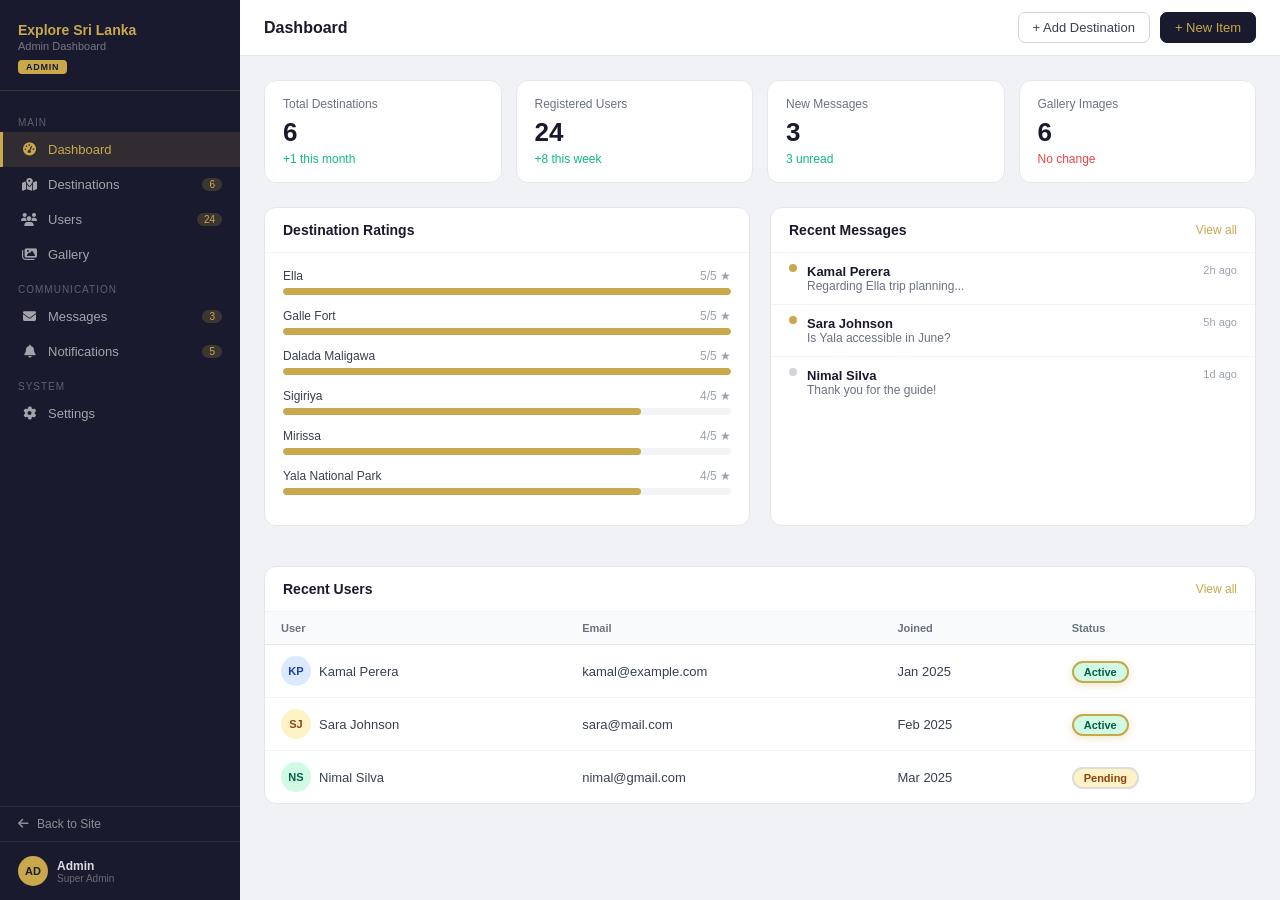
==== pages/admin.html @ 0a92c25a "Initial clean commit" ====
<!DOCTYPE html>
<html lang="en">

<head>
    <title>Admin Dashboard - Explore Sri Lanka</title>
    <link rel="stylesheet" href="../style.css">
    <link rel="stylesheet" href="https://cdnjs.cloudflare.com/ajax/libs/font-awesome/6.5.0/css/all.min.css">
    <link href="https://fonts.googleapis.com/css2?family=Great+Vibes&display=swap" rel="stylesheet">
    <meta name="viewport" content="width=device-width, initial-scale=1">
    <style>
        * {
            box-sizing: border-box;
        }

        body {
            margin: 0;
            font-family: 'Segoe UI', sans-serif;
            background: #f0f2f5;
        }

        /* ── Admin Layout ── */
        .admin-wrapper {
            display: flex;
            min-height: 100vh;
        }

        /* ── Sidebar ── */
        .admin-sidebar {
            width: 240px;
            background: #1a1a2e;
            display: flex;
            flex-direction: column;
            position: fixed;
            top: 0;
            left: 0;
            height: 100vh;
            z-index: 1000;
        }

        .sidebar-logo {
            padding: 22px 18px 16px;
            border-bottom: 1px solid rgba(201, 168, 76, 0.2);
        }

        .sidebar-logo .title {
            font-size: 14px;
            font-weight: 600;
            color: #c9a84c;
        }

        .sidebar-logo .sub {
            font-size: 11px;
            color: rgba(255, 255, 255, 0.4);
            margin-top: 2px;
        }

        .sidebar-badge {
            display: inline-block;
            margin-top: 8px;
            background: #c9a84c;
            color: #1a1a2e;
            font-size: 9px;
            font-weight: 700;
            letter-spacing: 0.08em;
            padding: 2px 8px;
            border-radius: 4px;
        }

        .sidebar-nav {
            flex: 1;
            padding: 14px 0;
            overflow-y: auto;
        }

        .nav-section-label {
            font-size: 10px;
            color: rgba(255, 255, 255, 0.3);
            letter-spacing: 0.1em;
            text-transform: uppercase;
            padding: 12px 18px 4px;
        }

        .admin-nav-item {
            display: flex;
            align-items: center;
            gap: 11px;
            padding: 10px 18px;
            cursor: pointer;
            font-size: 13px;
            color: rgba(255, 255, 255, 0.6);
            border-left: 3px solid transparent;
            transition: all 0.15s;
            text-decoration: none;
        }

        .admin-nav-item:hover {
            background: rgba(201, 168, 76, 0.08);
            color: rgba(255, 255, 255, 0.9);
        }

        .admin-nav-item.active {
            background: rgba(201, 168, 76, 0.12);
            color: #c9a84c;
            border-left-color: #c9a84c;
        }

        .admin-nav-item i {
            width: 16px;
            text-align: center;
        }

        .nav-badge {
            margin-left: auto;
            background: rgba(201, 168, 76, 0.2);
            color: #c9a84c;
            font-size: 10px;
            padding: 1px 7px;
            border-radius: 10px;
        }

        .sidebar-footer {
            padding: 14px 18px;
            border-top: 1px solid rgba(255, 255, 255, 0.07);
        }

        .admin-user {
            display: flex;
            align-items: center;
            gap: 9px;
        }

        .admin-avatar {
            width: 30px;
            height: 30px;
            border-radius: 50%;
            background: #c9a84c;
            color: #1a1a2e;
            display: flex;
            align-items: center;
            justify-content: center;
            font-size: 11px;
            font-weight: 700;
        }

        .admin-user-info .aname {
            font-size: 12px;
            color: rgba(255, 255, 255, 0.85);
            font-weight: 600;
        }

        .admin-user-info .arole {
            font-size: 10px;
            color: rgba(255, 255, 255, 0.35);
        }

        .btn-back-site {
            display: flex;
            align-items: center;
            gap: 8px;
            color: rgba(255, 255, 255, 0.5);
            font-size: 12px;
            cursor: pointer;
            padding: 10px 18px;
            transition: color 0.15s;
            text-decoration: none;
            border-top: 1px solid rgba(255, 255, 255, 0.07);
        }

        .btn-back-site:hover {
            color: #c9a84c;
        }

        /* ── Main Area ── */
        .admin-main {
            margin-left: 240px;
            flex: 1;
            display: flex;
            flex-direction: column;
            min-height: 100vh;
        }

        .admin-topbar {
            background: #fff;
            border-bottom: 1px solid #e5e7eb;
            padding: 0 24px;
            height: 56px;
            display: flex;
            align-items: center;
            justify-content: space-between;
            position: sticky;
            top: 0;
            z-index: 100;
        }

        .topbar-title {
            font-size: 16px;
            font-weight: 600;
            color: #1a1a2e;
        }

        .topbar-actions {
            display: flex;
            gap: 10px;
        }

        .btn-admin {
            padding: 7px 14px;
            font-size: 13px;
            border-radius: 7px;
            cursor: pointer;
            border: 1px solid #d1d5db;
            background: #fff;
            color: #374151;
            transition: background 0.15s;
        }

        .btn-admin:hover {
            background: #f9fafb;
        }

        .btn-admin.primary {
            background: #1a1a2e;
            color: #c9a84c;
            border-color: #1a1a2e;
        }

        .btn-admin.primary:hover {
            background: #2a2a4e;
        }

        /* ── Content ── */
        .admin-content {
            padding: 24px;
            flex: 1;
        }

        .admin-page {
            display: none;
        }

        .admin-page.active {
            display: block;
        }

        /* ── Stats ── */
        .stats-row {
            display: grid;
            grid-template-columns: repeat(4, 1fr);
            gap: 14px;
            margin-bottom: 24px;
        }

        .stat-card {
            background: #fff;
            border: 1px solid #e5e7eb;
            border-radius: 12px;
            padding: 16px 18px;
        }

        .stat-card .s-label {
            font-size: 12px;
            color: #6b7280;
            margin-bottom: 6px;
        }

        .stat-card .s-value {
            font-size: 26px;
            font-weight: 700;
            color: #1a1a2e;
        }

        .stat-card .s-delta {
            font-size: 12px;
            color: #10b981;
            margin-top: 4px;
        }

        .stat-card .s-delta.neg {
            color: #ef4444;
        }

        /* ── Panels ── */
        .panel {
            background: #fff;
            border: 1px solid #e5e7eb;
            border-radius: 12px;
            overflow: hidden;
            margin-bottom: 20px;
        }

        .panel-header {
            padding: 14px 18px;
            border-bottom: 1px solid #f3f4f6;
            display: flex;
            align-items: center;
            justify-content: space-between;
        }

        .panel-header h3 {
            font-size: 14px;
            font-weight: 600;
            color: #1a1a2e;
            margin: 0;
        }

        .panel-header a {
            font-size: 12px;
            color: #c9a84c;
            cursor: pointer;
            text-decoration: none;
        }

        /* ── Tables ── */
        .data-table {
            width: 100%;
            border-collapse: collapse;
            font-size: 13px;
        }

        .data-table th {
            padding: 10px 16px;
            text-align: left;
            font-size: 11px;
            font-weight: 600;
            color: #6b7280;
            background: #f9fafb;
            border-bottom: 1px solid #e5e7eb;
        }

        .data-table td {
            padding: 11px 16px;
            color: #374151;
            border-bottom: 1px solid #f3f4f6;
        }

        .data-table tr:last-child td {
            border-bottom: none;
        }

        .data-table tr:hover td {
            background: #fafafa;
        }

        /* ── Status pills ── */
        .pill {
            font-size: 11px;
            font-weight: 600;
            padding: 3px 10px;
            border-radius: 20px;
        }

        .pill.active {
            background: #d1fae5;
            color: #065f46;
        }

        .pill.pending {
            background: #fef3c7;
            color: #92400e;
        }

        .pill.inactive {
            background: #f3f4f6;
            color: #6b7280;
        }

        /* ── Icon Buttons ── */
        .icon-btn {
            width: 28px;
            height: 28px;
            border-radius: 6px;
            border: 1px solid #e5e7eb;
            background: #fff;
            cursor: pointer;
            display: inline-flex;
            align-items: center;
            justify-content: center;
            font-size: 13px;
            color: #6b7280;
            transition: all 0.15s;
        }

        .icon-btn:hover {
            background: #f3f4f6;
            color: #1a1a2e;
        }

        .icon-btn.del:hover {
            background: #fef2f2;
            border-color: #fca5a5;
            color: #ef4444;
        }

        /* ── Charts / Bars ── */
        .bar-wrap {
            padding: 16px 18px;
        }

        .bar-item {
            margin-bottom: 14px;
        }

        .bar-labels {
            display: flex;
            justify-content: space-between;
            margin-bottom: 5px;
        }

        .bar-labels span {
            font-size: 12px;
            color: #374151;
        }

        .bar-labels span:last-child {
            color: #9ca3af;
        }

        .bar-track {
            height: 7px;
            background: #f3f4f6;
            border-radius: 4px;
            overflow: hidden;
        }

        .bar-fill {
            height: 100%;
            background: #c9a84c;
            border-radius: 4px;
            transition: width 0.6s ease;
        }

        /* ── Gallery Grid ── */
        .gal-grid {
            display: grid;
            grid-template-columns: repeat(3, 1fr);
            gap: 14px;
            padding: 18px;
        }

        .gal-card {
            border: 1px solid #e5e7eb;
            border-radius: 10px;
            overflow: hidden;
            background: #fff;
        }

        .gal-thumb {
            height: 100px;
            background: linear-gradient(135deg, #1a1a2e, #0f3460);
            display: flex;
            align-items: center;
            justify-content: center;
            font-size: 32px;
        }

        .gal-info {
            padding: 10px 12px;
        }

        .gal-info .gname {
            font-size: 13px;
            font-weight: 600;
            color: #1a1a2e;
        }

        .gal-info .gmeta {
            font-size: 11px;
            color: #9ca3af;
            margin-top: 2px;
        }

        .gal-actions {
            margin-top: 8px;
            display: flex;
            gap: 6px;
        }

        /* ── Messages ── */
        .msg-item {
            padding: 14px 18px;
            border-bottom: 1px solid #f3f4f6;
        }

        .msg-item:last-child {
            border-bottom: none;
        }

        .msg-top {
            display: flex;
            align-items: center;
            gap: 10px;
            margin-bottom: 6px;
        }

        .msg-dot {
            width: 8px;
            height: 8px;
            border-radius: 50%;
            background: #c9a84c;
            flex-shrink: 0;
        }

        .msg-dot.read {
            background: #d1d5db;
        }

        .msg-from {
            font-size: 13px;
            font-weight: 600;
            color: #1a1a2e;
        }

        .msg-email {
            font-size: 11px;
            color: #9ca3af;
        }

        .msg-time {
            font-size: 11px;
            color: #9ca3af;
            margin-left: auto;
        }

        .msg-body {
            font-size: 13px;
            color: #6b7280;
            padding-left: 18px;
        }

        .msg-reply {
            padding-left: 18px;
            margin-top: 8px;
        }

        /* ── Notifications ── */
        .notif-item {
            padding: 13px 18px;
            border-bottom: 1px solid #f3f4f6;
            cursor: pointer;
            transition: background 0.1s;
        }

        .notif-item:last-child {
            border-bottom: none;
        }

        .notif-item:hover {
            background: #fafafa;
        }

        .notif-item.unread .notif-title::before {
            content: '';
            display: inline-block;
            width: 7px;
            height: 7px;
            border-radius: 50%;
            background: #c9a84c;
            margin-right: 7px;
            vertical-align: middle;
        }

        .notif-title {
            font-size: 13px;
            font-weight: 600;
            color: #1a1a2e;
        }

        .notif-desc {
            font-size: 12px;
            color: #6b7280;
            margin-top: 2px;
        }

        .notif-time {
            font-size: 11px;
            color: #9ca3af;
            margin-top: 4px;
        }

        /* ── Settings ── */
        .settings-panel {
            padding: 20px 24px;
        }

        .settings-group {
            margin-bottom: 24px;
        }

        .settings-group h4 {
            font-size: 13px;
            font-weight: 700;
            color: #1a1a2e;
            margin-bottom: 14px;
            padding-bottom: 8px;
            border-bottom: 1px solid #f3f4f6;
        }

        .setting-row {
            display: flex;
            align-items: center;
            justify-content: space-between;
            padding: 11px 0;
            border-bottom: 1px solid #f9fafb;
        }

        .setting-row:last-child {
            border-bottom: none;
        }

        .setting-label {
            font-size: 13px;
            color: #374151;
        }

        .setting-desc {
            font-size: 11px;
            color: #9ca3af;
            margin-top: 2px;
        }

        .toggle {
            width: 38px;
            height: 22px;
            border-radius: 11px;
            background: #d1d5db;
            position: relative;
            cursor: pointer;
            transition: background 0.2s;
            flex-shrink: 0;
        }

        .toggle.on {
            background: #c9a84c;
        }

        .toggle::after {
            content: '';
            position: absolute;
            top: 3px;
            left: 3px;
            width: 16px;
            height: 16px;
            border-radius: 50%;
            background: #fff;
            transition: transform 0.2s;
            box-shadow: 0 1px 3px rgba(0, 0, 0, 0.2);
        }

        .toggle.on::after {
            transform: translateX(16px);
        }

        .settings-input {
            padding: 7px 10px;
            font-size: 13px;
            border: 1px solid #d1d5db;
            border-radius: 7px;
            color: #374151;
            min-width: 200px;
        }

        .settings-input:focus {
            outline: 2px solid #c9a84c;
            border-color: transparent;
        }

        /* ── Section toolbar ── */
        .section-toolbar {
            display: flex;
            align-items: center;
            gap: 10px;
            margin-bottom: 16px;
        }

        .search-box {
            flex: 1;
            max-width: 240px;
            padding: 7px 12px;
            font-size: 13px;
            border: 1px solid #d1d5db;
            border-radius: 7px;
            color: #374151;
        }

        .search-box:focus {
            outline: 2px solid #c9a84c;
            border-color: transparent;
        }

        /* ── 2-col grid ── */
        .two-col {
            display: grid;
            grid-template-columns: 1fr 1fr;
            gap: 20px;
            margin-bottom: 20px;
        }

        /* ── Modal ── */
        .modal-backdrop {
            display: none;
            position: fixed;
            inset: 0;
            background: rgba(0, 0, 0, 0.45);
            z-index: 2000;
            align-items: center;
            justify-content: center;
        }

        .modal-backdrop.open {
            display: flex;
        }

        .modal-box {
            background: #fff;
            border-radius: 14px;
            width: 380px;
            overflow: hidden;
            box-shadow: 0 20px 60px rgba(0, 0, 0, 0.2);
        }

        .modal-head {
            padding: 16px 20px;
            border-bottom: 1px solid #f3f4f6;
            display: flex;
            justify-content: space-between;
            align-items: center;
        }

        .modal-head h4 {
            margin: 0;
            font-size: 15px;
            font-weight: 700;
            color: #1a1a2e;
        }

        .modal-close {
            background: none;
            border: none;
            font-size: 20px;
            cursor: pointer;
            color: #9ca3af;
        }

        .modal-close:hover {
            color: #374151;
        }

        .modal-body {
            padding: 20px;
        }

        .form-field {
            margin-bottom: 14px;
        }

        .form-field label {
            display: block;
            font-size: 12px;
            font-weight: 600;
            color: #6b7280;
            margin-bottom: 5px;
        }

        .form-field input,
        .form-field select,
        .form-field textarea {
            width: 100%;
            padding: 8px 12px;
            font-size: 13px;
            border: 1px solid #d1d5db;
            border-radius: 7px;
            color: #374151;
        }

        .form-field input:focus,
        .form-field select:focus,
        .form-field textarea:focus {
            outline: 2px solid #c9a84c;
            border-color: transparent;
        }

        .modal-foot {
            padding: 14px 20px;
            border-top: 1px solid #f3f4f6;
            display: flex;
            justify-content: flex-end;
            gap: 10px;
        }

        /* ── User Avatar ── */
        .user-avatar {
            width: 30px;
            height: 30px;
            border-radius: 50%;
            display: flex;
            align-items: center;
            justify-content: center;
            font-size: 11px;
            font-weight: 700;
            flex-shrink: 0;
        }

        .stars {
            color: #c9a84c;
            font-size: 11px;
        }

        /* ── Two-col summary panels ── */
        .msg-preview-row {
            display: flex;
            align-items: flex-start;
            gap: 10px;
            padding: 11px 18px;
            border-bottom: 1px solid #f3f4f6;
        }

        .msg-preview-row:last-child {
            border-bottom: none;
        }
    </style>
</head>

<body>

    <div class="admin-wrapper">

        <!-- ══════════ SIDEBAR ══════════ -->
        <aside class="admin-sidebar">
            <div class="sidebar-logo">
                <div class="title">Explore Sri Lanka</div>
                <div class="sub">Admin Dashboard</div>
                <span class="sidebar-badge">ADMIN</span>
            </div>

            <nav class="sidebar-nav">
                <div class="nav-section-label">Main</div>
                <a class="admin-nav-item active" onclick="switchAdminPage('dashboard', this)">
                    <i class="fa-solid fa-gauge-high"></i> Dashboard
                </a>
                <a class="admin-nav-item" onclick="switchAdminPage('destinations', this)">
                    <i class="fa-solid fa-map-location-dot"></i> Destinations
                    <span class="nav-badge">6</span>
                </a>
                <a class="admin-nav-item" onclick="switchAdminPage('users', this)">
                    <i class="fa-solid fa-users"></i> Users
                    <span class="nav-badge">24</span>
                </a>
                <a class="admin-nav-item" onclick="switchAdminPage('gallery', this)">
                    <i class="fa-solid fa-images"></i> Gallery
                </a>

                <div class="nav-section-label">Communication</div>
                <a class="admin-nav-item" onclick="switchAdminPage('messages', this)">
                    <i class="fa-solid fa-envelope"></i> Messages
                    <span class="nav-badge">3</span>
                </a>
                <a class="admin-nav-item" onclick="switchAdminPage('notifications', this)">
                    <i class="fa-solid fa-bell"></i> Notifications
                    <span class="nav-badge">5</span>
                </a>

                <div class="nav-section-label">System</div>
                <a class="admin-nav-item" onclick="switchAdminPage('settings', this)">
                    <i class="fa-solid fa-gear"></i> Settings
                </a>
            </nav>

            <a class="btn-back-site" href="../index.html">
                <i class="fa-solid fa-arrow-left"></i> Back to Site
            </a>

            <div class="sidebar-footer">
                <div class="admin-user">
                    <div class="admin-avatar">AD</div>
                    <div class="admin-user-info">
                        <div class="aname">Admin</div>
                        <div class="arole">Super Admin</div>
                    </div>
                </div>
            </div>
        </aside>

        <!-- ══════════ MAIN ══════════ -->
        <div class="admin-main">

            <!-- Top Bar -->
            <div class="admin-topbar">
                <span class="topbar-title" id="admin-page-title">Dashboard</span>
                <div class="topbar-actions">
                    <button class="btn-admin"
                        onclick="switchAdminPage('destinations', document.querySelectorAll('.admin-nav-item')[1])">+ Add
                        Destination</button>
                    <button class="btn-admin primary" onclick="openAdminModal()">+ New Item</button>
                </div>
            </div>

            <div class="admin-content">

                <!-- ── DASHBOARD ── -->
                <div id="ap-dashboard" class="admin-page active">
                    <div class="stats-row">
                        <div class="stat-card">
                            <div class="s-label">Total Destinations</div>
                            <div class="s-value">6</div>
                            <div class="s-delta">+1 this month</div>
                        </div>
                        <div class="stat-card">
                            <div class="s-label">Registered Users</div>
                            <div class="s-value">24</div>
                            <div class="s-delta">+8 this week</div>
                        </div>
                        <div class="stat-card">
                            <div class="s-label">New Messages</div>
                            <div class="s-value">3</div>
                            <div class="s-delta">3 unread</div>
                        </div>
                        <div class="stat-card">
                            <div class="s-label">Gallery Images</div>
                            <div class="s-value">6</div>
                            <div class="s-delta neg">No change</div>
                        </div>
                    </div>

                    <div class="two-col">
                        <div class="panel">
                            <div class="panel-header">
                                <h3>Destination Ratings</h3>
                            </div>
                            <div class="bar-wrap">
                                <div class="bar-item">
                                    <div class="bar-labels"><span>Ella</span><span>5/5 ★</span></div>
                                    <div class="bar-track">
                                        <div class="bar-fill" style="width:100%"></div>
                                    </div>
                                </div>
                                <div class="bar-item">
                                    <div class="bar-labels"><span>Galle Fort</span><span>5/5 ★</span></div>
                                    <div class="bar-track">
                                        <div class="bar-fill" style="width:100%"></div>
                                    </div>
                                </div>
                                <div class="bar-item">
                                    <div class="bar-labels"><span>Dalada Maligawa</span><span>5/5 ★</span></div>
                                    <div class="bar-track">
                                        <div class="bar-fill" style="width:100%"></div>
                                    </div>
                                </div>
                                <div class="bar-item">
                                    <div class="bar-labels"><span>Sigiriya</span><span>4/5 ★</span></div>
                                    <div class="bar-track">
                                        <div class="bar-fill" style="width:80%"></div>
                                    </div>
                                </div>
                                <div class="bar-item">
                                    <div class="bar-labels"><span>Mirissa</span><span>4/5 ★</span></div>
                                    <div class="bar-track">
                                        <div class="bar-fill" style="width:80%"></div>
                                    </div>
                                </div>
                                <div class="bar-item">
                                    <div class="bar-labels"><span>Yala National Park</span><span>4/5 ★</span></div>
                                    <div class="bar-track">
                                        <div class="bar-fill" style="width:80%"></div>
                                    </div>
                                </div>
                            </div>
                        </div>
                        <div class="panel">
                            <div class="panel-header">
                                <h3>Recent Messages</h3>
                                <a
                                    onclick="switchAdminPage('messages', document.querySelectorAll('.admin-nav-item')[4])">View
                                    all</a>
                            </div>
                            <div class="msg-preview-row">
                                <div class="msg-dot"></div>
                                <div>
                                    <div class="msg-from" style="font-size:13px;font-weight:600;color:#1a1a2e">Kamal
                                        Perera</div>
                                    <div style="font-size:12px;color:#6b7280">Regarding Ella trip planning...</div>
                                </div>
                                <div class="msg-time">2h ago</div>
                            </div>
                            <div class="msg-preview-row">
                                <div class="msg-dot"></div>
                                <div>
                                    <div class="msg-from" style="font-size:13px;font-weight:600;color:#1a1a2e">Sara
                                        Johnson</div>
                                    <div style="font-size:12px;color:#6b7280">Is Yala accessible in June?</div>
                                </div>
                                <div class="msg-time">5h ago</div>
                            </div>
                            <div class="msg-preview-row">
                                <div class="msg-dot read"></div>
                                <div>
                                    <div class="msg-from" style="font-size:13px;font-weight:600;color:#1a1a2e">Nimal
                                        Silva</div>
                                    <div style="font-size:12px;color:#6b7280">Thank you for the guide!</div>
                                </div>
                                <div class="msg-time">1d ago</div>
                            </div>
                        </div>
                    </div>

                    <div class="panel">
                        <div class="panel-header">
                            <h3>Recent Users</h3>
                            <a onclick="switchAdminPage('users', document.querySelectorAll('.admin-nav-item')[2])">View
                                all</a>
                        </div>
                        <table class="data-table">
                            <thead>
                                <tr>
                                    <th>User</th>
                                    <th>Email</th>
                                    <th>Joined</th>
                                    <th>Status</th>
                                </tr>
                            </thead>
                            <tbody>
                                <tr>
                                    <td>
                                        <div style="display:flex;align-items:center;gap:8px">
                                            <div class="user-avatar" style="background:#dbeafe;color:#1e40af">KP</div>
                                            Kamal Perera
                                        </div>
                                    </td>
                                    <td>kamal@example.com</td>
                                    <td>Jan 2025</td>
                                    <td><span class="pill active">Active</span></td>
                                </tr>
                                <tr>
                                    <td>
                                        <div style="display:flex;align-items:center;gap:8px">
                                            <div class="user-avatar" style="background:#fef3c7;color:#92400e">SJ</div>
                                            Sara Johnson
                                        </div>
                                    </td>
                                    <td>sara@mail.com</td>
                                    <td>Feb 2025</td>
                                    <td><span class="pill active">Active</span></td>
                                </tr>
                                <tr>
                                    <td>
                                        <div style="display:flex;align-items:center;gap:8px">
                                            <div class="user-avatar" style="background:#d1fae5;color:#065f46">NS</div>
                                            Nimal Silva
                                        </div>
                                    </td>
                                    <td>nimal@gmail.com</td>
                                    <td>Mar 2025</td>
                                    <td><span class="pill pending">Pending</span></td>
                                </tr>
                            </tbody>
                        </table>
                    </div>
                </div>

                <!-- ── DESTINATIONS ── -->
                <div id="ap-destinations" class="admin-page">
                    <div class="section-toolbar">
                        <input class="search-box" placeholder="Search destinations..."
                            oninput="filterTable(this, 'dest-table')">
                        <button class="btn-admin primary" onclick="openAdminModal()">+ Add Destination</button>
                    </div>
                    <div class="panel">
                        <table class="data-table" id="dest-table">
                            <thead>
                                <tr>
                                    <th>Destination</th>
                                    <th>Rating</th>
                                    <th>Status</th>
                                    <th>Reviews</th>
                                    <th>Actions</th>
                                </tr>
                            </thead>
                            <tbody>
                                <tr>
                                    <td><strong>Sigiriya</strong></td>
                                    <td><span class="stars">★★★★☆</span> 4/5</td>
                                    <td><span class="pill active">Active</span></td>
                                    <td>12</td>
                                    <td>
                                        <div style="display:flex;gap:6px"><button class="icon-btn" title="Edit"><i
                                                    class="fa-solid fa-pen"></i></button><button class="icon-btn del"
                                                title="Delete" onclick="confirmDelete(this)"><i
                                                    class="fa-solid fa-trash"></i></button></div>
                                    </td>
                                </tr>
                                <tr>
                                    <td><strong>Ella</strong></td>
                                    <td><span class="stars">★★★★★</span> 5/5</td>
                                    <td><span class="pill active">Active</span></td>
                                    <td>28</td>
                                    <td>
                                        <div style="display:flex;gap:6px"><button class="icon-btn"><i
                                                    class="fa-solid fa-pen"></i></button><button class="icon-btn del"
                                                onclick="confirmDelete(this)"><i class="fa-solid fa-trash"></i></button>
                                        </div>
                                    </td>
                                </tr>
                                <tr>
                                    <td><strong>Mirissa</strong></td>
                                    <td><span class="stars">★★★★☆</span> 4/5</td>
                                    <td><span class="pill active">Active</span></td>
                                    <td>19</td>
                                    <td>
                                        <div style="display:flex;gap:6px"><button class="icon-btn"><i
                                                    class="fa-solid fa-pen"></i></button><button class="icon-btn del"
                                                onclick="confirmDelete(this)"><i class="fa-solid fa-trash"></i></button>
                                        </div>
                                    </td>
                                </tr>
                                <tr>
                                    <td><strong>Sri Dalada Maligawa</strong></td>
                                    <td><span class="stars">★★★★★</span> 5/5</td>
                                    <td><span class="pill active">Active</span></td>
                                    <td>34</td>
                                    <td>
                                        <div style="display:flex;gap:6px"><button class="icon-btn"><i
                                                    class="fa-solid fa-pen"></i></button><button class="icon-btn del"
                                                onclick="confirmDelete(this)"><i class="fa-solid fa-trash"></i></button>
                                        </div>
                                    </td>
                                </tr>
                                <tr>
                                    <td><strong>Yala National Park</strong></td>
                                    <td><span class="stars">★★★★☆</span> 4/5</td>
                                    <td><span class="pill pending">Pending</span></td>
                                    <td>8</td>
                                    <td>
                                        <div style="display:flex;gap:6px"><button class="icon-btn"><i
                                                    class="fa-solid fa-pen"></i></button><button class="icon-btn del"
                                                onclick="confirmDelete(this)"><i class="fa-solid fa-trash"></i></button>
                                        </div>
                                    </td>
                                </tr>
                                <tr>
                                    <td><strong>Galle Fort</strong></td>
                                    <td><span class="stars">★★★★★</span> 5/5</td>
                                    <td><span class="pill active">Active</span></td>
                                    <td>22</td>
                                    <td>
                                        <div style="display:flex;gap:6px"><button class="icon-btn"><i
                                                    class="fa-solid fa-pen"></i></button><button class="icon-btn del"
                                                onclick="confirmDelete(this)"><i class="fa-solid fa-trash"></i></button>
                                        </div>
                                    </td>
                                </tr>
                            </tbody>
                        </table>
                    </div>
                </div>

                <!-- ── USERS ── -->
                <div id="ap-users" class="admin-page">
                    <div class="section-toolbar">
                        <input class="search-box" placeholder="Search users..."
                            oninput="filterTable(this, 'user-table')">
                        <button class="btn-admin primary" onclick="openAdminModal()">+ Add User</button>
                    </div>
                    <div class="panel">
                        <table class="data-table" id="user-table">
                            <thead>
                                <tr>
                                    <th>User</th>
                                    <th>Email</th>
                                    <th>Joined</th>
                                    <th>Status</th>
                                    <th>Actions</th>
                                </tr>
                            </thead>
                            <tbody>
                                <tr>
                                    <td>
                                        <div style="display:flex;align-items:center;gap:8px">
                                            <div class="user-avatar" style="background:#dbeafe;color:#1e40af">KP</div>
                                            Kamal Perera
                                        </div>
                                    </td>
                                    <td>kamal@example.com</td>
                                    <td>Jan 2025</td>
                                    <td><span class="pill active">Active</span></td>
                                    <td>
                                        <div style="display:flex;gap:6px"><button class="icon-btn"><i
                                                    class="fa-solid fa-pen"></i></button><button class="icon-btn del"
                                                onclick="confirmDelete(this)"><i class="fa-solid fa-trash"></i></button>
                                        </div>
                                    </td>
                                </tr>
                                <tr>
                                    <td>
                                        <div style="display:flex;align-items:center;gap:8px">
                                            <div class="user-avatar" style="background:#fef3c7;color:#92400e">SJ</div>
                                            Sara Johnson
                                        </div>
                                    </td>
                                    <td>sara@mail.com</td>
                                    <td>Feb 2025</td>
                                    <td><span class="pill active">Active</span></td>
                                    <td>
                                        <div style="display:flex;gap:6px"><button class="icon-btn"><i
                                                    class="fa-solid fa-pen"></i></button><button class="icon-btn del"
                                                onclick="confirmDelete(this)"><i class="fa-solid fa-trash"></i></button>
                                        </div>
                                    </td>
                                </tr>
                                <tr>
                                    <td>
                                        <div style="display:flex;align-items:center;gap:8px">
                                            <div class="user-avatar" style="background:#d1fae5;color:#065f46">NS</div>
                                            Nimal Silva
                                        </div>
                                    </td>
                                    <td>nimal@gmail.com</td>
                                    <td>Mar 2025</td>
                                    <td><span class="pill pending">Pending</span></td>
                                    <td>
                                        <div style="display:flex;gap:6px"><button class="icon-btn"><i
                                                    class="fa-solid fa-pen"></i></button><button class="icon-btn del"
                                                onclick="confirmDelete(this)"><i class="fa-solid fa-trash"></i></button>
                                        </div>
                                    </td>
                                </tr>
                                <tr>
                                    <td>
                                        <div style="display:flex;align-items:center;gap:8px">
                                            <div class="user-avatar" style="background:#fce7f3;color:#9d174d">AP</div>
                                            Amara Peris
                                        </div>
                                    </td>
                                    <td>amara@yahoo.com</td>
                                    <td>Mar 2025</td>
                                    <td><span class="pill inactive">Inactive</span></td>
                                    <td>
                                        <div style="display:flex;gap:6px"><button class="icon-btn"><i
                                                    class="fa-solid fa-pen"></i></button><button class="icon-btn del"
                                                onclick="confirmDelete(this)"><i class="fa-solid fa-trash"></i></button>
                                        </div>
                                    </td>
                                </tr>
                            </tbody>
                        </table>
                    </div>
                </div>

                <!-- ── GALLERY ── -->
                <div id="ap-gallery" class="admin-page">
                    <div class="section-toolbar">
                        <button class="btn-admin primary" onclick="openAdminModal()">+ Upload Image</button>
                    </div>
                    <div class="panel">
                        <div class="gal-grid">
                            <div class="gal-card">
                                <div class="gal-thumb">🏔</div>
                                <div class="gal-info">
                                    <div class="gname">Sigiriya Rock Fortress</div>
                                    <div class="gmeta">hero-sri-lanka.jpg</div>
                                    <div class="gal-actions"><button class="icon-btn"><i
                                                class="fa-solid fa-pen"></i></button><button class="icon-btn del"
                                            onclick="confirmDelete(this)"><i class="fa-solid fa-trash"></i></button>
                                    </div>
                                </div>
                            </div>
                            <div class="gal-card">
                                <div class="gal-thumb">🌉</div>
                                <div class="gal-info">
                                    <div class="gname">Nine Arch Bridge, Ella</div>
                                    <div class="gmeta">ella.jpg</div>
                                    <div class="gal-actions"><button class="icon-btn"><i
                                                class="fa-solid fa-pen"></i></button><button class="icon-btn del"
                                            onclick="confirmDelete(this)"><i class="fa-solid fa-trash"></i></button>
                                    </div>
                                </div>
                            </div>
                            <div class="gal-card">
                                <div class="gal-thumb">🏖</div>
                                <div class="gal-info">
                                    <div class="gname">Mirissa Beach</div>
                                    <div class="gmeta">mirs.jpg</div>
                                    <div class="gal-actions"><button class="icon-btn"><i
                                                class="fa-solid fa-pen"></i></button><button class="icon-btn del"
                                            onclick="confirmDelete(this)"><i class="fa-solid fa-trash"></i></button>
                                    </div>
                                </div>
                            </div>
                            <div class="gal-card">
                                <div class="gal-thumb">🏛</div>
                                <div class="gal-info">
                                    <div class="gname">Temple of the Tooth</div>
                                    <div class="gmeta">maligawa.jpg</div>
                                    <div class="gal-actions"><button class="icon-btn"><i
                                                class="fa-solid fa-pen"></i></button><button class="icon-btn del"
                                            onclick="confirmDelete(this)"><i class="fa-solid fa-trash"></i></button>
                                    </div>
                                </div>
                            </div>
                            <div class="gal-card">
                                <div class="gal-thumb">🐆</div>
                                <div class="gal-info">
                                    <div class="gname">Yala Wildlife</div>
                                    <div class="gmeta">hero-sri-lanka.jpg</div>
                                    <div class="gal-actions"><button class="icon-btn"><i
                                                class="fa-solid fa-pen"></i></button><button class="icon-btn del"
                                            onclick="confirmDelete(this)"><i class="fa-solid fa-trash"></i></button>
                                    </div>
                                </div>
                            </div>
                            <div class="gal-card">
                                <div class="gal-thumb">🍃</div>
                                <div class="gal-info">
                                    <div class="gname">Tea Plantations</div>
                                    <div class="gmeta">ella.jpg</div>
                                    <div class="gal-actions"><button class="icon-btn"><i
                                                class="fa-solid fa-pen"></i></button><button class="icon-btn del"
                                            onclick="confirmDelete(this)"><i class="fa-solid fa-trash"></i></button>
                                    </div>
                                </div>
                            </div>
                        </div>
                    </div>
                </div>

                <!-- ── MESSAGES ── -->
                <div id="ap-messages" class="admin-page">
                    <div class="panel">
                        <div class="panel-header">
                            <h3>Contact Form Messages</h3>
                        </div>
                        <div class="msg-item">
                            <div class="msg-top">
                                <div class="msg-dot"></div><span class="msg-from">Kamal Perera</span><span
                                    class="msg-email">kamal@example.com</span><span class="msg-time">2h ago</span><span
                                    class="pill pending" style="margin-left:auto">Unread</span>
                            </div>
                            <div class="msg-body">Regarding Ella trip planning — we are a group of 5 looking for
                                accommodation recommendations near the Nine Arch Bridge.</div>
                            <div class="msg-reply"><button class="btn-admin"
                                    style="font-size:12px;padding:5px 12px">Reply</button></div>
                        </div>
                        <div class="msg-item">
                            <div class="msg-top">
                                <div class="msg-dot"></div><span class="msg-from">Sara Johnson</span><span
                                    class="msg-email">sara@mail.com</span><span class="msg-time">5h ago</span><span
                                    class="pill pending" style="margin-left:auto">Unread</span>
                            </div>
                            <div class="msg-body">Is Yala National Park accessible in June? Are there any entry
                                restrictions during that period?</div>
                            <div class="msg-reply"><button class="btn-admin"
                                    style="font-size:12px;padding:5px 12px">Reply</button></div>
                        </div>
                        <div class="msg-item">
                            <div class="msg-top">
                                <div class="msg-dot read"></div><span class="msg-from">Nimal Silva</span><span
                                    class="msg-email">nimal@gmail.com</span><span class="msg-time">1d ago</span><span
                                    class="pill active" style="margin-left:auto">Read</span>
                            </div>
                            <div class="msg-body">Thank you for the comprehensive travel guide! It was very helpful for
                                our family trip planning.</div>
                            <div class="msg-reply"><button class="btn-admin"
                                    style="font-size:12px;padding:5px 12px">View Reply</button></div>
                        </div>
                    </div>
                </div>

                <!-- ── NOTIFICATIONS ── -->
                <div id="ap-notifications" class="admin-page">
                    <div class="panel">
                        <div class="panel-header">
                            <h3>Notifications</h3><a onclick="markAllRead()">Mark all read</a>
                        </div>
                        <div id="notif-container">
                            <div class="notif-item unread">
                                <div class="notif-title">New user registration</div>
                                <div class="notif-desc">Amara Peris registered a new account.</div>
                                <div class="notif-time">30 mins ago</div>
                            </div>
                            <div class="notif-item unread">
                                <div class="notif-title">New review on Ella</div>
                                <div class="notif-desc">A visitor left a 5-star review on Ella destination.</div>
                                <div class="notif-time">1h ago</div>
                            </div>
                            <div class="notif-item unread">
                                <div class="notif-title">Contact form submission</div>
                                <div class="notif-desc">New message from Sara Johnson.</div>
                                <div class="notif-time">5h ago</div>
                            </div>
                            <div class="notif-item">
                                <div class="notif-title">Destination updated</div>
                                <div class="notif-desc">Galle Fort listing was updated successfully.</div>
                                <div class="notif-time">1d ago</div>
                            </div>
                            <div class="notif-item">
                                <div class="notif-title">System backup complete</div>
                                <div class="notif-desc">Scheduled backup completed without errors.</div>
                                <div class="notif-time">2d ago</div>
                            </div>
                        </div>
                    </div>
                </div>

                <!-- ── SETTINGS ── -->
                <div id="ap-settings" class="admin-page">
                    <div class="panel">
                        <div class="settings-panel">
                            <div class="settings-group">
                                <h4>Site Configuration</h4>
                                <div class="setting-row">
                                    <div>
                                        <div class="setting-label">Site Name</div>
                                        <div class="setting-desc">Displayed in header and footer</div>
                                    </div><input class="settings-input" value="Explore Sri Lanka">
                                </div>
                                <div class="setting-row">
                                    <div>
                                        <div class="setting-label">Maintenance Mode</div>
                                        <div class="setting-desc">Hide site from public visitors</div>
                                    </div>
                                    <div class="toggle" onclick="this.classList.toggle('on')"></div>
                                </div>
                                <div class="setting-row">
                                    <div>
                                        <div class="setting-label">User Registration</div>
                                        <div class="setting-desc">Allow new user sign-ups</div>
                                    </div>
                                    <div class="toggle on" onclick="this.classList.toggle('on')"></div>
                                </div>
                            </div>
                            <div class="settings-group">
                                <h4>Features</h4>
                                <div class="setting-row">
                                    <div>
                                        <div class="setting-label">Reviews & Ratings</div>
                                        <div class="setting-desc">Allow visitors to post reviews on destinations</div>
                                    </div>
                                    <div class="toggle on" onclick="this.classList.toggle('on')"></div>
                                </div>
                                <div class="setting-row">
                                    <div>
                                        <div class="setting-label">Destination Search</div>
                                        <div class="setting-desc">Enable search feature on home page</div>
                                    </div>
                                    <div class="toggle on" onclick="this.classList.toggle('on')"></div>
                                </div>
                                <div class="setting-row">
                                    <div>
                                        <div class="setting-label">Contact Form</div>
                                        <div class="setting-desc">Show contact form on Contact page</div>
                                    </div>
                                    <div class="toggle on" onclick="this.classList.toggle('on')"></div>
                                </div>
                            </div>
                            <div class="settings-group">
                                <h4>Admin Account</h4>
                                <div class="setting-row">
                                    <div>
                                        <div class="setting-label">Admin Email</div>
                                    </div><input class="settings-input" value="admin@explorelk.com">
                                </div>
                                <div class="setting-row">
                                    <div>
                                        <div class="setting-label">Change Password</div>
                                    </div><button class="btn-admin">Update Password</button>
                                </div>
                            </div>
                            <button class="btn-admin primary" onclick="showToast('Settings saved successfully!')">Save
                                Settings</button>
                        </div>
                    </div>
                </div>

            </div><!-- /admin-content -->
        </div><!-- /admin-main -->
    </div><!-- /admin-wrapper -->

    <!-- ── MODAL ── -->
    <div class="modal-backdrop" id="admin-modal">
        <div class="modal-box">
            <div class="modal-head">
                <h4>Add New Item</h4>
                <button class="modal-close" onclick="closeAdminModal()">×</button>
            </div>
            <div class="modal-body">
                <div class="form-field"><label>Name</label><input placeholder="e.g. Trincomalee"></div>
                <div class="form-field"><label>Description</label><textarea rows="3"
                        placeholder="Short description of the destination..."></textarea></div>
                <div class="form-field"><label>Rating</label><select>
                        <option>5 - Excellent</option>
                        <option>4 - Good</option>
                        <option>3 - Average</option>
                    </select></div>
                <div class="form-field"><label>Status</label><select>
                        <option>Active</option>
                        <option>Pending</option>
                        <option>Inactive</option>
                    </select></div>
            </div>
            <div class="modal-foot">
                <button class="btn-admin" onclick="closeAdminModal()">Cancel</button>
                <button class="btn-admin primary" onclick="saveItem()">Save</button>
            </div>
        </div>
    </div>

    <!-- ── TOAST ── -->
    <div id="toast"
        style="display:none;position:fixed;bottom:24px;right:24px;background:#1a1a2e;color:#c9a84c;padding:12px 20px;border-radius:10px;font-size:13px;font-weight:600;z-index:9999;box-shadow:0 4px 20px rgba(0,0,0,0.2)">
    </div>

    <script>
        // ── Page switching (matches loadPage pattern from main site) ──
        const pageIds = ['dashboard', 'destinations', 'users', 'gallery', 'messages', 'notifications', 'settings'];
        const pageTitles = {
            dashboard: 'Dashboard', destinations: 'Destinations', users: 'User Management',
            gallery: 'Gallery', messages: 'Messages', notifications: 'Notifications', settings: 'Settings'
        };

        function switchAdminPage(name, el) {
            pageIds.forEach(id => {
                const el = document.getElementById('ap-' + id);
                if (el) el.classList.remove('active');
            });
            const target = document.getElementById('ap-' + name);
            if (target) target.classList.add('active');
            document.getElementById('admin-page-title').textContent = pageTitles[name] || name;
            document.querySelectorAll('.admin-nav-item').forEach(n => n.classList.remove('active'));
            if (el) el.classList.add('active');
        }

        // ── Modal ──
        function openAdminModal() { document.getElementById('admin-modal').classList.add('open'); }
        function closeAdminModal() { document.getElementById('admin-modal').classList.remove('open'); }
        function saveItem() {
            closeAdminModal();
            showToast('Item saved successfully!');
        }

        // ── Delete confirmation ──
        function confirmDelete(btn) {
            if (confirm('Are you sure you want to delete this item?')) {
                const row = btn.closest('tr') || btn.closest('.gal-card');
                if (row) { row.style.opacity = '0.4'; row.style.pointerEvents = 'none'; }
                showToast('Item deleted.');
            }
        }

        // ── Table search/filter ──
        function filterTable(input, tableId) {
            const q = input.value.toLowerCase();
            const rows = document.querySelectorAll('#' + tableId + ' tbody tr');
            rows.forEach(row => {
                row.style.display = row.textContent.toLowerCase().includes(q) ? '' : 'none';
            });
        }

        // ── Notifications ──
        function markAllRead() {
            document.querySelectorAll('.notif-item.unread').forEach(n => n.classList.remove('unread'));
            showToast('All notifications marked as read.');
        }

        // ── Toast ──
        function showToast(msg) {
            const t = document.getElementById('toast');
            t.textContent = msg;
            t.style.display = 'block';
            setTimeout(() => { t.style.display = 'none'; }, 3000);
        }

        // ── Guard: only admins can access this page ──
        // Uncomment below if you have a login system using localStorage:
        /*
        window.addEventListener('DOMContentLoaded', () => {
            const user = JSON.parse(localStorage.getItem('loggedInUser') || '{}');
            if (!user || user.role !== 'admin') {
                alert('Access denied. Admins only.');
                window.location.href = '../index.html';
            } else {
                document.querySelector('.aname').textContent = user.name || 'Admin';
            }
        });
        */
    </script>

</body>

</html>
---- style.css ----
/* ============================================================
   EXPLORE SRI LANKA — style.css
   SPA Layout: Fixed Navbar + Scrollable Content + Footer
   ============================================================ */

/* ── BASE ── */
* {
    box-sizing: border-box;
}

body {
    margin: 0;
    font-family: Arial, sans-serif;
    background: #f3f3f3;
}

a {
    text-decoration: none;
}

/* ============================================================
   NAVBAR  (fixed — never moves)
   ============================================================ */
.navbar {
    display: flex;
    align-items: center;
    padding: 15px 20px;
    position: fixed;
    top: 0;
    left: 0;
    width: 100%;
    z-index: 1000;
    background: rgba(0, 0, 0, 0.4);
    backdrop-filter: blur(12px);
    box-shadow: 0 5px 20px rgba(0, 0, 0, 0.3);
    transition: background 0.3s;
}

.navbar.scrolled {
    background: rgba(0, 0, 0, 0.85);
}

/* ── Logo ── */
.logo-container {
    flex-shrink: 0;
    display: flex;
    align-items: center;
    gap: 10px;
    font-size: 22px;
    font-weight: bold;
    color: white;
    cursor: pointer;
}

.logo-img {
    height: 45px;
}

.logo-container h2 {
    font-family: 'Great Vibes', cursive;
    font-size: 30px;
    color: white;
    font-weight: normal;
}

/* ── Menu ── */
.menu {
    flex: 1;
    display: flex;
    justify-content: center;
    flex-wrap: nowrap;
    gap: 40px;
    list-style: none;
    margin: 0;
    padding: 0;
    white-space: nowrap;
}

.menu a {
    color: white;
    text-decoration: none;
    font-weight: 500;
    font-size: 17px;
    position: relative;
    transition: color 0.3s;
}

.menu a::after {
    content: "";
    position: absolute;
    width: 0%;
    height: 2px;
    background: #f4a62a;
    left: 0;
    bottom: -5px;
    transition: width 0.3s;
}

.menu a:hover::after,
.menu a.active::after {
    width: 100%;
}

.menu a:hover,
.menu a.active {
    color: #f4a62a;
}

/* ============================================================
   MAIN CONTENT AREA
   ============================================================ */
#main-content {
    margin-top: 75px;
    /* ← navbar height offset */
    min-height: calc(100vh - 75px);
}

/* ── Page visibility ── */
.page {
    display: none;
    animation: fadeIn 0.4s ease;
}

.page.active {
    display: block;
}

@keyframes fadeIn {
    from {
        opacity: 0;
        transform: translateY(12px);
    }

    to {
        opacity: 1;
        transform: translateY(0);
    }
}

/* ============================================================
   PAGE HEADER BANNERS  (each page's top banner)
   ============================================================ */
.page-header-banner {
    padding: 80px 20px 50px;
    text-align: center;
    color: white;
    background-size: cover;
    background-position: center;
    position: relative;
}

.page-header-banner::before {
    content: "";
    position: absolute;
    inset: 0;
    background: rgba(0, 0, 0, 0.55);
}

.page-header-banner h1,
.page-header-banner p {
    position: relative;
    z-index: 1;
    margin: 0 0 10px;
}

.page-header-banner h1 {
    font-size: 52px;
    font-family: 'Great Vibes', cursive;
    font-weight: normal;
}

.page-header-banner p {
    font-size: 17px;
    opacity: 0.9;
    letter-spacing: 1px;
}

.destinations-banner {
    background-image: url("images/hero-sri-lanka.jpg");
}

.tips-banner {
    background-image: url("images/ella.jpg");
}

.gallery-banner {
    background-image: url("images/mirs.jpg");
}

.map-banner {
    background-image: url("images/maligawa.jpg");
}

.story-banner {
    background-image: url("images/hero-sri-lanka.jpg");
}

.contact-banner {
    background-image: url("images/ella.jpg");
}

/* ============================================================
   HERO SECTION  (home page)
   ============================================================ */
.hero {
    height: 100vh;
    position: relative;
    background-image:
        linear-gradient(rgba(0, 0, 0, 0.55), rgba(0, 0, 0, 0.55)),
        url("images/sigiriya.jpg");
    background-size: cover;
    background-position: center;
    display: flex;
    flex-direction: column;
    justify-content: center;
    align-items: center;
    text-align: center;
    color: white;
    padding: 0 20px;
    animation: slider 20s infinite;
}

.hero::before {
    content: "";
    position: absolute;
    width: 100%;
    height: 100%;
    background: black;
    opacity: 0;
    animation: fadeEffect 20s infinite;
    z-index: 1;
}

.hero * {
    position: relative;
    z-index: 2;
}

@keyframes slider {
    0% {
        background-image: linear-gradient(rgba(0, 0, 0, .55), rgba(0, 0, 0, .55)), url("images/hero-sri-lanka.jpg");
    }

    25% {
        background-image: linear-gradient(rgba(0, 0, 0, .55), rgba(0, 0, 0, .55)), url("images/aa.jpeg");
    }

    50% {
        background-image: linear-gradient(rgba(0, 0, 0, .55), rgba(0, 0, 0, .55)), url("images/bb.jpeg");
    }

    75% {
        background-image: linear-gradient(rgba(0, 0, 0, .55), rgba(0, 0, 0, .55)), url("images/el.jpeg");
    }

    100% {
        background-image: linear-gradient(rgba(0, 0, 0, .55), rgba(0, 0, 0, .55)), url("images/hero-sri-lanka.jpg");
    }
}

@keyframes fadeEffect {

    0%,
    100% {
        opacity: 0;
    }

    20% {
        opacity: 0.5;
    }

    25% {
        opacity: 0;
    }

    45% {
        opacity: 0.5;
    }

    50% {
        opacity: 0;
    }

    70% {
        opacity: 0.5;
    }

    75% {
        opacity: 0;
    }
}

.hero h3 {
    letter-spacing: 3px;
    font-size: 14px;
    color: #f4a62a;
    margin-bottom: 10px;
}

.hero-title {
    font-family: 'Great Vibes', cursive;
    font-size: 90px;
    letter-spacing: 3px;
    margin: 0;
}

.white {
    color: white;
}

.gold {
    background: linear-gradient(45deg, #ecaff4, #940249, #050263, #01951a, #cdf993);
    background-clip: text;
    -webkit-background-clip: text;
    -webkit-text-fill-color: transparent;
}

.hero p {
    font-size: 20px;
    max-width: 700px;
    line-height: 1.6;
    opacity: 0.9;
}

.buttons {
    display: flex;
    justify-content: center;
    gap: 20px;
    margin-top: 20px;
}

.buttons button {
    width: 200px;
    padding: 14px 0;
    border: 2px solid white;
    background: rgba(255, 255, 255, 0.05);
    color: white;
    border-radius: 30px;
    font-size: 16px;
    cursor: pointer;
    backdrop-filter: blur(10px);
    transition: 0.3s;
}

.buttons button:hover {
    background: rgba(255, 255, 255, 0.2);
    transform: scale(1.05);
    box-shadow: 0 10px 20px rgba(0, 0, 0, 0.3);
}

/* ============================================================
   SEARCH SECTION  (home page)
   ============================================================ */
.search-section {
    display: flex;
    justify-content: center;
    align-items: center;
    margin: 40px 0;
}

.search-section input {
    padding: 12px 15px;
    width: 280px;
    border-radius: 25px;
    border: 1px solid #ccc;
    outline: none;
    text-align: center;
}

.search-section button {
    padding: 12px 25px;
    border: none;
    background: #050263;
    color: white;
    border-radius: 25px;
    cursor: pointer;
    margin-left: 10px;
    transition: 0.3s;
}

.search-section button:hover {
    background: #f4a62a;
    color: black;
}

#php-results {
    max-width: 700px;
    margin: 0 auto 20px;
    padding: 15px 25px;
    border-radius: 12px;
    background: #f0f8ff;
    border-left: 5px solid #050263;
    display: none;
    font-size: 15px;
    color: #333;
}

#php-results h4 {
    margin: 0 0 8px;
    color: #050263;
}

/* ============================================================
   MAP & SRI LANKA INFO  (home page)
   ============================================================ */
.sri-lanka-info {
    display: flex;
    flex-direction: column;
    align-items: center;
    text-align: center;
    padding: 50px 20px;
    background: linear-gradient(to right, #f5f5f5, #e0f7f7);
    gap: 30px;
}

.sri-lanka-info h2 {
    font-size: 36px;
    color: #004d4d;
    font-weight: bold;
}

.sri-lanka-info p {
    font-size: 18px;
    max-width: 800px;
    line-height: 1.6;
    color: #333;
}

.map-container {
    width: 100%;
    max-width: 1000px;
    border-radius: 15px;
    overflow: hidden;
    box-shadow: 0 10px 25px rgba(0, 0, 0, 0.2);
}

/* ============================================================
   DESTINATION PREVIEW CARDS  (home page)
   ============================================================ */
.destinations {
    padding: 60px;
    text-align: center;
}

.destination-grid {
    display: grid;
    grid-template-columns: repeat(auto-fit, minmax(250px, 1fr));
    gap: 25px;
}

.card {
    background: #f5f5f5;
    border-radius: 10px;
    overflow: hidden;
    transition: 0.4s;
    cursor: pointer;
}

.card:hover {
    transform: translateY(-10px);
    box-shadow: 0 15px 30px rgba(0, 0, 0, 0.3);
}

.card img {
    width: 100%;
    height: 210px;
    object-fit: cover;
}

.card h3 {
    margin: 10px;
    color: #050263;
}

.card p {
    margin: 10px;
    font-size: 15px;
}

/* ============================================================
   WHY VISIT  (home page)
   ============================================================ */
.features {
    background: linear-gradient(to right, #f5f5f5, #e0f7f7);
    color: #050263;
    padding: 40px;
    margin: 7px 0;
    text-align: center;
}

.features h2 {
    color: #050263;
}

.feature-container {
    display: flex;
    justify-content: center;
    gap: 60px;
    margin-top: 30px;
}

.feature i {
    font-size: 40px;
    margin-bottom: 10px;
}

.feature h3 {
    color: #050263;
}

/* ============================================================
   DESTINATIONS PAGE  (full grid)
   ============================================================ */
.destination-container {
    display: grid;
    grid-template-columns: repeat(3, 1fr);
    gap: 25px;
    padding: 40px;
}

.place {
    background: white;
    border-radius: 10px;
    overflow: hidden;
    box-shadow: 0 4px 10px rgba(0, 0, 0, 0.2);
    padding-bottom: 15px;
    transition: 0.4s;
}

.place:hover {
    transform: translateY(-5px);
    box-shadow: 0 12px 25px rgba(0, 0, 0, 0.25);
}

.place img {
    width: 100%;
    height: 240px;
    object-fit: cover;
    transition: 0.5s;
}

.place:hover img {
    transform: scale(1.05);
}

.place h3 {
    text-align: center;
    color: #050263;
}

.place p {
    padding: 0 15px;
    font-size: 14px;
    text-align: center;
}

.map-btn {
    display: block;
    margin: 10px auto;
    padding: 8px 15px;
    background: #008f8f;
    color: white;
    border: none;
    border-radius: 5px;
    cursor: pointer;
    font-size: 14px;
}

.map-btn:hover {
    background: #e65c00;
}

.stars {
    text-align: center;
    margin: 10px 0;
}

.stars i {
    font-size: 20px;
    color: #ccc;
    cursor: pointer;
}

.stars i.active {
    color: gold;
}

.review-box {
    text-align: center;
    padding: 10px;
}

.review-box input {
    width: 70%;
    padding: 6px;
    border: 1px solid #ccc;
    border-radius: 4px;
}

.review-box button {
    padding: 6px 10px;
    background: #004d4d;
    color: white;
    border: none;
    cursor: pointer;
    border-radius: 4px;
    margin-left: 5px;
}

.comments {
    font-size: 13px;
    padding: 10px;
}

.rating-text {
    text-align: center;
    font-size: 13px;
    color: #555;
}

/* ============================================================
   TRAVEL TIPS PAGE
   ============================================================ */
.info-page-content {
    display: grid;
    grid-template-columns: repeat(auto-fit, minmax(280px, 1fr));
    gap: 25px;
    padding: 40px;
    max-width: 1200px;
    margin: 0 auto;
}

.tip-card {
    background: white;
    border-radius: 12px;
    padding: 30px 25px;
    box-shadow: 0 4px 15px rgba(0, 0, 0, 0.1);
    text-align: center;
    transition: 0.3s;
}

.tip-card:hover {
    transform: translateY(-5px);
    box-shadow: 0 10px 25px rgba(0, 0, 0, 0.15);
}

.tip-card i {
    font-size: 36px;
    color: #050263;
    margin-bottom: 15px;
}

.tip-card h3 {
    color: #050263;
    margin: 10px 0;
}

.tip-card p {
    font-size: 14px;
    line-height: 1.6;
    color: #555;
}

/* ============================================================
   GALLERY PAGE
   ============================================================ */
.gallery-grid {
    display: grid;
    grid-template-columns: repeat(auto-fit, minmax(300px, 1fr));
    gap: 0;
    padding: 40px;
}

.gallery-item {
    position: relative;
    overflow: hidden;
    border-radius: 8px;
    margin: 8px;
    cursor: pointer;
}

.gallery-item img {
    width: 100%;
    height: 260px;
    object-fit: cover;
    transition: transform 0.5s;
    display: block;
}

.gallery-item:hover img {
    transform: scale(1.08);
}

.gallery-item span {
    position: absolute;
    bottom: 0;
    left: 0;
    right: 0;
    background: linear-gradient(transparent, rgba(0, 0, 0, 0.7));
    color: white;
    padding: 20px 15px 12px;
    font-size: 14px;
    font-weight: bold;
    transform: translateY(100%);
    transition: transform 0.3s;
}

.gallery-item:hover span {
    transform: translateY(0);
}

/* ============================================================
   OUR STORY PAGE
   ============================================================ */

/* ── HERO BANNER ── */
.story-banner {
    background-image: linear-gradient(rgba(0, 0, 0, 0.6), rgba(0, 0, 0, 0.6)), url("images/sun.jpeg");
    background-size: cover;
    background-position: center;
    background-repeat: no-repeat;
    padding: 80px 24px 68px;
    text-align: center;
    position: relative;
    overflow: hidden;
}

.story-banner h1 {
    font-size: 42px;
    font-weight: 600;
    color: #ffffff;
    letter-spacing: -0.5px;
    position: relative;
    z-index: 1;
}

.story-banner p {
    font-size: 17px;
    color: rgba(255, 255, 255, 0.85);
    margin-top: 12px;
    position: relative;
    z-index: 1;
}

/* ── STORY SECTION ── */
.story-content {
    display: block !important;
}

.story-text {
    max-width: 800px;
    margin: 0 auto;
    padding: 50px 20px 10px;
    line-height: 1.85;
    font-size: 16px;
    color: #444;
}

.story-text p {
    margin-bottom: 16px;
}

.story-text h2 {
    color: #050263;
    font-size: 22px;
    font-weight: 600;
    margin-top: 36px;
    margin-bottom: 14px;
}

.story-text h2:first-child {
    margin-top: 0;
}

/* ── VISION & MISSION ── */
.story-vm-section {
    max-width: 800px;
    margin: 0 auto;
    padding: 36px 20px 20px;
    display: grid;
    grid-template-columns: 1fr 1fr;
    gap: 24px;
}

.story-vm-box {
    background: #ffffff;
    border: 1px solid #e0e0e0;
    border-top: 4px solid #050263;
    border-radius: 12px;
    padding: 30px 26px;
}

.story-vm-box h3 {
    color: #050263;
    font-size: 18px;
    font-weight: 600;
    margin-bottom: 12px;
}

.story-vm-box p {
    font-size: 15px;
    line-height: 1.8;
    color: #555;
}

/* ── SERVICES ── */
.services {
    max-width: 1100px;
    margin: 0 auto;
    padding: 40px 20px 60px;
}

.services h2 {
    color: #050263;
    font-size: 26px;
    font-weight: 600;
    text-align: center;
    margin-bottom: 30px;
}

.service-grid {
    display: grid;
    grid-template-columns: repeat(4, 1fr);
    gap: 34px;
    align-items: stretch;
}

.service {
    background: #ffffff;
    border: 1px solid #e0e0e0;
    border-left: 4px solid #050263;
    border-radius: 10px;
    padding: 20px;
    aspect-ratio: 1 / 1;
    min-height: 220px;
    /* ← මේක add කරන්න */
    display: flex;
    flex-direction: column;
    justify-content: center;
    align-items: center;
    text-align: center;
    overflow: hidden;
    transition: transform 0.2s ease, box-shadow 0.2s ease;
}

.service:hover {
    transform: translateY(-4px);
    box-shadow: 0 8px 24px rgba(0, 0, 0, 0.08);
}

.service h4 {
    color: #050263;
    font-size: 16px;
    font-weight: 600;
    margin-bottom: 10px;
}

.service p {
    font-size: 12.5px;
    line-height: 1.75;
    color: #555;
}

/* ── RESPONSIVE ── */
@media (max-width: 600px) {
    .story-banner h1 {
        font-size: 30px;
    }

    .story-vm-section {
        grid-template-columns: 1fr;
    }

    .service-grid {
        grid-template-columns: 1fr;
    }
}

/* ── STORY SECTION ── */
.story-content {
    display: block !important;
}

.story-text {
    max-width: 800px;
    margin: 0 auto;
    padding: 50px 20px 10px;
    line-height: 1.85;
    font-size: 16px;
    color: #181616;
}

.story-text p {
    margin-bottom: 16px;
}

.story-text h2 {
    color: #050263;
    font-size: 22px;
    font-weight: 600;
    margin-top: 36px;
    margin-bottom: 14px;
}

.story-text h2:first-child {
    margin-top: 0;
}

/* ── VISION & MISSION ── */
.story-vm-section {
    max-width: 800px;
    margin: 0 auto;
    padding: 36px 20px 60px;
    display: grid;
    grid-template-columns: 1fr 1fr;
    gap: 24px;
}

.story-vm-box {
    background: #ffffff;
    border: 1px solid #e0e0e0;
    border-top: 4px solid #050263;
    border-radius: 12px;
    padding: 30px 26px;
}

.story-vm-box h3 {
    color: #050263;
    font-size: 18px;
    font-weight: 600;
    margin-bottom: 12px;
}

.story-vm-box p {
    font-size: 15px;
    line-height: 1.8;
    color: #181616;
}

/* ── RESPONSIVE ── */
@media (max-width: 600px) {
    .story-banner h1 {
        font-size: 30px;
    }

    .story-vm-section {
        grid-template-columns: 1fr;
    }
}

/* ============================================================
   CONTACT PAGE
   ============================================================ */
.contact-wrapper {
    display: grid;
    grid-template-columns: 1fr 2fr;
    gap: 40px;
    padding: 50px 60px;
    max-width: 1100px;
    margin: 0 auto;
}

.contact-info h3 {
    color: #050263;
    margin-top: 25px;
    display: flex;
    align-items: center;
    gap: 10px;
}

.contact-info p {
    color: #555;
    margin: 5px 0;
}

.contact-form {
    display: flex;
    flex-direction: column;
    gap: 15px;
}

.contact-form input,
.contact-form textarea {
    padding: 12px 15px;
    border: 1px solid #ccc;
    border-radius: 8px;
    font-size: 15px;
    outline: none;
    transition: border-color 0.3s;
    font-family: Arial, sans-serif;
}

.contact-form input:focus,
.contact-form textarea:focus {
    border-color: #050263;
}

.contact-form button {
    padding: 14px;
    background: #050263;
    color: white;
    border: none;
    border-radius: 8px;
    font-size: 16px;
    cursor: pointer;
    transition: 0.3s;
}

.contact-form button:hover {
    background: #f4a62a;
    color: black;
}

/* ============================================================
   FOOTER
   ============================================================ */
.footer {
    background: #000;
    color: white;
    padding: 40px 20px 10px;
}

.footer-container {
    display: flex;
    justify-content: center;
    flex-wrap: wrap;
}

.footer-section {
    width: 30%;
    margin-bottom: 20px;
}

.footer-section h2 {
    font-family: 'Great Vibes', cursive;
}

.footer-section h3 {
    margin: 8px 0;
    color: white;
}

.footer-section p {
    font-size: 12px;
    line-height: 1.6;
}

.footer-section ul {
    list-style: none;
    padding: 0;
}

.footer-section ul li {
    margin: 8px 0;
}

.footer-section ul li a {
    color: white;
}

.footer-section ul li a:hover {
    text-decoration: underline;
}

.footer-section i {
    font-size: 20px;
    margin-right: 10px;
    cursor: pointer;
    color: white;
}

.footer-bottom {
    text-align: center;
    border-top: 1px solid #444;
    padding-top: 10px;
    margin-top: 20px;
    font-size: 14px;
    color: #aaa;
}

.social-icons {
    display: flex;
    align-items: center;
    gap: 25px;
    margin-top: 10px;
}

.social-link i {
    font-size: 22px;
    color: white;
    transition: color 0.3s;
}

.social-link:hover i {
    color: #f4a62a;
}

/* ============================================================
   RESPONSIVE
   ============================================================ */
@media (max-width: 1000px) {
    .destination-container {
        grid-template-columns: repeat(2, 1fr);
    }

    .contact-wrapper {
        grid-template-columns: 1fr;
        padding: 30px;
    }
}

@media (max-width: 768px) {
    .footer-section {
        width: 100%;
    }

    .feature-container {
        flex-wrap: wrap;
        gap: 30px;
    }

    .menu {
        gap: 20px;
    }

    .menu a {
        font-size: 14px;
    }
}

@media (max-width: 600px) {
    .destination-container {
        grid-template-columns: 1fr;
    }

    .info-page-content {
        grid-template-columns: 1fr;
        padding: 20px;
    }

    .gallery-grid {
        padding: 20px;
    }

    .navbar {
        flex-direction: column;
        gap: 10px;
        padding: 10px;
    }

    #main-content {
        margin-top: 110px;
    }

    .hero-title {
        font-size: 55px;
    }

    .footer-section {
        width: 100%;
    }

    .destination-container {
        padding: 20px;
    }
}

/* ── Navbar Auth Buttons ── */
.nav-auth-btns {
    flex-shrink: 0;
    display: flex;
    align-items: center;
    gap: 10px;

}

.btn-login {
    padding: 8px 20px;
    border: 1.5px solid rgba(255, 255, 255, 0.45);
    background: transparent;
    color: white;
    border-radius: 20px;
    font-size: 14px;
    font-weight: 500;
    cursor: pointer;
    transition: all 0.25s;
    white-space: nowrap;
}

.btn-login:hover {
    border-color: white;
    background: rgba(255, 255, 255, 0.1);
}

.btn-signup {
    padding: 8px 20px;
    border: none;
    background: #f4a62a;
    color: #000;
    border-radius: 20px;
    font-size: 14px;
    font-weight: 700;
    cursor: pointer;
    transition: all 0.25s;
    white-space: nowrap;
}

.btn-signup:hover {
    background: #ffc142;
    transform: scale(1.04);
}

.btn-logout {
    padding: 7px 16px;
    border: 1px solid rgba(255, 255, 255, 0.3);
    background: transparent;
    color: white;
    border-radius: 20px;
    font-size: 13px;
    cursor: pointer;
    transition: 0.25s;
}

.btn-logout:hover {
    background: rgba(255, 255, 255, 0.1);
}

.nav-user-name {
    color: #f4a62a;
    font-size: 14px;
    font-weight: 600;
    white-space: nowrap;
}

.nav-user-name::before {
    content: "✈️ ";
}

/* EVENTS PAGE */
.events-banner {
    background: linear-gradient(rgba(0, 0, 0, 0.5), rgba(0, 0, 0, 0.5)),
        url('images/hero-sri-lanka.jpg') center/cover;
    color: white;
    text-align: center;
    padding: 60px 20px;
}

.events-container {
    display: grid;
    grid-template-columns: repeat(auto-fit, minmax(250px, 1fr));
    gap: 25px;
    padding: 40px;
}

.event-card {
    background: #fff;
    border-radius: 12px;
    overflow: hidden;
    box-shadow: 0 4px 15px rgba(0, 0, 0, 0.1);
    text-align: center;
    transition: 0.3s;
}

.event-card img {
    width: 100%;
    height: 180px;
    object-fit: cover;
}

.event-card:hover {
    transform: translateY(-8px);
}

/*//////////////////////////*/
/* ═══════════════════════════════════════════════════════
   hotels.css  –  Hotel Section Styles
   Link AFTER style.css in <head>:
   <link rel="stylesheet" href="hotels.css">
   ═══════════════════════════════════════════════════════ */

/* ─── SECTION WRAPPER ─── */
.hotels-section {
    padding: 60px 40px;
    background: #f9f6f0;
    position: relative;
}

/* ─── SECTION HEADER ─── */
.hotels-header {
    text-align: center;
    margin-bottom: 36px;
}

.hotels-header h2 {
    font-size: 2.2rem;
    color: #1a1a2e;
    margin-bottom: 8px;
    position: relative;
    display: inline-block;
}

.hotels-header h2::after {
    content: '';
    display: block;
    width: 60px;
    height: 3px;
    background: #c9a84c;
    margin: 10px auto 0;
    border-radius: 2px;
}

.hotels-header p {
    color: #666;
    font-size: 1rem;
    margin-top: 14px;
}

/* ─── SEARCH BAR ─── */
.hotel-search-bar {
    max-width: 760px;
    margin: 0 auto 28px;
    display: flex;
    flex-direction: column;
    gap: 16px;
}

.hotel-search-input-wrap {
    display: flex;
    align-items: center;
    background: #fff;
    border: 2px solid #ddd;
    border-radius: 50px;
    padding: 10px 20px;
    gap: 10px;
    transition: border-color 0.3s;
    box-shadow: 0 2px 10px rgba(0, 0, 0, 0.06);
}

.hotel-search-input-wrap:focus-within {
    border-color: #c9a84c;
    box-shadow: 0 2px 16px rgba(201, 168, 76, 0.18);
}

.hotel-search-input-wrap i.fa-magnifying-glass {
    color: #c9a84c;
    font-size: 1rem;
    flex-shrink: 0;
}

.hotel-search-input-wrap input {
    flex: 1;
    border: none;
    outline: none;
    font-size: 0.97rem;
    color: #333;
    background: transparent;
}

.hotel-search-input-wrap input::placeholder {
    color: #aaa;
}

.hotel-search-clear {
    background: none;
    border: none;
    cursor: pointer;
    color: #aaa;
    font-size: 0.9rem;
    padding: 2px 4px;
    border-radius: 50%;
    transition: color 0.2s, background 0.2s;
    display: none;
}

.hotel-search-clear.visible {
    display: flex;
    align-items: center;
}

.hotel-search-clear:hover {
    color: #c9a84c;
    background: #f5f0e6;
}

/* ─── LOCATION PILLS ─── */
.hotel-location-pills {
    display: flex;
    flex-wrap: wrap;
    gap: 10px;
    justify-content: center;
}

.pill {
    padding: 7px 20px;
    border-radius: 50px;
    border: 2px solid #ddd;
    background: #fff;
    color: #555;
    font-size: 0.88rem;
    cursor: pointer;
    transition: all 0.25s ease;
    font-weight: 500;
}

.pill:hover {
    border-color: #c9a84c;
    color: #c9a84c;
    background: #fffbf0;
}

.pill.active {
    background: #c9a84c;
    border-color: #c9a84c;
    color: #fff;
    box-shadow: 0 2px 8px rgba(201, 168, 76, 0.3);
}

/* ─── RESULTS META ─── */
.hotel-results-meta {
    text-align: center;
    margin-bottom: 28px;
}

.hotel-results-meta span {
    font-size: 0.9rem;
    color: #888;
    font-style: italic;
}

/* ─── HOTEL GRID ─── */
.hotel-grid {
    display: grid;
    grid-template-columns: repeat(auto-fill, minmax(280px, 1fr));
    gap: 28px;
    max-width: 1200px;
    margin: 0 auto;
}

/* ─── HOTEL CARD ─── */
.hotel-card {
    background: #fff;
    border-radius: 14px;
    overflow: hidden;
    box-shadow: 0 4px 16px rgba(0, 0, 0, 0.08);
    transition: transform 0.3s ease, box-shadow 0.3s ease;
    display: flex;
    flex-direction: column;
    animation: hotelFadeIn 0.4s ease both;
}

@keyframes hotelFadeIn {
    from {
        opacity: 0;
        transform: translateY(18px);
    }

    to {
        opacity: 1;
        transform: translateY(0);
    }
}

.hotel-card:hover {
    transform: translateY(-6px);
    box-shadow: 0 12px 32px rgba(0, 0, 0, 0.14);
}

.hotel-card.hidden {
    display: none;
}

/* ─── CARD IMAGE ─── */
.hotel-img-wrap {
    position: relative;
    overflow: hidden;
    height: 190px;
}

.hotel-img-wrap img {
    width: 100%;
    height: 100%;
    object-fit: cover;
    transition: transform 0.4s ease;
}

.hotel-card:hover .hotel-img-wrap img {
    transform: scale(1.06);
}

.hotel-badge {
    position: absolute;
    top: 12px;
    left: 12px;
    background: #c9a84c;
    color: #fff;
    font-size: 0.75rem;
    font-weight: 600;
    padding: 4px 12px;
    border-radius: 50px;
    box-shadow: 0 2px 6px rgba(0, 0, 0, 0.15);
}

.hotel-location-tag {
    position: absolute;
    bottom: 12px;
    right: 12px;
    background: rgba(0, 0, 0, 0.6);
    color: #fff;
    font-size: 0.78rem;
    padding: 4px 12px;
    border-radius: 50px;
    backdrop-filter: blur(4px);
}

.hotel-location-tag i {
    color: #c9a84c;
    margin-right: 4px;
}

/* ─── CARD INFO ─── */
.hotel-info {
    padding: 18px 18px 16px;
    display: flex;
    flex-direction: column;
    flex: 1;
}

.hotel-info h3 {
    font-size: 1.05rem;
    color: #1a1a2e;
    margin-bottom: 6px;
    font-weight: 700;
}

.hotel-stars {
    margin-bottom: 8px;
}

.hotel-stars i {
    color: #f5a623;
    font-size: 0.82rem;
}

.hotel-desc {
    font-size: 0.85rem;
    color: #666;
    line-height: 1.5;
    margin-bottom: 12px;
    flex: 1;
}

/* ─── AMENITIES ─── */
.hotel-amenities {
    display: flex;
    flex-wrap: wrap;
    gap: 8px;
    margin-bottom: 14px;
}

.hotel-amenities span {
    background: #f5f0e6;
    color: #7a6030;
    font-size: 0.76rem;
    padding: 4px 10px;
    border-radius: 20px;
    font-weight: 500;
}

.hotel-amenities span i {
    margin-right: 4px;
    color: #c9a84c;
}

/* ─── CARD FOOTER ─── */
.hotel-footer {
    display: flex;
    align-items: center;
    justify-content: space-between;
    padding-top: 12px;
    border-top: 1px solid #f0ebe0;
}

.hotel-price {
    display: flex;
    align-items: baseline;
    gap: 3px;
}

.price-from {
    font-size: 0.72rem;
    color: #999;
}

.price-amt {
    font-size: 1.3rem;
    font-weight: 800;
    color: #1a1a2e;
}

.price-night {
    font-size: 0.72rem;
    color: #999;
}

.hotel-book-btn {
    background: #c9a84c;
    color: #fff;
    border: none;
    padding: 9px 18px;
    border-radius: 50px;
    font-size: 0.83rem;
    font-weight: 600;
    cursor: pointer;
    transition: background 0.25s, transform 0.2s;
}

.hotel-book-btn:hover {
    background: #b8943a;
    transform: scale(1.04);
}

/* ─── NO RESULTS ─── */
.hotel-no-results {
    text-align: center;
    padding: 60px 20px;
    color: #999;
}

.hotel-no-results i {
    font-size: 2.8rem;
    color: #ddd;
    margin-bottom: 16px;
    display: block;
}

.hotel-no-results h3 {
    font-size: 1.3rem;
    color: #666;
    margin-bottom: 8px;
}

.hotel-no-results p {
    font-size: 0.9rem;
    margin-bottom: 20px;
}

.hotel-no-results button {
    background: #c9a84c;
    color: #fff;
    border: none;
    padding: 10px 24px;
    border-radius: 50px;
    cursor: pointer;
    font-weight: 600;
    transition: background 0.2s;
}

.hotel-no-results button:hover {
    background: #b8943a;
}

/* ─── BOOKING MODAL ─── */
.hotel-modal-overlay {
    display: none;
    position: fixed;
    inset: 0;
    background: rgba(0, 0, 0, 0.55);
    z-index: 9999;
    align-items: center;
    justify-content: center;
    backdrop-filter: blur(3px);
}

.hotel-modal-overlay.open {
    display: flex;
}

.hotel-modal {
    background: #fff;
    border-radius: 18px;
    padding: 40px 36px;
    max-width: 420px;
    width: 90%;
    text-align: center;
    position: relative;
    box-shadow: 0 20px 60px rgba(0, 0, 0, 0.2);
    animation: modalPop 0.35s cubic-bezier(0.34, 1.56, 0.64, 1) both;
}

@keyframes modalPop {
    from {
        opacity: 0;
        transform: scale(0.8);
    }

    to {
        opacity: 1;
        transform: scale(1);
    }
}

.modal-close-btn {
    position: absolute;
    top: 14px;
    right: 16px;
    background: #f5f0e6;
    border: none;
    width: 32px;
    height: 32px;
    border-radius: 50%;
    cursor: pointer;
    color: #666;
    font-size: 0.85rem;
    display: flex;
    align-items: center;
    justify-content: center;
    transition: background 0.2s;
}

.modal-close-btn:hover {
    background: #c9a84c;
    color: #fff;
}

.modal-icon {
    font-size: 2.8rem;
    color: #c9a84c;
    margin-bottom: 14px;
}

.hotel-modal h3 {
    font-size: 1.2rem;
    color: #1a1a2e;
    margin-bottom: 10px;
}

.hotel-modal p {
    color: #666;
    font-size: 0.9rem;
    line-height: 1.6;
    margin-bottom: 20px;
}

.modal-details {
    background: #f9f6f0;
    border-radius: 10px;
    padding: 14px 18px;
    margin-bottom: 22px;
    display: flex;
    flex-direction: column;
    gap: 8px;
    text-align: left;
}

.modal-details div {
    font-size: 0.85rem;
    color: #555;
}

.modal-details i {
    color: #c9a84c;
    width: 18px;
    margin-right: 6px;
}

.modal-ok-btn {
    background: #c9a84c;
    color: #fff;
    border: none;
    padding: 12px 36px;
    border-radius: 50px;
    font-size: 0.95rem;
    font-weight: 700;
    cursor: pointer;
    transition: background 0.2s, transform 0.2s;
}

.modal-ok-btn:hover {
    background: #b8943a;
    transform: scale(1.04);
}

/* ─── RESPONSIVE ─── */
@media (max-width: 768px) {
    .hotels-section {
        padding: 40px 16px;
    }

    .hotel-grid {
        grid-template-columns: 1fr;
    }

    .hotel-search-bar {
        max-width: 100%;
    }

    .hotels-header h2 {
        font-size: 1.7rem;
    }

    .hotel-location-pills {
        gap: 7px;
    }

    .pill {
        padding: 6px 14px;
        font-size: 0.82rem;
    }
}

@media (max-width: 480px) {
    .hotel-footer {
        flex-direction: column;
        gap: 12px;
        align-items: flex-start;
    }

    .hotel-book-btn {
        width: 100%;
        text-align: center;
    }
}

/* ============================================================
   END OF hotels.css
   ============================================================ */

/* ════════════════════════════════════════
   CULTURAL EVENTS SECTION
   Add this to your project as cultural-events.css
════════════════════════════════════════ */

/* ── Section Wrapper ── */
.cultural-events-section {
    padding: 70px 40px;
    background: linear-gradient(160deg, #0d1b2a 0%, #1a2e1a 50%, #0d1b2a 100%);
    position: relative;
    overflow: hidden;
}

.cultural-events-section::before {
    content: '';
    position: absolute;
    top: -80px;
    left: 50%;
    transform: translateX(-50%);
    width: 600px;
    height: 600px;
    background: radial-gradient(ellipse, rgba(184, 134, 11, 0.08) 0%, transparent 70%);
    pointer-events: none;
}

/* ── Section Header ── */
.cultural-events-header {
    text-align: center;
    margin-bottom: 50px;
}

.cultural-events-header h2 {
    font-size: 2.6rem;
    font-weight: 800;
    color: #ffffff;
    letter-spacing: 1px;
    margin-bottom: 10px;
    position: relative;
    display: inline-block;
}

.cultural-events-header h2 span {
    color: #c9a84c;
}

.cultural-events-header p {
    color: #a0b0a0;
    font-size: 1.05rem;
    margin-top: 8px;
}

/* ── Filter Tabs ── */
.events-filter-tabs {
    display: flex;
    justify-content: center;
    gap: 12px;
    flex-wrap: wrap;
    margin-bottom: 40px;
}

.events-filter-tabs .tab-btn {
    padding: 9px 22px;
    border: 1.5px solid rgba(201, 168, 76, 0.4);
    background: transparent;
    color: #c9a84c;
    border-radius: 30px;
    font-size: 0.88rem;
    font-weight: 600;
    cursor: pointer;
    letter-spacing: 0.5px;
    transition: all 0.28s ease;
}

.events-filter-tabs .tab-btn:hover,
.events-filter-tabs .tab-btn.active {
    background: #c9a84c;
    color: #0d1b2a;
    border-color: #c9a84c;
    box-shadow: 0 4px 18px rgba(201, 168, 76, 0.35);
    transform: translateY(-2px);
}

/* ── Events Grid ── */
.events-grid {
    display: grid;
    grid-template-columns: repeat(auto-fill, minmax(300px, 1fr));
    gap: 28px;
    max-width: 1200px;
    margin: 0 auto;
}

/* ── Event Card ── */
.event-card {
    background: rgba(255, 255, 255, 0.04);
    border: 1px solid rgba(201, 168, 76, 0.15);
    border-radius: 16px;
    overflow: hidden;
    transition: transform 0.32s ease, box-shadow 0.32s ease, border-color 0.32s ease;
    cursor: pointer;
    position: relative;
}

.event-card:hover {
    transform: translateY(-6px);
    box-shadow: 0 18px 50px rgba(0, 0, 0, 0.45), 0 0 0 1px rgba(201, 168, 76, 0.3);
    border-color: rgba(201, 168, 76, 0.4);
}

.event-card.hidden {
    display: none;
}

/* ── Card Image Area ── */
.event-img-wrap {
    position: relative;
    height: 190px;
    overflow: hidden;
}

.event-img-wrap img {
    width: 100%;
    height: 100%;
    object-fit: cover;
    transition: transform 0.5s ease;
}

.event-card:hover .event-img-wrap img {
    transform: scale(1.07);
}

/* Gradient overlay on image */
.event-img-wrap::after {
    content: '';
    position: absolute;
    inset: 0;
    background: linear-gradient(to bottom, transparent 40%, rgba(13, 27, 42, 0.85) 100%);
}

/* ── Category Tag (on image) ── */
.event-category-tag {
    position: absolute;
    top: 14px;
    left: 14px;
    z-index: 2;
    padding: 5px 13px;
    border-radius: 20px;
    font-size: 0.75rem;
    font-weight: 700;
    text-transform: uppercase;
    letter-spacing: 0.7px;
}

.tag-festival {
    background: rgba(201, 168, 76, 0.9);
    color: #0d1b2a;
}

.tag-religious {
    background: rgba(139, 69, 19, 0.88);
    color: #fff;
}

.tag-cultural {
    background: rgba(34, 139, 87, 0.9);
    color: #fff;
}

.tag-sport {
    background: rgba(30, 100, 180, 0.9);
    color: #fff;
}

/* ── Date Badge (bottom-right of image) ── */
.event-date-badge {
    position: absolute;
    bottom: 14px;
    right: 14px;
    z-index: 2;
    background: rgba(13, 27, 42, 0.92);
    border: 1px solid rgba(201, 168, 76, 0.5);
    border-radius: 10px;
    text-align: center;
    padding: 7px 12px;
    line-height: 1.1;
}

.event-date-badge .date-day {
    display: block;
    font-size: 1.3rem;
    font-weight: 800;
    color: #c9a84c;
}

.event-date-badge .date-month {
    display: block;
    font-size: 0.72rem;
    font-weight: 600;
    color: #a0b0a0;
    text-transform: uppercase;
    letter-spacing: 0.5px;
}

/* ── Card Body ── */
.event-info {
    padding: 20px 20px 22px;
}

.event-info h3 {
    font-size: 1.1rem;
    font-weight: 700;
    color: #ffffff;
    margin-bottom: 8px;
    line-height: 1.35;
}

.event-info .event-meta {
    display: flex;
    gap: 16px;
    flex-wrap: wrap;
    margin-bottom: 12px;
}

.event-info .event-meta span {
    font-size: 0.82rem;
    color: #8a9e8a;
    display: flex;
    align-items: center;
    gap: 5px;
}

.event-info .event-meta i {
    color: #c9a84c;
    font-size: 0.8rem;
}

.event-info .event-desc {
    font-size: 0.88rem;
    color: #8a9e8a;
    line-height: 1.6;
    margin-bottom: 16px;
}

/* ── Card Footer ── */
.event-footer {
    display: flex;
    align-items: center;
    justify-content: space-between;
}

.event-status {
    font-size: 0.78rem;
    font-weight: 700;
    text-transform: uppercase;
    letter-spacing: 0.6px;
    padding: 4px 10px;
    border-radius: 12px;
}

.status-upcoming {
    background: rgba(34, 139, 87, 0.18);
    color: #4caf88;
    border: 1px solid rgba(34, 139, 87, 0.35);
}

.status-ongoing {
    background: rgba(201, 168, 76, 0.18);
    color: #c9a84c;
    border: 1px solid rgba(201, 168, 76, 0.35);
    animation: pulse-glow 1.8s ease-in-out infinite;
}

@keyframes pulse-glow {

    0%,
    100% {
        box-shadow: none;
    }

    50% {
        box-shadow: 0 0 10px rgba(201, 168, 76, 0.3);
    }
}

.event-learn-btn {
    background: transparent;
    border: 1.5px solid rgba(201, 168, 76, 0.5);
    color: #c9a84c;
    padding: 7px 18px;
    border-radius: 20px;
    font-size: 0.82rem;
    font-weight: 600;
    cursor: pointer;
    transition: all 0.25s ease;
}

.event-learn-btn:hover {
    background: #c9a84c;
    color: #0d1b2a;
    border-color: #c9a84c;
    transform: translateX(3px);
}

/* ── No Results ── */
.events-no-results {
    text-align: center;
    padding: 50px 20px;
    color: #8a9e8a;
    display: none;
}

.events-no-results i {
    font-size: 2.5rem;
    color: rgba(201, 168, 76, 0.3);
    margin-bottom: 14px;
}

/* ── Event Detail Modal ── */
.event-modal-overlay {
    position: fixed;
    inset: 0;
    background: rgba(0, 0, 0, 0.78);
    z-index: 9999;
    display: flex;
    align-items: center;
    justify-content: center;
    padding: 20px;
    backdrop-filter: blur(6px);
    opacity: 0;
    pointer-events: none;
    transition: opacity 0.3s ease;
}

.event-modal-overlay.open {
    opacity: 1;
    pointer-events: all;
}

.event-modal {
    background: linear-gradient(145deg, #13202f, #1c2e1c);
    border: 1px solid rgba(201, 168, 76, 0.25);
    border-radius: 20px;
    max-width: 540px;
    width: 100%;
    padding: 36px 34px;
    position: relative;
    transform: scale(0.92) translateY(20px);
    transition: transform 0.32s cubic-bezier(0.34, 1.56, 0.64, 1);
}

.event-modal-overlay.open .event-modal {
    transform: scale(1) translateY(0);
}

.event-modal-close {
    position: absolute;
    top: 16px;
    right: 16px;
    background: rgba(255, 255, 255, 0.07);
    border: none;
    color: #ccc;
    width: 34px;
    height: 34px;
    border-radius: 50%;
    font-size: 1rem;
    cursor: pointer;
    display: flex;
    align-items: center;
    justify-content: center;
    transition: background 0.2s;
}

.event-modal-close:hover {
    background: rgba(201, 168, 76, 0.2);
    color: #c9a84c;
}

.event-modal .modal-cat-tag {
    display: inline-block;
    margin-bottom: 12px;
    padding: 5px 14px;
    border-radius: 20px;
    font-size: 0.75rem;
    font-weight: 700;
    text-transform: uppercase;
    letter-spacing: 0.6px;
}

.event-modal h2 {
    font-size: 1.55rem;
    font-weight: 800;
    color: #fff;
    margin-bottom: 16px;
    line-height: 1.3;
}

.event-modal .modal-meta {
    display: flex;
    flex-direction: column;
    gap: 10px;
    margin-bottom: 18px;
}

.event-modal .modal-meta div {
    display: flex;
    align-items: center;
    gap: 10px;
    font-size: 0.9rem;
    color: #9aaa9a;
}

.event-modal .modal-meta i {
    color: #c9a84c;
    width: 16px;
    text-align: center;
}

.event-modal .modal-desc {
    font-size: 0.93rem;
    color: #8a9e8a;
    line-height: 1.7;
    margin-bottom: 24px;
}

.event-modal .modal-ok-btn {
    display: block;
    width: 100%;
    padding: 13px;
    background: linear-gradient(135deg, #c9a84c, #a0792a);
    color: #0d1b2a;
    font-weight: 800;
    font-size: 0.95rem;
    border: none;
    border-radius: 12px;
    cursor: pointer;
    letter-spacing: 0.5px;
    transition: opacity 0.2s, transform 0.2s;
}

.event-modal .modal-ok-btn:hover {
    opacity: 0.9;
    transform: translateY(-1px);
}

/* ── Responsive ── */
@media (max-width: 768px) {
    .cultural-events-section {
        padding: 50px 20px;
    }

    .cultural-events-header h2 {
        font-size: 2rem;
    }

    .events-grid {
        grid-template-columns: 1fr;
        gap: 20px;
    }

    .events-filter-tabs {
        gap: 8px;
    }

    .events-filter-tabs .tab-btn {
        padding: 8px 16px;
        font-size: 0.82rem;
    }

    .event-modal {
        padding: 26px 22px;
    }
}

/* ══════════════════════════════════════
   TRADITIONAL FOODS SECTION
   Matches existing hotels.css style
══════════════════════════════════════ */

.traditional-foods-section {
    padding: 60px 40px;
    max-width: 1300px;
    margin: 0 auto;
}

/* ── Header ── */
.foods-header {
    text-align: center;
    margin-bottom: 12px;
}

.foods-header h2 {
    font-size: 2.2rem;
    font-weight: 700;
    color: #1a1a1a;
    margin-bottom: 8px;
}

.foods-header h2 span {
    color: #c8892a;
}

.foods-header p {
    color: #666;
    font-size: 1rem;
    margin-bottom: 0;
}

/* ── Filter Tabs ── */
.foods-filter-tabs {
    display: flex;
    flex-wrap: wrap;
    gap: 10px;
    justify-content: center;
    margin: 28px 0 36px;
}

.food-tab {
    padding: 9px 22px;
    border-radius: 50px;
    border: 2px solid #e0e0e0;
    background: #fff;
    color: #555;
    font-size: 0.9rem;
    font-weight: 500;
    cursor: pointer;
    transition: all 0.25s ease;
}

.food-tab:hover {
    border-color: #c8892a;
    color: #c8892a;
}

.food-tab.active {
    background: #c8892a;
    border-color: #c8892a;
    color: #fff;
}

/* ── Foods Grid ── */
.foods-grid {
    display: grid;
    grid-template-columns: repeat(auto-fill, minmax(260px, 1fr));
    gap: 28px;
}

/* ── Food Card ── */
.food-card {
    background: #fff;
    border-radius: 16px;
    overflow: hidden;
    box-shadow: 0 4px 20px rgba(0, 0, 0, 0.08);
    cursor: pointer;
    transition: transform 0.3s ease, box-shadow 0.3s ease;
}

.food-card:hover {
    transform: translateY(-6px);
    box-shadow: 0 12px 30px rgba(0, 0, 0, 0.14);
}

/* ── Card Image ── */
.food-img-wrap {
    position: relative;
    height: 190px;
    overflow: hidden;
}

.food-img-wrap img {
    width: 100%;
    height: 100%;
    object-fit: cover;
    transition: transform 0.4s ease;
}

.food-card:hover .food-img-wrap img {
    transform: scale(1.06);
}

/* ── Category Tag ── */
.food-category-tag {
    position: absolute;
    top: 12px;
    left: 12px;
    font-size: 0.72rem;
    font-weight: 600;
    padding: 4px 12px;
    border-radius: 20px;
    letter-spacing: 0.3px;
}

.tag-rice {
    background: #e8f5e9;
    color: #2e7d32;
}

.tag-snack {
    background: #fff3e0;
    color: #e65100;
}

.tag-sweet {
    background: #fce4ec;
    color: #880e4f;
}

.tag-seafood {
    background: #e3f2fd;
    color: #0d47a1;
}

/* ── Card Info ── */
.food-info {
    padding: 16px 18px 18px;
}

.food-info h3 {
    font-size: 1.1rem;
    font-weight: 700;
    color: #1a1a1a;
    margin: 0 0 8px;
}

.food-meta {
    display: flex;
    gap: 14px;
    flex-wrap: wrap;
    margin-bottom: 10px;
}

.food-meta span {
    font-size: 0.8rem;
    color: #777;
    display: flex;
    align-items: center;
    gap: 5px;
}

.food-meta i {
    color: #c8892a;
    font-size: 0.75rem;
}

.food-desc {
    font-size: 0.875rem;
    color: #555;
    line-height: 1.55;
    margin: 0 0 14px;
}

/* ── Card Footer ── */
.food-footer {
    display: flex;
    justify-content: space-between;
    align-items: center;
}

.food-status {
    font-size: 0.75rem;
    font-weight: 600;
    color: #c8892a;
    background: #fff8ee;
    padding: 3px 10px;
    border-radius: 20px;
    border: 1px solid #f0d49a;
}

.food-learn-btn {
    background: none;
    border: none;
    color: #c8892a;
    font-size: 0.875rem;
    font-weight: 600;
    cursor: pointer;
    padding: 0;
    transition: letter-spacing 0.2s;
}

.food-learn-btn:hover {
    letter-spacing: 0.5px;
}

/* ── No Results ── */
.foods-no-results {
    text-align: center;
    padding: 60px 20px;
    color: #999;
}

.foods-no-results i {
    font-size: 2.5rem;
    margin-bottom: 14px;
    display: block;
}

.foods-no-results h3 {
    font-size: 1.1rem;
    margin-bottom: 14px;
    color: #666;
}

.foods-no-results button {
    padding: 10px 24px;
    background: #c8892a;
    color: #fff;
    border: none;
    border-radius: 50px;
    cursor: pointer;
    font-size: 0.9rem;
}

/* ══════════════════════════════════════
   FOOD DETAIL MODAL
══════════════════════════════════════ */
.food-modal-overlay {
    display: none;
    position: fixed;
    inset: 0;
    background: rgba(0, 0, 0, 0.55);
    z-index: 9999;
    align-items: center;
    justify-content: center;
    padding: 20px;
}

.food-modal-overlay.active {
    display: flex;
}

.food-modal {
    background: #fff;
    border-radius: 20px;
    padding: 36px 32px 32px;
    max-width: 500px;
    width: 100%;
    position: relative;
    animation: foodModalIn 0.3s ease;
}

@keyframes foodModalIn {
    from {
        opacity: 0;
        transform: translateY(20px) scale(0.96);
    }

    to {
        opacity: 1;
        transform: translateY(0) scale(1);
    }
}

.food-modal-close {
    position: absolute;
    top: 16px;
    right: 18px;
    background: #f5f5f5;
    border: none;
    width: 32px;
    height: 32px;
    border-radius: 50%;
    cursor: pointer;
    font-size: 1rem;
    color: #555;
    display: flex;
    align-items: center;
    justify-content: center;
    transition: background 0.2s;
}

.food-modal-close:hover {
    background: #ebebeb;
}

.modal-food-cat-tag {
    display: inline-block;
    font-size: 0.75rem;
    font-weight: 600;
    padding: 4px 14px;
    border-radius: 20px;
    margin-bottom: 12px;
    letter-spacing: 0.3px;
}

.food-modal h2 {
    font-size: 1.5rem;
    font-weight: 700;
    color: #1a1a1a;
    margin: 0 0 14px;
}

.modal-food-meta {
    display: flex;
    gap: 20px;
    flex-wrap: wrap;
    margin-bottom: 16px;
}

.modal-food-meta div {
    font-size: 0.875rem;
    color: #666;
    display: flex;
    align-items: center;
    gap: 6px;
}

.modal-food-meta i {
    color: #c8892a;
}

.modal-food-desc {
    font-size: 0.95rem;
    color: #444;
    line-height: 1.7;
    margin-bottom: 24px;
}

.modal-ok-btn {
    display: block;
    width: 100%;
    padding: 12px;
    background: #c8892a;
    color: #fff;
    border: none;
    border-radius: 10px;
    font-size: 1rem;
    font-weight: 600;
    cursor: pointer;
    transition: background 0.2s;
}

.modal-ok-btn:hover {
    background: #b07820;
}

/* ── Responsive ── */
@media (max-width: 768px) {
    .traditional-foods-section {
        padding: 40px 20px;
    }

    .foods-grid {
        grid-template-columns: 1fr 1fr;
        gap: 18px;
    }

    .food-img-wrap {
        height: 150px;
    }
}

@media (max-width: 500px) {
    .foods-grid {
        grid-template-columns: 1fr;
    }

    .food-modal {
        padding: 28px 20px 24px;
    }
}
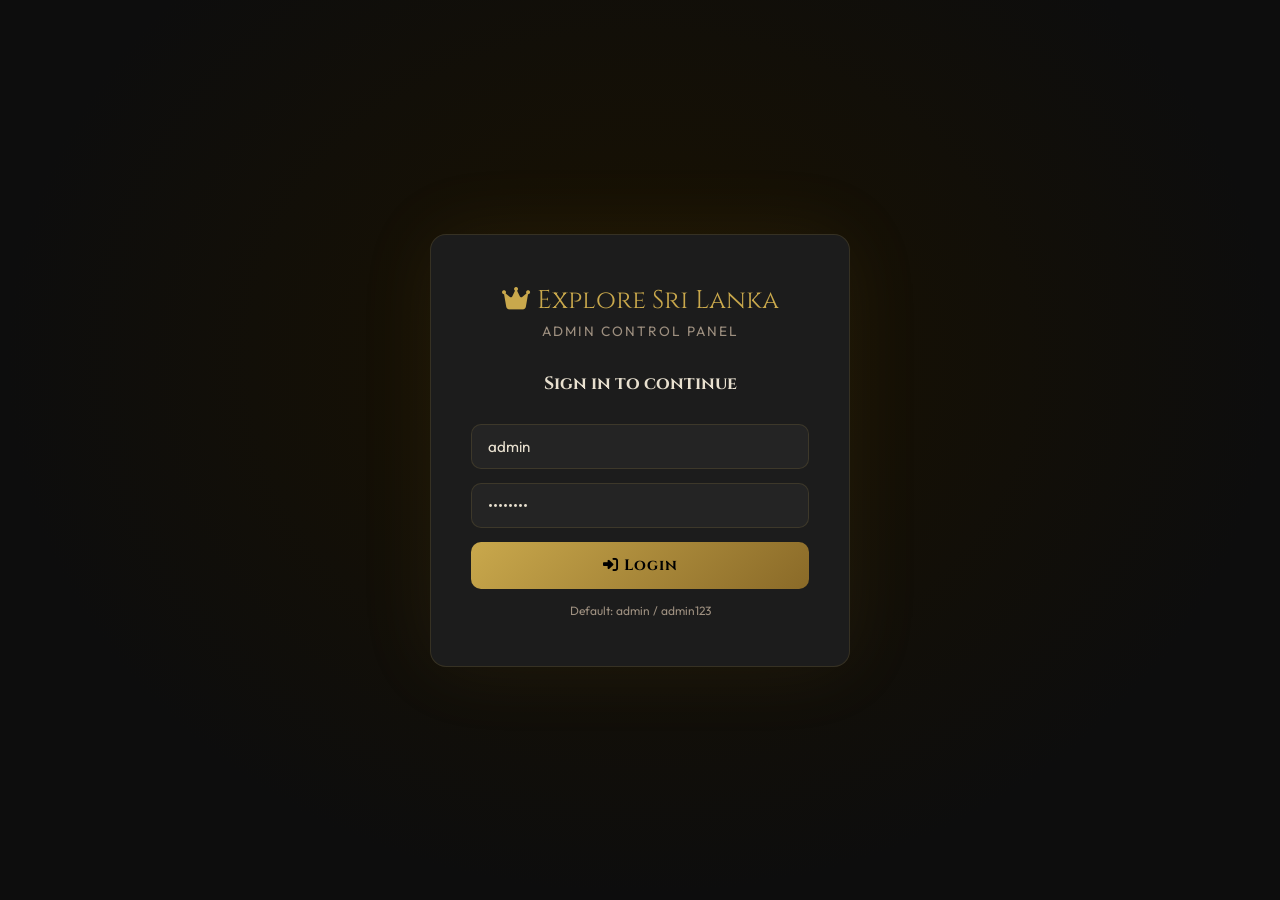
==== commit b70ed320: "Refactor PHP authentication and registration system - Removed deprecated files: check_login.php, con" ====
--- a/pages/admin.html
+++ b/pages/admin.html
@@ -2,155 +2,1743 @@
 <html lang="en">
 
 <head>
-    <title>Admin Dashboard - Explore Sri Lanka</title>
-    <link rel="stylesheet" href="../style.css">
+    <meta charset="UTF-8">
+    <meta name="viewport" content="width=device-width, initial-scale=1.0">
+    <title>Admin Panel – Explore Sri Lanka</title>
     <link rel="stylesheet" href="https://cdnjs.cloudflare.com/ajax/libs/font-awesome/6.5.0/css/all.min.css">
-    <link href="https://fonts.googleapis.com/css2?family=Great+Vibes&display=swap" rel="stylesheet">
-    <meta name="viewport" content="width=device-width, initial-scale=1">
+    <link
+        href="https://fonts.googleapis.com/css2?family=Cinzel:wght@400;600;700&family=Outfit:wght@300;400;500;600&display=swap"
+        rel="stylesheet">
     <style>
-        * {
+        /* ══════════════════════════════════════════════════
+   CSS VARIABLES – matches main site gold/dark theme
+══════════════════════════════════════════════════ */
+        :root {
+            --gold: #c9a84c;
+            --gold-light: #e4c06e;
+            --gold-dim: #8a6a28;
+            --dark: #0d0d0d;
+            --dark2: #141414;
+            --dark3: #1c1c1c;
+            --dark4: #242424;
+            --dark5: #2e2e2e;
+            --sidebar-w: 260px;
+            --header-h: 64px;
+            --text: #e8e0cf;
+            --text-dim: #9e9080;
+            --border: rgba(201, 168, 76, 0.15);
+            --red: #e05454;
+            --green: #4caf7d;
+            --blue: #4c82c9;
+            --purple: #9b59b6;
+            --orange: #e08c4c;
+            --radius: 10px;
+            --shadow: 0 4px 24px rgba(0, 0, 0, 0.5);
+        }
+
+        *,
+        *::before,
+        *::after {
             box-sizing: border-box;
+            margin: 0;
+            padding: 0;
         }
 
         body {
-            margin: 0;
-            font-family: 'Segoe UI', sans-serif;
-            background: #f0f2f5;
-        }
-
-        /* ── Admin Layout ── */
-        .admin-wrapper {
-            display: flex;
+            font-family: 'Outfit', sans-serif;
+            background: var(--dark);
+            color: var(--text);
             min-height: 100vh;
-        }
-
-        /* ── Sidebar ── */
-        .admin-sidebar {
-            width: 240px;
-            background: #1a1a2e;
+            display: flex;
+            overflow-x: hidden;
+        }
+
+        /* ─── SCROLLBAR ─── */
+        ::-webkit-scrollbar {
+            width: 6px;
+        }
+
+        ::-webkit-scrollbar-track {
+            background: var(--dark2);
+        }
+
+        ::-webkit-scrollbar-thumb {
+            background: var(--gold-dim);
+            border-radius: 3px;
+        }
+
+        /* ══════════════════════════════════════════════════
+   LOGIN SCREEN
+══════════════════════════════════════════════════ */
+        #login-screen {
+            position: fixed;
+            inset: 0;
+            z-index: 9999;
+            background: radial-gradient(ellipse at 50% 40%, #1a1200 0%, #0d0d0d 70%);
+            display: flex;
+            align-items: center;
+            justify-content: center;
+        }
+
+        .login-box {
+            background: var(--dark3);
+            border: 1px solid var(--border);
+            border-radius: 16px;
+            padding: 48px 40px;
+            width: 100%;
+            max-width: 420px;
+            box-shadow: 0 0 80px rgba(201, 168, 76, 0.08);
+            text-align: center;
+        }
+
+        .login-logo {
+            font-family: 'Cinzel', serif;
+            color: var(--gold);
+            font-size: 1.6rem;
+            margin-bottom: 4px;
+        }
+
+        .login-sub {
+            color: var(--text-dim);
+            font-size: 0.85rem;
+            margin-bottom: 32px;
+            letter-spacing: 2px;
+            text-transform: uppercase;
+        }
+
+        .login-box h2 {
+            font-family: 'Cinzel', serif;
+            font-size: 1.1rem;
+            color: var(--text);
+            margin-bottom: 28px;
+        }
+
+        .login-box input {
+            width: 100%;
+            padding: 12px 16px;
+            background: var(--dark4);
+            border: 1px solid var(--border);
+            border-radius: var(--radius);
+            color: var(--text);
+            font-family: 'Outfit', sans-serif;
+            font-size: 0.95rem;
+            margin-bottom: 14px;
+            outline: none;
+            transition: border-color .2s;
+        }
+
+        .login-box input:focus {
+            border-color: var(--gold);
+        }
+
+        .login-box button {
+            width: 100%;
+            padding: 13px;
+            background: linear-gradient(135deg, var(--gold), var(--gold-dim));
+            border: none;
+            border-radius: var(--radius);
+            color: #000;
+            font-family: 'Cinzel', serif;
+            font-size: 0.95rem;
+            font-weight: 700;
+            cursor: pointer;
+            letter-spacing: 1px;
+            transition: opacity .2s;
+        }
+
+        .login-box button:hover {
+            opacity: 0.85;
+        }
+
+        .login-err {
+            color: var(--red);
+            font-size: 0.85rem;
+            margin-top: 10px;
+            display: none;
+        }
+
+        /* ══════════════════════════════════════════════════
+   SIDEBAR
+══════════════════════════════════════════════════ */
+        #sidebar {
+            width: var(--sidebar-w);
+            min-height: 100vh;
+            background: var(--dark2);
+            border-right: 1px solid var(--border);
             display: flex;
             flex-direction: column;
             position: fixed;
             top: 0;
             left: 0;
-            height: 100vh;
-            z-index: 1000;
-        }
-
-        .sidebar-logo {
-            padding: 22px 18px 16px;
-            border-bottom: 1px solid rgba(201, 168, 76, 0.2);
-        }
-
-        .sidebar-logo .title {
-            font-size: 14px;
+            z-index: 100;
+            transition: transform .3s;
+        }
+
+        .sidebar-brand {
+            padding: 20px 24px;
+            border-bottom: 1px solid var(--border);
+            display: flex;
+            align-items: center;
+            gap: 12px;
+        }
+
+        .brand-icon {
+            width: 38px;
+            height: 38px;
+            background: linear-gradient(135deg, var(--gold), var(--gold-dim));
+            border-radius: 8px;
+            display: flex;
+            align-items: center;
+            justify-content: center;
+            color: #000;
+            font-size: 1rem;
+        }
+
+        .brand-text {
+            font-family: 'Cinzel', serif;
+        }
+
+        .brand-text .name {
+            color: var(--gold);
+            font-size: 0.95rem;
+            font-weight: 700;
+        }
+
+        .brand-text .sub {
+            color: var(--text-dim);
+            font-size: 0.7rem;
+            letter-spacing: 1px;
+        }
+
+        .sidebar-section-label {
+            padding: 20px 24px 8px;
+            font-size: 0.65rem;
+            letter-spacing: 2px;
+            text-transform: uppercase;
+            color: var(--text-dim);
             font-weight: 600;
-            color: #c9a84c;
-        }
-
-        .sidebar-logo .sub {
-            font-size: 11px;
-            color: rgba(255, 255, 255, 0.4);
+        }
+
+        .nav-item {
+            display: flex;
+            align-items: center;
+            gap: 12px;
+            padding: 11px 24px;
+            cursor: pointer;
+            color: var(--text-dim);
+            font-size: 0.9rem;
+            transition: all .2s;
+            border-left: 3px solid transparent;
+            text-decoration: none;
+        }
+
+        .nav-item i {
+            width: 18px;
+            text-align: center;
+            font-size: 0.85rem;
+        }
+
+        .nav-item:hover {
+            color: var(--text);
+            background: rgba(201, 168, 76, 0.05);
+        }
+
+        .nav-item.active {
+            color: var(--gold);
+            background: rgba(201, 168, 76, 0.08);
+            border-left-color: var(--gold);
+        }
+
+        .nav-item .badge {
+            margin-left: auto;
+            background: var(--red);
+            color: #fff;
+            font-size: 0.65rem;
+            padding: 2px 7px;
+            border-radius: 20px;
+            font-weight: 600;
+        }
+
+        .sidebar-footer {
+            margin-top: auto;
+            padding: 20px 24px;
+            border-top: 1px solid var(--border);
+        }
+
+        .sidebar-user {
+            display: flex;
+            align-items: center;
+            gap: 10px;
+        }
+
+        .user-avatar {
+            width: 36px;
+            height: 36px;
+            background: linear-gradient(135deg, var(--gold), var(--gold-dim));
+            border-radius: 50%;
+            display: flex;
+            align-items: center;
+            justify-content: center;
+            color: #000;
+            font-size: 0.85rem;
+            font-weight: 700;
+        }
+
+        .user-info .user-name {
+            font-size: 0.85rem;
+            color: var(--text);
+        }
+
+        .user-info .user-role {
+            font-size: 0.72rem;
+            color: var(--text-dim);
+        }
+
+        .logout-btn {
+            margin-left: auto;
+            background: none;
+            border: 1px solid var(--border);
+            color: var(--text-dim);
+            padding: 6px 10px;
+            border-radius: 6px;
+            cursor: pointer;
+            font-size: 0.75rem;
+            transition: all .2s;
+        }
+
+        .logout-btn:hover {
+            border-color: var(--red);
+            color: var(--red);
+        }
+
+        /* ══════════════════════════════════════════════════
+   MAIN LAYOUT
+══════════════════════════════════════════════════ */
+        #app {
+            display: none;
+            width: 100%;
+        }
+
+        #app.visible {
+            display: flex;
+        }
+
+        #main-area {
+            margin-left: var(--sidebar-w);
+            flex: 1;
+            display: flex;
+            flex-direction: column;
+            min-height: 100vh;
+        }
+
+        /* TOP BAR */
+        #topbar {
+            height: var(--header-h);
+            background: var(--dark2);
+            border-bottom: 1px solid var(--border);
+            display: flex;
+            align-items: center;
+            padding: 0 28px;
+            gap: 16px;
+            position: sticky;
+            top: 0;
+            z-index: 50;
+        }
+
+        .topbar-title {
+            font-family: 'Cinzel', serif;
+            font-size: 1.05rem;
+            color: var(--text);
+        }
+
+        .topbar-breadcrumb {
+            color: var(--text-dim);
+            font-size: 0.8rem;
+            margin-left: 4px;
+        }
+
+        .topbar-right {
+            margin-left: auto;
+            display: flex;
+            align-items: center;
+            gap: 16px;
+        }
+
+        .topbar-btn {
+            background: none;
+            border: 1px solid var(--border);
+            color: var(--text-dim);
+            width: 36px;
+            height: 36px;
+            border-radius: 8px;
+            cursor: pointer;
+            font-size: 0.85rem;
+            display: flex;
+            align-items: center;
+            justify-content: center;
+            transition: all .2s;
+            position: relative;
+        }
+
+        .topbar-btn:hover {
+            border-color: var(--gold);
+            color: var(--gold);
+        }
+
+        .notif-dot {
+            position: absolute;
+            top: 6px;
+            right: 6px;
+            width: 7px;
+            height: 7px;
+            background: var(--red);
+            border-radius: 50%;
+        }
+
+        .topbar-search {
+            display: flex;
+            align-items: center;
+            gap: 8px;
+            background: var(--dark4);
+            border: 1px solid var(--border);
+            border-radius: 8px;
+            padding: 6px 12px;
+        }
+
+        .topbar-search input {
+            background: none;
+            border: none;
+            color: var(--text);
+            font-family: 'Outfit', sans-serif;
+            font-size: 0.85rem;
+            outline: none;
+            width: 180px;
+        }
+
+        .topbar-search i {
+            color: var(--text-dim);
+            font-size: 0.8rem;
+        }
+
+        /* CONTENT */
+        #content {
+            padding: 28px;
+            flex: 1;
+        }
+
+        /* ══════════════════════════════════════════════════
+   PAGES
+══════════════════════════════════════════════════ */
+        .admin-page {
+            display: none;
+            animation: fadeIn .25s ease;
+        }
+
+        .admin-page.active {
+            display: block;
+        }
+
+        @keyframes fadeIn {
+            from {
+                opacity: 0;
+                transform: translateY(10px);
+            }
+
+            to {
+                opacity: 1;
+                transform: translateY(0);
+            }
+        }
+
+        /* PAGE HEADER */
+        .page-title-row {
+            display: flex;
+            align-items: center;
+            justify-content: space-between;
+            margin-bottom: 24px;
+            flex-wrap: wrap;
+            gap: 12px;
+        }
+
+        .page-title {
+            font-family: 'Cinzel', serif;
+            font-size: 1.4rem;
+            color: var(--text);
+        }
+
+        .page-subtitle {
+            color: var(--text-dim);
+            font-size: 0.85rem;
             margin-top: 2px;
         }
 
-        .sidebar-badge {
-            display: inline-block;
-            margin-top: 8px;
-            background: #c9a84c;
-            color: #1a1a2e;
-            font-size: 9px;
+        /* PRIMARY BUTTON */
+        .btn-primary {
+            background: linear-gradient(135deg, var(--gold), var(--gold-dim));
+            border: none;
+            color: #000;
+            padding: 10px 20px;
+            border-radius: 8px;
+            font-family: 'Outfit', sans-serif;
+            font-size: 0.85rem;
+            font-weight: 600;
+            cursor: pointer;
+            display: flex;
+            align-items: center;
+            gap: 8px;
+            transition: opacity .2s;
+        }
+
+        .btn-primary:hover {
+            opacity: 0.85;
+        }
+
+        .btn-sec {
+            background: none;
+            border: 1px solid var(--border);
+            color: var(--text-dim);
+            padding: 10px 18px;
+            border-radius: 8px;
+            font-family: 'Outfit', sans-serif;
+            font-size: 0.85rem;
+            cursor: pointer;
+            display: flex;
+            align-items: center;
+            gap: 8px;
+            transition: all .2s;
+        }
+
+        .btn-sec:hover {
+            border-color: var(--gold);
+            color: var(--gold);
+        }
+
+        /* ══════════════════════════════════════════════════
+   STAT CARDS
+══════════════════════════════════════════════════ */
+        .stats-grid {
+            display: grid;
+            grid-template-columns: repeat(auto-fit, minmax(220px, 1fr));
+            gap: 16px;
+            margin-bottom: 28px;
+        }
+
+        .stat-card {
+            background: var(--dark3);
+            border: 1px solid var(--border);
+            border-radius: var(--radius);
+            padding: 22px;
+            display: flex;
+            align-items: flex-start;
+            gap: 16px;
+            transition: border-color .2s, transform .2s;
+        }
+
+        .stat-card:hover {
+            border-color: var(--gold);
+            transform: translateY(-2px);
+        }
+
+        .stat-icon {
+            width: 46px;
+            height: 46px;
+            border-radius: 10px;
+            display: flex;
+            align-items: center;
+            justify-content: center;
+            font-size: 1.1rem;
+            flex-shrink: 0;
+        }
+
+        .stat-icon.gold {
+            background: rgba(201, 168, 76, 0.15);
+            color: var(--gold);
+        }
+
+        .stat-icon.blue {
+            background: rgba(76, 130, 201, 0.15);
+            color: var(--blue);
+        }
+
+        .stat-icon.green {
+            background: rgba(76, 175, 125, 0.15);
+            color: var(--green);
+        }
+
+        .stat-icon.red {
+            background: rgba(224, 84, 84, 0.15);
+            color: var(--red);
+        }
+
+        .stat-icon.purple {
+            background: rgba(155, 89, 182, 0.15);
+            color: var(--purple);
+        }
+
+        .stat-icon.orange {
+            background: rgba(224, 140, 76, 0.15);
+            color: var(--orange);
+        }
+
+        .stat-body {}
+
+        .stat-label {
+            font-size: 0.75rem;
+            color: var(--text-dim);
+            text-transform: uppercase;
+            letter-spacing: 1px;
+        }
+
+        .stat-val {
+            font-size: 1.8rem;
             font-weight: 700;
-            letter-spacing: 0.08em;
-            padding: 2px 8px;
-            border-radius: 4px;
-        }
-
-        .sidebar-nav {
-            flex: 1;
-            padding: 14px 0;
-            overflow-y: auto;
-        }
-
-        .nav-section-label {
-            font-size: 10px;
-            color: rgba(255, 255, 255, 0.3);
-            letter-spacing: 0.1em;
+            color: var(--text);
+            font-family: 'Cinzel', serif;
+            line-height: 1;
+            margin: 4px 0 4px;
+        }
+
+        .stat-change {
+            font-size: 0.75rem;
+        }
+
+        .stat-change.up {
+            color: var(--green);
+        }
+
+        .stat-change.down {
+            color: var(--red);
+        }
+
+        /* ══════════════════════════════════════════════════
+   TABLE
+══════════════════════════════════════════════════ */
+        .card-box {
+            background: var(--dark3);
+            border: 1px solid var(--border);
+            border-radius: var(--radius);
+            overflow: hidden;
+            margin-bottom: 24px;
+        }
+
+        .card-box-header {
+            padding: 16px 20px;
+            border-bottom: 1px solid var(--border);
+            display: flex;
+            align-items: center;
+            justify-content: space-between;
+            gap: 12px;
+            flex-wrap: wrap;
+        }
+
+        .card-box-header h3 {
+            font-family: 'Cinzel', serif;
+            font-size: 0.95rem;
+            color: var(--text);
+        }
+
+        .filter-tabs {
+            display: flex;
+            gap: 6px;
+            flex-wrap: wrap;
+        }
+
+        .ftab {
+            padding: 6px 14px;
+            border-radius: 6px;
+            font-size: 0.78rem;
+            background: var(--dark4);
+            border: 1px solid var(--border);
+            color: var(--text-dim);
+            cursor: pointer;
+            transition: all .2s;
+        }
+
+        .ftab.active {
+            background: rgba(201, 168, 76, 0.12);
+            border-color: var(--gold);
+            color: var(--gold);
+        }
+
+        .ftab:hover {
+            color: var(--gold);
+        }
+
+        .search-box {
+            display: flex;
+            align-items: center;
+            gap: 8px;
+            background: var(--dark4);
+            border: 1px solid var(--border);
+            border-radius: 7px;
+            padding: 7px 12px;
+        }
+
+        .search-box input {
+            background: none;
+            border: none;
+            color: var(--text);
+            font-family: 'Outfit', sans-serif;
+            font-size: 0.82rem;
+            outline: none;
+            width: 160px;
+        }
+
+        .search-box i {
+            color: var(--text-dim);
+            font-size: 0.75rem;
+        }
+
+        .tbl-wrap {
+            overflow-x: auto;
+        }
+
+        table {
+            width: 100%;
+            border-collapse: collapse;
+            font-size: 0.85rem;
+        }
+
+        thead th {
+            padding: 12px 16px;
+            text-align: left;
+            background: var(--dark4);
+            color: var(--text-dim);
+            font-size: 0.72rem;
             text-transform: uppercase;
-            padding: 12px 18px 4px;
-        }
-
-        .admin-nav-item {
-            display: flex;
-            align-items: center;
-            gap: 11px;
-            padding: 10px 18px;
-            cursor: pointer;
-            font-size: 13px;
-            color: rgba(255, 255, 255, 0.6);
-            border-left: 3px solid transparent;
-            transition: all 0.15s;
-            text-decoration: none;
-        }
-
-        .admin-nav-item:hover {
-            background: rgba(201, 168, 76, 0.08);
-            color: rgba(255, 255, 255, 0.9);
-        }
-
-        .admin-nav-item.active {
-            background: rgba(201, 168, 76, 0.12);
-            color: #c9a84c;
-            border-left-color: #c9a84c;
-        }
-
-        .admin-nav-item i {
-            width: 16px;
-            text-align: center;
-        }
-
-        .nav-badge {
-            margin-left: auto;
-            background: rgba(201, 168, 76, 0.2);
-            color: #c9a84c;
-            font-size: 10px;
-            padding: 1px 7px;
-            border-radius: 10px;
-        }
-
-        .sidebar-footer {
-            padding: 14px 18px;
-            border-top: 1px solid rgba(255, 255, 255, 0.07);
-        }
-
-        .admin-user {
-            display: flex;
-            align-items: center;
-            gap: 9px;
-        }
-
-        .admin-avatar {
+            letter-spacing: 1px;
+            font-weight: 600;
+            border-bottom: 1px solid var(--border);
+        }
+
+        tbody tr {
+            border-bottom: 1px solid rgba(255, 255, 255, 0.04);
+            transition: background .15s;
+        }
+
+        tbody tr:hover {
+            background: rgba(201, 168, 76, 0.04);
+        }
+
+        tbody td {
+            padding: 12px 16px;
+            color: var(--text);
+            vertical-align: middle;
+        }
+
+        .td-name {
+            font-weight: 500;
+        }
+
+        .td-sub {
+            font-size: 0.75rem;
+            color: var(--text-dim);
+            margin-top: 2px;
+        }
+
+        /* BADGES */
+        .badge {
+            display: inline-flex;
+            align-items: center;
+            gap: 5px;
+            padding: 3px 10px;
+            border-radius: 20px;
+            font-size: 0.72rem;
+            font-weight: 600;
+        }
+
+        .badge-green {
+            background: rgba(76, 175, 125, 0.15);
+            color: var(--green);
+        }
+
+        .badge-red {
+            background: rgba(224, 84, 84, 0.15);
+            color: var(--red);
+        }
+
+        .badge-gold {
+            background: rgba(201, 168, 76, 0.15);
+            color: var(--gold);
+        }
+
+        .badge-blue {
+            background: rgba(76, 130, 201, 0.15);
+            color: var(--blue);
+        }
+
+        .badge-purple {
+            background: rgba(155, 89, 182, 0.15);
+            color: var(--purple);
+        }
+
+        .badge-orange {
+            background: rgba(224, 140, 76, 0.15);
+            color: var(--orange);
+        }
+
+        .badge-gray {
+            background: rgba(150, 150, 150, 0.15);
+            color: #aaa;
+        }
+
+        /* ACTION BUTTONS */
+        .act-btns {
+            display: flex;
+            gap: 6px;
+            align-items: center;
+        }
+
+        .act-btn {
             width: 30px;
             height: 30px;
+            border-radius: 6px;
+            border: 1px solid var(--border);
+            background: none;
+            color: var(--text-dim);
+            cursor: pointer;
+            font-size: 0.75rem;
+            display: flex;
+            align-items: center;
+            justify-content: center;
+            transition: all .15s;
+        }
+
+        .act-btn.edit:hover {
+            border-color: var(--gold);
+            color: var(--gold);
+            background: rgba(201, 168, 76, 0.08);
+        }
+
+        .act-btn.del:hover {
+            border-color: var(--red);
+            color: var(--red);
+            background: rgba(224, 84, 84, 0.08);
+        }
+
+        .act-btn.view:hover {
+            border-color: var(--blue);
+            color: var(--blue);
+            background: rgba(76, 130, 201, 0.08);
+        }
+
+        .act-btn.tog:hover {
+            border-color: var(--green);
+            color: var(--green);
+            background: rgba(76, 175, 125, 0.08);
+        }
+
+        /* STAR DISPLAY */
+        .stars-display {
+            color: var(--gold);
+            font-size: 0.7rem;
+            letter-spacing: 1px;
+        }
+
+        .price-tag {
+            color: var(--gold-light);
+            font-weight: 600;
+        }
+
+        /* PAGINATION */
+        .pagination {
+            padding: 14px 20px;
+            border-top: 1px solid var(--border);
+            display: flex;
+            align-items: center;
+            justify-content: between;
+            gap: 8px;
+        }
+
+        .pag-info {
+            font-size: 0.8rem;
+            color: var(--text-dim);
+            margin-right: auto;
+        }
+
+        .pag-btn {
+            width: 32px;
+            height: 32px;
+            border-radius: 6px;
+            border: 1px solid var(--border);
+            background: none;
+            color: var(--text-dim);
+            cursor: pointer;
+            font-size: 0.78rem;
+            display: flex;
+            align-items: center;
+            justify-content: center;
+            transition: all .15s;
+        }
+
+        .pag-btn.active {
+            background: rgba(201, 168, 76, 0.12);
+            border-color: var(--gold);
+            color: var(--gold);
+        }
+
+        .pag-btn:hover:not(.active) {
+            border-color: var(--gold-dim);
+            color: var(--text);
+        }
+
+        /* ══════════════════════════════════════════════════
+   MODAL
+══════════════════════════════════════════════════ */
+        .modal-overlay {
+            position: fixed;
+            inset: 0;
+            background: rgba(0, 0, 0, 0.75);
+            z-index: 500;
+            display: flex;
+            align-items: center;
+            justify-content: center;
+            padding: 20px;
+            opacity: 0;
+            pointer-events: none;
+            transition: opacity .2s;
+        }
+
+        #hotel-modal .modal {
+            max-width: 780px;
+        }
+
+        .modal-overlay.open .modal {
+            transform: scale(1);
+        }
+
+        .modal-header {
+            padding: 20px 24px;
+            border-bottom: 1px solid var(--border);
+            display: flex;
+            align-items: center;
+            justify-content: space-between;
+        }
+
+        .modal-overlay.open {
+            opacity: 1;
+            pointer-events: all;
+        }
+
+        .modal {
+            background: var(--dark3);
+            border: 1px solid var(--border);
+            border-radius: 14px;
+            width: 100%;
+            max-width: 560px;
+            max-height: 90vh;
+            overflow-y: auto;
+            box-shadow: var(--shadow);
+            transform: scale(0.95);
+            transition: transform .2s;
+        }
+
+        /* .modal-overlay {
+            position: fixed;
+            inset: 0;
+            background: rgba(0, 0, 0, 0.75);
+            z-index: 500;
+            display: flex;
+            align-items: center;
+            justify-content: center;
+            padding: 20px;
+            opacity: 0;
+            pointer-events: none;
+            transition: opacity .2s;
+        } */
+
+        .modal-overlay.open {
+            opacity: 1;
+            pointer-events: all;
+        }
+
+        .modal {
+            background: var(--dark3);
+            border: 1px solid var(--border);
+            border-radius: 14px;
+            width: 100%;
+            max-width: 560px;
+            max-height: 90vh;
+            overflow-y: auto;
+            box-shadow: var(--shadow);
+            transform: scale(0.95);
+            transition: transform .2s;
+        }
+
+        .modal-overlay.open .modal {
+            transform: scale(1);
+        }
+
+        .modal-header {
+            padding: 20px 24px;
+            border-bottom: 1px solid var(--border);
+            display: flex;
+            align-items: center;
+            justify-content: space-between;
+        }
+
+        .modal-title {
+            font-family: 'Cinzel', serif;
+            font-size: 1rem;
+            color: var(--text);
+        }
+
+        .modal-close {
+            width: 32px;
+            height: 32px;
+            border-radius: 6px;
+            border: 1px solid var(--border);
+            background: none;
+            color: var(--text-dim);
+            cursor: pointer;
+            font-size: 0.85rem;
+            display: flex;
+            align-items: center;
+            justify-content: center;
+            transition: all .15s;
+        }
+
+        .modal-close:hover {
+            border-color: var(--red);
+            color: var(--red);
+        }
+
+        .modal-body {
+            padding: 24px;
+        }
+
+        .modal-footer {
+            padding: 16px 24px;
+            border-top: 1px solid var(--border);
+            display: flex;
+            gap: 10px;
+            justify-content: flex-end;
+        }
+
+        .btn-danger {
+            background: rgba(224, 84, 84, 0.12);
+            border: 1px solid var(--red);
+            color: var(--red);
+            padding: 9px 18px;
+            border-radius: 8px;
+            font-family: 'Outfit', sans-serif;
+            font-size: 0.85rem;
+            cursor: pointer;
+            transition: all .2s;
+        }
+
+        .btn-danger:hover {
+            background: var(--red);
+            color: #fff;
+        }
+
+        /* FORM FIELDS */
+        .form-row {
+            display: grid;
+            grid-template-columns: 1fr 1fr;
+            gap: 14px;
+            margin-bottom: 14px;
+        }
+
+        .form-row.single {
+            grid-template-columns: 1fr;
+        }
+
+        .form-row.triple {
+            grid-template-columns: 1fr 1fr 1fr;
+        }
+
+        .form-group {
+            display: flex;
+            flex-direction: column;
+            gap: 6px;
+        }
+
+        .form-group label {
+            font-size: 0.78rem;
+            color: var(--text-dim);
+            font-weight: 500;
+            text-transform: uppercase;
+            letter-spacing: .5px;
+        }
+
+        .form-group input,
+        .form-group select,
+        .form-group textarea {
+            background: var(--dark4);
+            border: 1px solid var(--border);
+            border-radius: 8px;
+            color: var(--text);
+            font-family: 'Outfit', sans-serif;
+            font-size: 0.88rem;
+            padding: 10px 13px;
+            outline: none;
+            transition: border-color .2s;
+        }
+
+        .form-group input:focus,
+        .form-group select:focus,
+        .form-group textarea:focus {
+            border-color: var(--gold);
+        }
+
+        .form-group select option {
+            background: var(--dark4);
+        }
+
+        .form-group textarea {
+            resize: vertical;
+            min-height: 80px;
+        }
+
+        .star-input {
+            display: flex;
+            gap: 6px;
+        }
+
+        .star-input i {
+            font-size: 1.1rem;
+            color: var(--dark5);
+            cursor: pointer;
+            transition: color .15s;
+        }
+
+        .star-input i.active {
+            color: var(--gold);
+        }
+
+        /* ══════════════════════════════════════════════════
+   DASHBOARD CHARTS (CSS-only)
+══════════════════════════════════════════════════ */
+        .charts-grid {
+            display: grid;
+            grid-template-columns: 1fr 1fr;
+            gap: 20px;
+            margin-bottom: 24px;
+        }
+
+        @media (max-width: 900px) {
+            .charts-grid {
+                grid-template-columns: 1fr;
+            }
+        }
+
+        .chart-card {
+            background: var(--dark3);
+            border: 1px solid var(--border);
+            border-radius: var(--radius);
+            padding: 20px;
+        }
+
+        .chart-title {
+            font-family: 'Cinzel', serif;
+            font-size: 0.9rem;
+            color: var(--text);
+            margin-bottom: 16px;
+        }
+
+        /* Bar chart */
+        .bar-chart {
+            display: flex;
+            align-items: flex-end;
+            gap: 10px;
+            height: 120px;
+        }
+
+        .bar-col {
+            display: flex;
+            flex-direction: column;
+            align-items: center;
+            gap: 6px;
+            flex: 1;
+        }
+
+        .bar {
+            width: 100%;
+            background: linear-gradient(to top, var(--gold-dim), var(--gold));
+            border-radius: 4px 4px 0 0;
+            transition: opacity .2s;
+        }
+
+        .bar:hover {
+            opacity: 0.75;
+        }
+
+        .bar-label {
+            font-size: 0.68rem;
+            color: var(--text-dim);
+        }
+
+        .bar-val {
+            font-size: 0.7rem;
+            color: var(--gold-light);
+            font-weight: 600;
+        }
+
+        /* Donut */
+        .donut-wrap {
+            display: flex;
+            align-items: center;
+            gap: 20px;
+        }
+
+        .donut-svg {
+            flex-shrink: 0;
+        }
+
+        .donut-legend {
+            display: flex;
+            flex-direction: column;
+            gap: 8px;
+        }
+
+        .legend-item {
+            display: flex;
+            align-items: center;
+            gap: 8px;
+            font-size: 0.78rem;
+            color: var(--text-dim);
+        }
+
+        .legend-dot {
+            width: 10px;
+            height: 10px;
             border-radius: 50%;
-            background: #c9a84c;
-            color: #1a1a2e;
+            flex-shrink: 0;
+        }
+
+        /* Activity feed */
+        .activity-feed {
+            display: flex;
+            flex-direction: column;
+            gap: 0;
+        }
+
+        .activity-item {
+            display: flex;
+            align-items: flex-start;
+            gap: 12px;
+            padding: 12px 0;
+            border-bottom: 1px solid rgba(255, 255, 255, 0.04);
+        }
+
+        .activity-item:last-child {
+            border-bottom: none;
+        }
+
+        .act-icon {
+            width: 32px;
+            height: 32px;
+            border-radius: 8px;
+            flex-shrink: 0;
             display: flex;
             align-items: center;
             justify-content: center;
-            font-size: 11px;
+            font-size: 0.75rem;
+        }
+
+        .act-text {
+            flex: 1;
+        }
+
+        .act-text .act-main {
+            font-size: 0.82rem;
+            color: var(--text);
+        }
+
+        .act-text .act-time {
+            font-size: 0.72rem;
+            color: var(--text-dim);
+            margin-top: 2px;
+        }
+
+        /* Quick actions */
+        .quick-actions {
+            display: grid;
+            grid-template-columns: repeat(3, 1fr);
+            gap: 12px;
+        }
+
+        .qa-btn {
+            background: var(--dark4);
+            border: 1px solid var(--border);
+            border-radius: 10px;
+            padding: 16px 12px;
+            text-align: center;
+            cursor: pointer;
+            transition: all .2s;
+            text-decoration: none;
+        }
+
+        .qa-btn:hover {
+            border-color: var(--gold);
+            background: rgba(201, 168, 76, 0.06);
+        }
+
+        .qa-btn i {
+            display: block;
+            font-size: 1.2rem;
+            color: var(--gold);
+            margin-bottom: 8px;
+        }
+
+        .qa-btn span {
+            font-size: 0.75rem;
+            color: var(--text-dim);
+            display: block;
+        }
+
+        /* ══════════════════════════════════════════════════
+   MESSAGES PAGE
+══════════════════════════════════════════════════ */
+        .msg-list {
+            display: flex;
+            flex-direction: column;
+            gap: 0;
+        }
+
+        .msg-item {
+            display: flex;
+            align-items: flex-start;
+            gap: 14px;
+            padding: 16px 20px;
+            border-bottom: 1px solid var(--border);
+            cursor: pointer;
+            transition: background .15s;
+        }
+
+        .msg-item:hover {
+            background: rgba(201, 168, 76, 0.04);
+        }
+
+        .msg-item.unread {
+            border-left: 3px solid var(--gold);
+        }
+
+        .msg-avatar {
+            width: 38px;
+            height: 38px;
+            border-radius: 50%;
+            display: flex;
+            align-items: center;
+            justify-content: center;
+            font-size: 0.9rem;
             font-weight: 700;
-        }
-
-        .admin-user-info .aname {
-            font-size: 12px;
-            color: rgba(255, 255, 255, 0.85);
-            font-weight: 600;
-        }
-
-        .admin-user-info .arole {
-            font-size: 10px;
-            color: rgba(255, 255, 255, 0.35);
+            flex-shrink: 0;
+            color: #000;
+        }
+
+        .msg-content {
+            flex: 1;
+            min-width: 0;
+        }
+
+        .msg-head {
+            display: flex;
+            justify-content: space-between;
+            margin-bottom: 4px;
+        }
+
+        .msg-sender {
+            font-size: 0.85rem;
+            font-weight: 500;
+            color: var(--text);
+        }
+
+        .msg-time {
+            font-size: 0.72rem;
+            color: var(--text-dim);
+        }
+
+        .msg-subject {
+            font-size: 0.8rem;
+            color: var(--text-dim);
+            white-space: nowrap;
+            overflow: hidden;
+            text-overflow: ellipsis;
+        }
+
+        .msg-preview {
+            font-size: 0.77rem;
+            color: var(--text-dim);
+            opacity: .7;
+            white-space: nowrap;
+            overflow: hidden;
+            text-overflow: ellipsis;
+        }
+
+        .msg-status-dot {
+            width: 8px;
+            height: 8px;
+            border-radius: 50%;
+            background: var(--gold);
+            flex-shrink: 0;
+            margin-top: 6px;
+        }
+
+        /* MESSAGE DETAIL */
+        .msg-detail-box {
+            background: var(--dark4);
+            border: 1px solid var(--border);
+            border-radius: var(--radius);
+            padding: 24px;
+            margin-top: 16px;
+            display: none;
+        }
+
+        .msg-detail-box.show {
+            display: block;
+        }
+
+        .msg-detail-header {
+            display: flex;
+            justify-content: space-between;
+            align-items: flex-start;
+            margin-bottom: 16px;
+        }
+
+        .msg-detail-from h4 {
+            font-size: 1rem;
+            color: var(--text);
+        }
+
+        .msg-detail-from p {
+            font-size: 0.8rem;
+            color: var(--text-dim);
+            margin-top: 2px;
+        }
+
+        .msg-detail-body {
+            font-size: 0.88rem;
+            color: var(--text);
+            line-height: 1.7;
+            border-top: 1px solid var(--border);
+            padding-top: 16px;
+        }
+
+        .reply-area {
+            margin-top: 16px;
+            border-top: 1px solid var(--border);
+            padding-top: 16px;
+        }
+
+        .reply-area textarea {
+            width: 100%;
+            background: var(--dark3);
+            border: 1px solid var(--border);
+            border-radius: 8px;
+            color: var(--text);
+            font-family: 'Outfit', sans-serif;
+            font-size: 0.85rem;
+            padding: 12px;
+            resize: vertical;
+            min-height: 90px;
+            outline: none;
+        }
+
+        .reply-area textarea:focus {
+            border-color: var(--gold);
+        }
+
+        /* ══════════════════════════════════════════════════
+   SETTINGS PAGE
+══════════════════════════════════════════════════ */
+        .settings-grid {
+            display: grid;
+            grid-template-columns: 1fr 1fr;
+            gap: 20px;
+        }
+
+        @media (max-width: 700px) {
+            .settings-grid {
+                grid-template-columns: 1fr;
+            }
+        }
+
+        .settings-card {
+            background: var(--dark3);
+            border: 1px solid var(--border);
+            border-radius: var(--radius);
+            padding: 24px;
+        }
+
+        .settings-card h3 {
+            font-family: 'Cinzel', serif;
+            font-size: 0.92rem;
+            color: var(--text);
+            margin-bottom: 18px;
+            display: flex;
+            align-items: center;
+            gap: 10px;
+        }
+
+        .settings-card h3 i {
+            color: var(--gold);
+        }
+
+        .toggle-row {
+            display: flex;
+            align-items: center;
+            justify-content: space-between;
+            padding: 10px 0;
+            border-bottom: 1px solid rgba(255, 255, 255, 0.04);
+        }
+
+        .toggle-row:last-child {
+            border-bottom: none;
+        }
+
+        .toggle-label {
+            font-size: 0.85rem;
+            color: var(--text);
+        }
+
+        .toggle-sub {
+            font-size: 0.72rem;
+            color: var(--text-dim);
+        }
+
+        .toggle {
+            position: relative;
+            width: 42px;
+            height: 24px;
+            flex-shrink: 0;
+        }
+
+        .toggle input {
+            opacity: 0;
+            width: 0;
+            height: 0;
+        }
+
+        .toggle-slider {
+            position: absolute;
+            inset: 0;
+            background: var(--dark5);
+            border-radius: 24px;
+            cursor: pointer;
+            transition: .2s;
+            border: 1px solid var(--border);
+        }
+
+        .toggle-slider::before {
+            content: '';
+            position: absolute;
+            width: 18px;
+            height: 18px;
+            border-radius: 50%;
+            background: var(--text-dim);
+            left: 2px;
+            top: 2px;
+            transition: .2s;
+        }
+
+        .toggle input:checked+.toggle-slider {
+            background: rgba(201, 168, 76, 0.25);
+            border-color: var(--gold);
+        }
+
+        .toggle input:checked+.toggle-slider::before {
+            transform: translateX(18px);
+            background: var(--gold);
+        }
+
+        /* ══════════════════════════════════════════════════
+   USERS PAGE
+══════════════════════════════════════════════════ */
+        .user-row-avatar {
+            width: 32px;
+            height: 32px;
+            border-radius: 50%;
+            display: flex;
+            align-items: center;
+            justify-content: center;
+            font-size: 0.78rem;
+            font-weight: 700;
+            color: #000;
+            flex-shrink: 0;
+        }
+
+        /* ══════════════════════════════════════════════════
+   TOAST
+══════════════════════════════════════════════════ */
+        #toast-container {
+            position: fixed;
+            bottom: 24px;
+            right: 24px;
+            z-index: 9999;
+            display: flex;
+            flex-direction: column;
+            gap: 8px;
+        }
+
+        .toast {
+            background: var(--dark3);
+            border: 1px solid var(--border);
+            border-radius: 8px;
+            padding: 12px 16px;
+            display: flex;
+            align-items: center;
+            gap: 10px;
+            font-size: 0.85rem;
+            color: var(--text);
+            animation: slideIn .3s ease;
+            box-shadow: var(--shadow);
+            min-width: 260px;
+        }
+
+        .toast.success {
+            border-left: 3px solid var(--green);
+        }
+
+        .toast.error {
+            border-left: 3px solid var(--red);
+        }
+
+        .toast.info {
+            border-left: 3px solid var(--gold);
+        }
+
+        .toast i.success {
+            color: var(--green);
+        }
+
+        .toast i.error {
+            color: var(--red);
+        }
+
+        .toast i.info {
+            color: var(--gold);
+        }
+
+        @keyframes slideIn {
+            from {
+                transform: translateX(40px);
+                opacity: 0;
+            }
+
+            to {
+                transform: translateX(0);
+                opacity: 1;
+            }
+        }
+
+        /* ══════════════════════════════════════════════════
+   CONFIRM DIALOG
+══════════════════════════════════════════════════ */
+        #confirm-overlay {
+            position: fixed;
+            inset: 0;
+            background: rgba(0, 0, 0, 0.8);
+            z-index: 600;
+            display: flex;
+            align-items: center;
+            justify-content: center;
+            display: none;
+        }
+
+        .confirm-box {
+            background: var(--dark3);
+            border: 1px solid var(--border);
+            border-radius: 14px;
+            padding: 28px;
+            max-width: 380px;
+            width: 100%;
+            text-align: center;
+        }
+
+        .confirm-icon {
+            font-size: 2.5rem;
+            color: var(--red);
+            margin-bottom: 12px;
+        }
+
+        .confirm-title {
+            font-family: 'Cinzel', serif;
+            font-size: 1.1rem;
+            color: var(--text);
+            margin-bottom: 8px;
+        }
+
+        .confirm-msg {
+            font-size: 0.85rem;
+            color: var(--text-dim);
+            margin-bottom: 20px;
+        }
+
+        .confirm-btns {
+            display: flex;
+            gap: 10px;
+            justify-content: center;
+        }
+
+        /* ══════════════════════════════════════════════════
+   RESPONSIVE
+══════════════════════════════════════════════════ */
+        @media (max-width: 768px) {
+            #sidebar {
+                transform: translateX(-100%);
+            }
+
+            #sidebar.open {
+                transform: translateX(0);
+            }
+
+            #main-area {
+                margin-left: 0;
+            }
+
+            .form-row {
+                grid-template-columns: 1fr;
+            }
+
+            .form-row.triple {
+                grid-template-columns: 1fr 1fr;
+            }
+
+            .stats-grid {
+                grid-template-columns: 1fr 1fr;
+            }
+
+            .charts-grid {
+                grid-template-columns: 1fr;
+            }
+
+            .quick-actions {
+                grid-template-columns: repeat(2, 1fr);
+            }
+
+            .settings-grid {
+                grid-template-columns: 1fr;
+            }
+        }
+
+        @media (max-width: 480px) {
+            .stats-grid {
+                grid-template-columns: 1fr;
+            }
+
+            #content {
+                padding: 16px;
+            }
+        }
+
+        /* EMPTY STATE */
+        .empty-state {
+            padding: 48px 20px;
+            text-align: center;
+        }
+
+        .empty-state i {
+            font-size: 2.5rem;
+            color: var(--text-dim);
+            margin-bottom: 12px;
+            display: block;
+        }
+
+        .empty-state p {
+            color: var(--text-dim);
+            font-size: 0.88rem;
         }
 
         .btn-back-site {
@@ -169,1419 +1757,1704 @@
         .btn-back-site:hover {
             color: #c9a84c;
         }
-
-        /* ── Main Area ── */
-        .admin-main {
-            margin-left: 240px;
-            flex: 1;
-            display: flex;
-            flex-direction: column;
-            min-height: 100vh;
-        }
-
-        .admin-topbar {
-            background: #fff;
-            border-bottom: 1px solid #e5e7eb;
-            padding: 0 24px;
-            height: 56px;
-            display: flex;
-            align-items: center;
-            justify-content: space-between;
-            position: sticky;
-            top: 0;
-            z-index: 100;
-        }
-
-        .topbar-title {
-            font-size: 16px;
-            font-weight: 600;
-            color: #1a1a2e;
-        }
-
-        .topbar-actions {
-            display: flex;
-            gap: 10px;
-        }
-
-        .btn-admin {
-            padding: 7px 14px;
-            font-size: 13px;
-            border-radius: 7px;
-            cursor: pointer;
-            border: 1px solid #d1d5db;
-            background: #fff;
-            color: #374151;
-            transition: background 0.15s;
-        }
-
-        .btn-admin:hover {
-            background: #f9fafb;
-        }
-
-        .btn-admin.primary {
-            background: #1a1a2e;
-            color: #c9a84c;
-            border-color: #1a1a2e;
-        }
-
-        .btn-admin.primary:hover {
-            background: #2a2a4e;
-        }
-
-        /* ── Content ── */
-        .admin-content {
-            padding: 24px;
-            flex: 1;
-        }
-
-        .admin-page {
-            display: none;
-        }
-
-        .admin-page.active {
-            display: block;
-        }
-
-        /* ── Stats ── */
-        .stats-row {
-            display: grid;
-            grid-template-columns: repeat(4, 1fr);
-            gap: 14px;
-            margin-bottom: 24px;
-        }
-
-        .stat-card {
-            background: #fff;
-            border: 1px solid #e5e7eb;
-            border-radius: 12px;
-            padding: 16px 18px;
-        }
-
-        .stat-card .s-label {
-            font-size: 12px;
-            color: #6b7280;
-            margin-bottom: 6px;
-        }
-
-        .stat-card .s-value {
-            font-size: 26px;
-            font-weight: 700;
-            color: #1a1a2e;
-        }
-
-        .stat-card .s-delta {
-            font-size: 12px;
-            color: #10b981;
-            margin-top: 4px;
-        }
-
-        .stat-card .s-delta.neg {
-            color: #ef4444;
-        }
-
-        /* ── Panels ── */
-        .panel {
-            background: #fff;
-            border: 1px solid #e5e7eb;
-            border-radius: 12px;
-            overflow: hidden;
-            margin-bottom: 20px;
-        }
-
-        .panel-header {
-            padding: 14px 18px;
-            border-bottom: 1px solid #f3f4f6;
-            display: flex;
-            align-items: center;
-            justify-content: space-between;
-        }
-
-        .panel-header h3 {
-            font-size: 14px;
-            font-weight: 600;
-            color: #1a1a2e;
-            margin: 0;
-        }
-
-        .panel-header a {
-            font-size: 12px;
-            color: #c9a84c;
-            cursor: pointer;
-            text-decoration: none;
-        }
-
-        /* ── Tables ── */
-        .data-table {
-            width: 100%;
-            border-collapse: collapse;
-            font-size: 13px;
-        }
-
-        .data-table th {
-            padding: 10px 16px;
-            text-align: left;
-            font-size: 11px;
-            font-weight: 600;
-            color: #6b7280;
-            background: #f9fafb;
-            border-bottom: 1px solid #e5e7eb;
-        }
-
-        .data-table td {
-            padding: 11px 16px;
-            color: #374151;
-            border-bottom: 1px solid #f3f4f6;
-        }
-
-        .data-table tr:last-child td {
-            border-bottom: none;
-        }
-
-        .data-table tr:hover td {
-            background: #fafafa;
-        }
-
-        /* ── Status pills ── */
-        .pill {
-            font-size: 11px;
-            font-weight: 600;
-            padding: 3px 10px;
-            border-radius: 20px;
-        }
-
-        .pill.active {
-            background: #d1fae5;
-            color: #065f46;
-        }
-
-        .pill.pending {
-            background: #fef3c7;
-            color: #92400e;
-        }
-
-        .pill.inactive {
-            background: #f3f4f6;
-            color: #6b7280;
-        }
-
-        /* ── Icon Buttons ── */
-        .icon-btn {
-            width: 28px;
-            height: 28px;
-            border-radius: 6px;
-            border: 1px solid #e5e7eb;
-            background: #fff;
-            cursor: pointer;
-            display: inline-flex;
-            align-items: center;
-            justify-content: center;
-            font-size: 13px;
-            color: #6b7280;
-            transition: all 0.15s;
-        }
-
-        .icon-btn:hover {
-            background: #f3f4f6;
-            color: #1a1a2e;
-        }
-
-        .icon-btn.del:hover {
-            background: #fef2f2;
-            border-color: #fca5a5;
-            color: #ef4444;
-        }
-
-        /* ── Charts / Bars ── */
-        .bar-wrap {
-            padding: 16px 18px;
-        }
-
-        .bar-item {
-            margin-bottom: 14px;
-        }
-
-        .bar-labels {
-            display: flex;
-            justify-content: space-between;
-            margin-bottom: 5px;
-        }
-
-        .bar-labels span {
-            font-size: 12px;
-            color: #374151;
-        }
-
-        .bar-labels span:last-child {
-            color: #9ca3af;
-        }
-
-        .bar-track {
-            height: 7px;
-            background: #f3f4f6;
-            border-radius: 4px;
-            overflow: hidden;
-        }
-
-        .bar-fill {
-            height: 100%;
-            background: #c9a84c;
-            border-radius: 4px;
-            transition: width 0.6s ease;
-        }
-
-        /* ── Gallery Grid ── */
-        .gal-grid {
-            display: grid;
-            grid-template-columns: repeat(3, 1fr);
-            gap: 14px;
-            padding: 18px;
-        }
-
-        .gal-card {
-            border: 1px solid #e5e7eb;
-            border-radius: 10px;
-            overflow: hidden;
-            background: #fff;
-        }
-
-        .gal-thumb {
-            height: 100px;
-            background: linear-gradient(135deg, #1a1a2e, #0f3460);
-            display: flex;
-            align-items: center;
-            justify-content: center;
-            font-size: 32px;
-        }
-
-        .gal-info {
-            padding: 10px 12px;
-        }
-
-        .gal-info .gname {
-            font-size: 13px;
-            font-weight: 600;
-            color: #1a1a2e;
-        }
-
-        .gal-info .gmeta {
-            font-size: 11px;
-            color: #9ca3af;
-            margin-top: 2px;
-        }
-
-        .gal-actions {
-            margin-top: 8px;
-            display: flex;
-            gap: 6px;
-        }
-
-        /* ── Messages ── */
-        .msg-item {
-            padding: 14px 18px;
-            border-bottom: 1px solid #f3f4f6;
-        }
-
-        .msg-item:last-child {
-            border-bottom: none;
-        }
-
-        .msg-top {
-            display: flex;
-            align-items: center;
-            gap: 10px;
-            margin-bottom: 6px;
-        }
-
-        .msg-dot {
-            width: 8px;
-            height: 8px;
-            border-radius: 50%;
-            background: #c9a84c;
-            flex-shrink: 0;
-        }
-
-        .msg-dot.read {
-            background: #d1d5db;
-        }
-
-        .msg-from {
-            font-size: 13px;
-            font-weight: 600;
-            color: #1a1a2e;
-        }
-
-        .msg-email {
-            font-size: 11px;
-            color: #9ca3af;
-        }
-
-        .msg-time {
-            font-size: 11px;
-            color: #9ca3af;
-            margin-left: auto;
-        }
-
-        .msg-body {
-            font-size: 13px;
-            color: #6b7280;
-            padding-left: 18px;
-        }
-
-        .msg-reply {
-            padding-left: 18px;
-            margin-top: 8px;
-        }
-
-        /* ── Notifications ── */
-        .notif-item {
-            padding: 13px 18px;
-            border-bottom: 1px solid #f3f4f6;
-            cursor: pointer;
-            transition: background 0.1s;
-        }
-
-        .notif-item:last-child {
-            border-bottom: none;
-        }
-
-        .notif-item:hover {
-            background: #fafafa;
-        }
-
-        .notif-item.unread .notif-title::before {
-            content: '';
-            display: inline-block;
-            width: 7px;
-            height: 7px;
-            border-radius: 50%;
-            background: #c9a84c;
-            margin-right: 7px;
-            vertical-align: middle;
-        }
-
-        .notif-title {
-            font-size: 13px;
-            font-weight: 600;
-            color: #1a1a2e;
-        }
-
-        .notif-desc {
-            font-size: 12px;
-            color: #6b7280;
-            margin-top: 2px;
-        }
-
-        .notif-time {
-            font-size: 11px;
-            color: #9ca3af;
-            margin-top: 4px;
-        }
-
-        /* ── Settings ── */
-        .settings-panel {
-            padding: 20px 24px;
-        }
-
-        .settings-group {
-            margin-bottom: 24px;
-        }
-
-        .settings-group h4 {
-            font-size: 13px;
-            font-weight: 700;
-            color: #1a1a2e;
-            margin-bottom: 14px;
-            padding-bottom: 8px;
-            border-bottom: 1px solid #f3f4f6;
-        }
-
-        .setting-row {
-            display: flex;
-            align-items: center;
-            justify-content: space-between;
-            padding: 11px 0;
-            border-bottom: 1px solid #f9fafb;
-        }
-
-        .setting-row:last-child {
-            border-bottom: none;
-        }
-
-        .setting-label {
-            font-size: 13px;
-            color: #374151;
-        }
-
-        .setting-desc {
-            font-size: 11px;
-            color: #9ca3af;
-            margin-top: 2px;
-        }
-
-        .toggle {
-            width: 38px;
-            height: 22px;
-            border-radius: 11px;
-            background: #d1d5db;
-            position: relative;
-            cursor: pointer;
-            transition: background 0.2s;
-            flex-shrink: 0;
-        }
-
-        .toggle.on {
-            background: #c9a84c;
-        }
-
-        .toggle::after {
-            content: '';
-            position: absolute;
-            top: 3px;
-            left: 3px;
-            width: 16px;
-            height: 16px;
-            border-radius: 50%;
-            background: #fff;
-            transition: transform 0.2s;
-            box-shadow: 0 1px 3px rgba(0, 0, 0, 0.2);
-        }
-
-        .toggle.on::after {
-            transform: translateX(16px);
-        }
-
-        .settings-input {
-            padding: 7px 10px;
-            font-size: 13px;
-            border: 1px solid #d1d5db;
-            border-radius: 7px;
-            color: #374151;
-            min-width: 200px;
-        }
-
-        .settings-input:focus {
-            outline: 2px solid #c9a84c;
-            border-color: transparent;
-        }
-
-        /* ── Section toolbar ── */
-        .section-toolbar {
-            display: flex;
-            align-items: center;
-            gap: 10px;
-            margin-bottom: 16px;
-        }
-
-        .search-box {
-            flex: 1;
-            max-width: 240px;
-            padding: 7px 12px;
-            font-size: 13px;
-            border: 1px solid #d1d5db;
-            border-radius: 7px;
-            color: #374151;
-        }
-
-        .search-box:focus {
-            outline: 2px solid #c9a84c;
-            border-color: transparent;
-        }
-
-        /* ── 2-col grid ── */
-        .two-col {
-            display: grid;
-            grid-template-columns: 1fr 1fr;
-            gap: 20px;
-            margin-bottom: 20px;
-        }
-
-        /* ── Modal ── */
-        .modal-backdrop {
-            display: none;
-            position: fixed;
-            inset: 0;
-            background: rgba(0, 0, 0, 0.45);
-            z-index: 2000;
-            align-items: center;
-            justify-content: center;
-        }
-
-        .modal-backdrop.open {
-            display: flex;
-        }
-
-        .modal-box {
-            background: #fff;
-            border-radius: 14px;
-            width: 380px;
-            overflow: hidden;
-            box-shadow: 0 20px 60px rgba(0, 0, 0, 0.2);
-        }
-
-        .modal-head {
-            padding: 16px 20px;
-            border-bottom: 1px solid #f3f4f6;
-            display: flex;
-            justify-content: space-between;
-            align-items: center;
-        }
-
-        .modal-head h4 {
-            margin: 0;
-            font-size: 15px;
-            font-weight: 700;
-            color: #1a1a2e;
-        }
-
-        .modal-close {
-            background: none;
-            border: none;
-            font-size: 20px;
-            cursor: pointer;
-            color: #9ca3af;
-        }
-
-        .modal-close:hover {
-            color: #374151;
-        }
-
-        .modal-body {
-            padding: 20px;
-        }
-
-        .form-field {
-            margin-bottom: 14px;
-        }
-
-        .form-field label {
-            display: block;
-            font-size: 12px;
-            font-weight: 600;
-            color: #6b7280;
-            margin-bottom: 5px;
-        }
-
-        .form-field input,
-        .form-field select,
-        .form-field textarea {
-            width: 100%;
-            padding: 8px 12px;
-            font-size: 13px;
-            border: 1px solid #d1d5db;
-            border-radius: 7px;
-            color: #374151;
-        }
-
-        .form-field input:focus,
-        .form-field select:focus,
-        .form-field textarea:focus {
-            outline: 2px solid #c9a84c;
-            border-color: transparent;
-        }
-
-        .modal-foot {
-            padding: 14px 20px;
-            border-top: 1px solid #f3f4f6;
-            display: flex;
-            justify-content: flex-end;
-            gap: 10px;
-        }
-
-        /* ── User Avatar ── */
-        .user-avatar {
-            width: 30px;
-            height: 30px;
-            border-radius: 50%;
-            display: flex;
-            align-items: center;
-            justify-content: center;
-            font-size: 11px;
-            font-weight: 700;
-            flex-shrink: 0;
-        }
-
-        .stars {
-            color: #c9a84c;
-            font-size: 11px;
-        }
-
-        /* ── Two-col summary panels ── */
-        .msg-preview-row {
-            display: flex;
-            align-items: flex-start;
-            gap: 10px;
-            padding: 11px 18px;
-            border-bottom: 1px solid #f3f4f6;
-        }
-
-        .msg-preview-row:last-child {
-            border-bottom: none;
-        }
     </style>
+
+    <script>
+        (function () {
+            fetch('../php/check_auth.php', { credentials: 'include' })
+                .then(function (res) { return res.json(); })
+                .then(function (data) {
+                    if (data.logged_in && data.role === 'admin') {
+                        document.getElementById('login-screen').style.display = 'none';
+                        document.getElementById('app').classList.add('visible');
+                        document.querySelector('.user-name').textContent = data.name;
+                        renderAll();
+                    }
+                })
+                .catch(function () {
+                });
+        })();
+    </script>
+    
 </head>
 
 <body>
 
-    <div class="admin-wrapper">
-
-        <!-- ══════════ SIDEBAR ══════════ -->
-        <aside class="admin-sidebar">
-            <div class="sidebar-logo">
-                <div class="title">Explore Sri Lanka</div>
-                <div class="sub">Admin Dashboard</div>
-                <span class="sidebar-badge">ADMIN</span>
+    <!-- ══════════════════════════════════════
+     LOGIN SCREEN
+══════════════════════════════════════ -->
+    <div id="login-screen">
+        <div class="login-box">
+            <div class="login-logo"><i class="fa-solid fa-crown"></i> Explore Sri Lanka</div>
+            <div class="login-sub">Admin Control Panel</div>
+            <h2>Sign in to continue</h2>
+            <input type="text" id="login-user" placeholder="Username" value="admin">
+            <input type="password" id="login-pass" placeholder="Password" value="admin123">
+            <button onclick="doLogin()"><i class="fa-solid fa-right-to-bracket"></i> Login</button>
+            <p class="login-err" id="login-err"><i class="fa-solid fa-circle-exclamation"></i> Invalid credentials</p>
+            <p style="margin-top:14px;font-size:0.75rem;color:var(--text-dim);">Default: admin / admin123</p>
+        </div>
+    </div>
+
+    <!-- ══════════════════════════════════════
+     APP SHELL
+══════════════════════════════════════ -->
+    <div id="app">
+
+        <!-- SIDEBAR -->
+        <nav id="sidebar">
+            <div class="sidebar-brand">
+                <div class="brand-icon"><i class="fa-solid fa-crown"></i></div>
+                <div class="brand-text">
+                    <div class="name">Explore SL</div>
+                    <div class="sub">ADMIN PANEL</div>
+                </div>
             </div>
 
-            <nav class="sidebar-nav">
-                <div class="nav-section-label">Main</div>
-                <a class="admin-nav-item active" onclick="switchAdminPage('dashboard', this)">
-                    <i class="fa-solid fa-gauge-high"></i> Dashboard
-                </a>
-                <a class="admin-nav-item" onclick="switchAdminPage('destinations', this)">
-                    <i class="fa-solid fa-map-location-dot"></i> Destinations
-                    <span class="nav-badge">6</span>
-                </a>
-                <a class="admin-nav-item" onclick="switchAdminPage('users', this)">
-                    <i class="fa-solid fa-users"></i> Users
-                    <span class="nav-badge">24</span>
-                </a>
-                <a class="admin-nav-item" onclick="switchAdminPage('gallery', this)">
-                    <i class="fa-solid fa-images"></i> Gallery
-                </a>
-
-                <div class="nav-section-label">Communication</div>
-                <a class="admin-nav-item" onclick="switchAdminPage('messages', this)">
-                    <i class="fa-solid fa-envelope"></i> Messages
-                    <span class="nav-badge">3</span>
-                </a>
-                <a class="admin-nav-item" onclick="switchAdminPage('notifications', this)">
-                    <i class="fa-solid fa-bell"></i> Notifications
-                    <span class="nav-badge">5</span>
-                </a>
-
-                <div class="nav-section-label">System</div>
-                <a class="admin-nav-item" onclick="switchAdminPage('settings', this)">
-                    <i class="fa-solid fa-gear"></i> Settings
-                </a>
-            </nav>
+            <div class="sidebar-section-label">Main</div>
+            <a class="nav-item active" onclick="showPage('dashboard',this)">
+                <i class="fa-solid fa-gauge-high"></i> Dashboard
+            </a>
+
+            <div class="sidebar-section-label">Manage</div>
+            <a class="nav-item" onclick="showPage('hotels',this)">
+                <i class="fa-solid fa-hotel"></i> Hotels
+            </a>
+            <a class="nav-item" onclick="showPage('events',this)">
+                <i class="fa-solid fa-calendar-star"></i> Cultural Events
+            </a>
+            <a class="nav-item" onclick="showPage('destinations',this)">
+                <i class="fa-solid fa-map-location-dot"></i> Destinations
+            </a>
+            <a class="nav-item" onclick="showPage('gallery',this)">
+                <i class="fa-solid fa-images"></i> Gallery
+            </a>
+
+            <div class="sidebar-section-label">Users & Messages</div>
+            <a class="nav-item" onclick="showPage('users',this)">
+                <i class="fa-solid fa-users"></i> Users
+            </a>
+            <a class="nav-item" onclick="showPage('messages',this)">
+                <i class="fa-solid fa-inbox"></i> Messages
+                <span class="badge" id="unread-badge">3</span>
+            </a>
+
+            <div class="sidebar-section-label">System</div>
+            <a class="nav-item" onclick="showPage('settings',this)">
+                <i class="fa-solid fa-gear"></i> Settings
+            </a>
 
             <a class="btn-back-site" href="../index.html">
                 <i class="fa-solid fa-arrow-left"></i> Back to Site
             </a>
 
             <div class="sidebar-footer">
-                <div class="admin-user">
-                    <div class="admin-avatar">AD</div>
-                    <div class="admin-user-info">
-                        <div class="aname">Admin</div>
-                        <div class="arole">Super Admin</div>
-                    </div>
+                <div class="sidebar-user">
+                    <div class="user-avatar">A</div>
+                    <div class="user-info">
+                        <div class="user-name">Admin</div>
+                        <div class="user-role">Super Admin</div>
+                    </div>
+                    <button class="logout-btn" onclick="doLogout()"><i
+                            class="fa-solid fa-right-from-bracket"></i></button>
                 </div>
             </div>
-        </aside>
-
-        <!-- ══════════ MAIN ══════════ -->
-        <div class="admin-main">
-
-            <!-- Top Bar -->
-            <div class="admin-topbar">
-                <span class="topbar-title" id="admin-page-title">Dashboard</span>
-                <div class="topbar-actions">
-                    <button class="btn-admin"
-                        onclick="switchAdminPage('destinations', document.querySelectorAll('.admin-nav-item')[1])">+ Add
-                        Destination</button>
-                    <button class="btn-admin primary" onclick="openAdminModal()">+ New Item</button>
+        </nav>
+
+        <!-- MAIN AREA -->
+        <div id="main-area">
+            <!-- TOP BAR -->
+            <div id="topbar">
+                <button class="topbar-btn" id="sidebar-toggle" onclick="toggleSidebar()">
+                    <i class="fa-solid fa-bars"></i>
+                </button>
+                <div>
+                    <div class="topbar-title" id="topbar-title">Dashboard</div>
+                    <div class="topbar-breadcrumb" id="topbar-bc">Admin / Dashboard</div>
+                </div>
+                <div class="topbar-right">
+                    <div class="topbar-search">
+                        <i class="fa-solid fa-magnifying-glass"></i>
+                        <input type="text" placeholder="Global search...">
+                    </div>
+                    <button class="topbar-btn"
+                        onclick="showPage('messages',document.querySelector('.nav-item:nth-child(11)'))">
+                        <i class="fa-solid fa-bell"></i>
+                        <span class="notif-dot" id="notif-dot"></span>
+                    </button>
                 </div>
             </div>
 
-            <div class="admin-content">
-
-                <!-- ── DASHBOARD ── -->
-                <div id="ap-dashboard" class="admin-page active">
-                    <div class="stats-row">
+            <!-- CONTENT -->
+            <div id="content">
+
+                <!-- ════════════════════════════
+           PAGE: DASHBOARD
+      ════════════════════════════ -->
+                <div class="admin-page active" id="page-dashboard">
+                    <div class="page-title-row">
+                        <div>
+                            <div class="page-title">Dashboard Overview</div>
+                            <div class="page-subtitle">Welcome back, Admin. Here's what's happening today.</div>
+                        </div>
+                        <button class="btn-sec" onclick="refreshDashboard()"><i class="fa-solid fa-rotate-right"></i>
+                            Refresh</button>
+                    </div>
+
+                    <!-- STAT CARDS -->
+                    <div class="stats-grid">
                         <div class="stat-card">
-                            <div class="s-label">Total Destinations</div>
-                            <div class="s-value">6</div>
-                            <div class="s-delta">+1 this month</div>
+                            <div class="stat-icon gold"><i class="fa-solid fa-hotel"></i></div>
+                            <div class="stat-body">
+                                <div class="stat-label">Total Hotels</div>
+                                <div class="stat-val" id="stat-hotels">12</div>
+                                <div class="stat-change up"><i class="fa-solid fa-arrow-up"></i> +2 this month</div>
+                            </div>
                         </div>
                         <div class="stat-card">
-                            <div class="s-label">Registered Users</div>
-                            <div class="s-value">24</div>
-                            <div class="s-delta">+8 this week</div>
+                            <div class="stat-icon blue"><i class="fa-solid fa-map-location-dot"></i></div>
+                            <div class="stat-body">
+                                <div class="stat-label">Destinations</div>
+                                <div class="stat-val">6</div>
+                                <div class="stat-change up"><i class="fa-solid fa-arrow-up"></i> +1 added</div>
+                            </div>
                         </div>
                         <div class="stat-card">
-                            <div class="s-label">New Messages</div>
-                            <div class="s-value">3</div>
-                            <div class="s-delta">3 unread</div>
+                            <div class="stat-icon green"><i class="fa-solid fa-calendar-check"></i></div>
+                            <div class="stat-body">
+                                <div class="stat-label">Active Events</div>
+                                <div class="stat-val" id="stat-events">6</div>
+                                <div class="stat-change up"><i class="fa-solid fa-arrow-up"></i> 1 ongoing</div>
+                            </div>
                         </div>
                         <div class="stat-card">
-                            <div class="s-label">Gallery Images</div>
-                            <div class="s-value">6</div>
-                            <div class="s-delta neg">No change</div>
-                        </div>
-                    </div>
-
-                    <div class="two-col">
-                        <div class="panel">
-                            <div class="panel-header">
-                                <h3>Destination Ratings</h3>
+                            <div class="stat-icon red"><i class="fa-solid fa-users"></i></div>
+                            <div class="stat-body">
+                                <div class="stat-label">Registered Users</div>
+                                <div class="stat-val" id="stat-users">248</div>
+                                <div class="stat-change up"><i class="fa-solid fa-arrow-up"></i> +14 this week</div>
                             </div>
-                            <div class="bar-wrap">
-                                <div class="bar-item">
-                                    <div class="bar-labels"><span>Ella</span><span>5/5 ★</span></div>
-                                    <div class="bar-track">
-                                        <div class="bar-fill" style="width:100%"></div>
+                        </div>
+                        <div class="stat-card">
+                            <div class="stat-icon purple"><i class="fa-solid fa-envelope"></i></div>
+                            <div class="stat-body">
+                                <div class="stat-label">New Messages</div>
+                                <div class="stat-val">3</div>
+                                <div class="stat-change down"><i class="fa-solid fa-arrow-down"></i> 3 unread</div>
+                            </div>
+                        </div>
+                        <div class="stat-card">
+                            <div class="stat-icon orange"><i class="fa-solid fa-calendar-check"></i></div>
+                            <div class="stat-body">
+                                <div class="stat-label">Bookings</div>
+                                <div class="stat-val">47</div>
+                                <div class="stat-change up"><i class="fa-solid fa-arrow-up"></i> +8 today</div>
+                            </div>
+                        </div>
+                    </div>
+
+                    <!-- CHARTS ROW -->
+                    <div class="charts-grid">
+                        <!-- Bar chart -->
+                        <div class="chart-card">
+                            <div class="chart-title"><i class="fa-solid fa-chart-bar"
+                                    style="color:var(--gold);margin-right:8px"></i>Bookings by Location</div>
+                            <div class="bar-chart">
+                                <div class="bar-col">
+                                    <div class="bar-val">23</div>
+                                    <div class="bar" style="height:80%"></div>
+                                    <div class="bar-label">Sigiriya</div>
+                                </div>
+                                <div class="bar-col">
+                                    <div class="bar-val">18</div>
+                                    <div class="bar" style="height:62%"></div>
+                                    <div class="bar-label">Ella</div>
+                                </div>
+                                <div class="bar-col">
+                                    <div class="bar-val">31</div>
+                                    <div class="bar" style="height:100%"></div>
+                                    <div class="bar-label">Mirissa</div>
+                                </div>
+                                <div class="bar-col">
+                                    <div class="bar-val">15</div>
+                                    <div class="bar" style="height:48%"></div>
+                                    <div class="bar-label">Kandy</div>
+                                </div>
+                                <div class="bar-col">
+                                    <div class="bar-val">29</div>
+                                    <div class="bar" style="height:93%"></div>
+                                    <div class="bar-label">Galle</div>
+                                </div>
+                                <div class="bar-col">
+                                    <div class="bar-val">11</div>
+                                    <div class="bar" style="height:35%"></div>
+                                    <div class="bar-label">Yala</div>
+                                </div>
+                            </div>
+                        </div>
+
+                        <!-- Donut + Legend -->
+                        <div class="chart-card">
+                            <div class="chart-title"><i class="fa-solid fa-chart-pie"
+                                    style="color:var(--gold);margin-right:8px"></i>Events by Category</div>
+                            <div class="donut-wrap">
+                                <svg class="donut-svg" width="120" height="120" viewBox="0 0 120 120">
+                                    <circle cx="60" cy="60" r="45" fill="none" stroke="#242424" stroke-width="18" />
+                                    <circle cx="60" cy="60" r="45" fill="none" stroke="#c9a84c" stroke-width="18"
+                                        stroke-dasharray="85 197" stroke-dashoffset="0" transform="rotate(-90 60 60)" />
+                                    <circle cx="60" cy="60" r="45" fill="none" stroke="#4c82c9" stroke-width="18"
+                                        stroke-dasharray="57 197" stroke-dashoffset="-85"
+                                        transform="rotate(-90 60 60)" />
+                                    <circle cx="60" cy="60" r="45" fill="none" stroke="#4caf7d" stroke-width="18"
+                                        stroke-dasharray="28 197" stroke-dashoffset="-142"
+                                        transform="rotate(-90 60 60)" />
+                                    <circle cx="60" cy="60" r="45" fill="none" stroke="#9b59b6" stroke-width="18"
+                                        stroke-dasharray="27 197" stroke-dashoffset="-170"
+                                        transform="rotate(-90 60 60)" />
+                                    <text x="60" y="64" text-anchor="middle" fill="#e8e0cf" font-size="10"
+                                        font-family="Cinzel">6 Events</text>
+                                </svg>
+                                <div class="donut-legend">
+                                    <div class="legend-item"><span class="legend-dot"
+                                            style="background:var(--gold)"></span>Religious (3)</div>
+                                    <div class="legend-item"><span class="legend-dot"
+                                            style="background:var(--blue)"></span>Festivals (1)</div>
+                                    <div class="legend-item"><span class="legend-dot"
+                                            style="background:var(--green)"></span>Cultural (1)</div>
+                                    <div class="legend-item"><span class="legend-dot"
+                                            style="background:var(--purple)"></span>Sports (1)</div>
+                                </div>
+                            </div>
+                        </div>
+                    </div>
+
+                    <!-- ACTIVITY + QUICK ACTIONS -->
+                    <div class="charts-grid">
+                        <div class="chart-card">
+                            <div class="chart-title"><i class="fa-solid fa-bolt"
+                                    style="color:var(--gold);margin-right:8px"></i>Recent Activity</div>
+                            <div class="activity-feed">
+                                <div class="activity-item">
+                                    <div class="act-icon" style="background:rgba(76,175,125,.15);color:var(--green)"><i
+                                            class="fa-solid fa-hotel"></i></div>
+                                    <div class="act-text">
+                                        <div class="act-main">New hotel added: <strong>Water Garden Sigiriya</strong>
+                                        </div>
+                                        <div class="act-time">2 hours ago</div>
                                     </div>
                                 </div>
-                                <div class="bar-item">
-                                    <div class="bar-labels"><span>Galle Fort</span><span>5/5 ★</span></div>
-                                    <div class="bar-track">
-                                        <div class="bar-fill" style="width:100%"></div>
+                                <div class="activity-item">
+                                    <div class="act-icon" style="background:rgba(201,168,76,.15);color:var(--gold)"><i
+                                            class="fa-solid fa-user"></i></div>
+                                    <div class="act-text">
+                                        <div class="act-main">New user registered: <strong>Kasun Perera</strong></div>
+                                        <div class="act-time">4 hours ago</div>
                                     </div>
                                 </div>
-                                <div class="bar-item">
-                                    <div class="bar-labels"><span>Dalada Maligawa</span><span>5/5 ★</span></div>
-                                    <div class="bar-track">
-                                        <div class="bar-fill" style="width:100%"></div>
+                                <div class="activity-item">
+                                    <div class="act-icon" style="background:rgba(76,130,201,.15);color:var(--blue)"><i
+                                            class="fa-solid fa-envelope"></i></div>
+                                    <div class="act-text">
+                                        <div class="act-main">New message from <strong>John Smith</strong></div>
+                                        <div class="act-time">5 hours ago</div>
                                     </div>
                                 </div>
-                                <div class="bar-item">
-                                    <div class="bar-labels"><span>Sigiriya</span><span>4/5 ★</span></div>
-                                    <div class="bar-track">
-                                        <div class="bar-fill" style="width:80%"></div>
+                                <div class="activity-item">
+                                    <div class="act-icon" style="background:rgba(224,84,84,.15);color:var(--red)"><i
+                                            class="fa-solid fa-calendar"></i></div>
+                                    <div class="act-text">
+                                        <div class="act-main">Event updated: <strong>Vesak Festival → Ongoing</strong>
+                                        </div>
+                                        <div class="act-time">1 day ago</div>
                                     </div>
                                 </div>
-                                <div class="bar-item">
-                                    <div class="bar-labels"><span>Mirissa</span><span>4/5 ★</span></div>
-                                    <div class="bar-track">
-                                        <div class="bar-fill" style="width:80%"></div>
-                                    </div>
-                                </div>
-                                <div class="bar-item">
-                                    <div class="bar-labels"><span>Yala National Park</span><span>4/5 ★</span></div>
-                                    <div class="bar-track">
-                                        <div class="bar-fill" style="width:80%"></div>
+                                <div class="activity-item">
+                                    <div class="act-icon" style="background:rgba(224,140,76,.15);color:var(--orange)"><i
+                                            class="fa-solid fa-calendar-check"></i></div>
+                                    <div class="act-text">
+                                        <div class="act-main">Booking received: <strong>98 Acres Resort, Ella</strong>
+                                        </div>
+                                        <div class="act-time">1 day ago</div>
                                     </div>
                                 </div>
                             </div>
                         </div>
-                        <div class="panel">
-                            <div class="panel-header">
-                                <h3>Recent Messages</h3>
-                                <a
-                                    onclick="switchAdminPage('messages', document.querySelectorAll('.admin-nav-item')[4])">View
-                                    all</a>
-                            </div>
-                            <div class="msg-preview-row">
-                                <div class="msg-dot"></div>
-                                <div>
-                                    <div class="msg-from" style="font-size:13px;font-weight:600;color:#1a1a2e">Kamal
-                                        Perera</div>
-                                    <div style="font-size:12px;color:#6b7280">Regarding Ella trip planning...</div>
+
+                        <div class="chart-card">
+                            <div class="chart-title"><i class="fa-solid fa-rocket"
+                                    style="color:var(--gold);margin-right:8px"></i>Quick Actions</div>
+                            <div class="quick-actions">
+                                <div class="qa-btn" onclick="openAddHotel()">
+                                    <i class="fa-solid fa-hotel"></i>
+                                    <span>Add Hotel</span>
                                 </div>
-                                <div class="msg-time">2h ago</div>
-                            </div>
-                            <div class="msg-preview-row">
-                                <div class="msg-dot"></div>
-                                <div>
-                                    <div class="msg-from" style="font-size:13px;font-weight:600;color:#1a1a2e">Sara
-                                        Johnson</div>
-                                    <div style="font-size:12px;color:#6b7280">Is Yala accessible in June?</div>
+                                <div class="qa-btn" onclick="openAddEvent()">
+                                    <i class="fa-solid fa-calendar-plus"></i>
+                                    <span>Add Event</span>
                                 </div>
-                                <div class="msg-time">5h ago</div>
-                            </div>
-                            <div class="msg-preview-row">
-                                <div class="msg-dot read"></div>
-                                <div>
-                                    <div class="msg-from" style="font-size:13px;font-weight:600;color:#1a1a2e">Nimal
-                                        Silva</div>
-                                    <div style="font-size:12px;color:#6b7280">Thank you for the guide!</div>
+                                <div class="qa-btn" onclick="openAddDest()">
+                                    <i class="fa-solid fa-map-pin"></i>
+                                    <span>Add Destination</span>
                                 </div>
-                                <div class="msg-time">1d ago</div>
-                            </div>
-                        </div>
-                    </div>
-
-                    <div class="panel">
-                        <div class="panel-header">
-                            <h3>Recent Users</h3>
-                            <a onclick="switchAdminPage('users', document.querySelectorAll('.admin-nav-item')[2])">View
-                                all</a>
-                        </div>
-                        <table class="data-table">
-                            <thead>
-                                <tr>
-                                    <th>User</th>
-                                    <th>Email</th>
-                                    <th>Joined</th>
-                                    <th>Status</th>
-                                </tr>
-                            </thead>
-                            <tbody>
-                                <tr>
-                                    <td>
-                                        <div style="display:flex;align-items:center;gap:8px">
-                                            <div class="user-avatar" style="background:#dbeafe;color:#1e40af">KP</div>
-                                            Kamal Perera
-                                        </div>
-                                    </td>
-                                    <td>kamal@example.com</td>
-                                    <td>Jan 2025</td>
-                                    <td><span class="pill active">Active</span></td>
-                                </tr>
-                                <tr>
-                                    <td>
-                                        <div style="display:flex;align-items:center;gap:8px">
-                                            <div class="user-avatar" style="background:#fef3c7;color:#92400e">SJ</div>
-                                            Sara Johnson
-                                        </div>
-                                    </td>
-                                    <td>sara@mail.com</td>
-                                    <td>Feb 2025</td>
-                                    <td><span class="pill active">Active</span></td>
-                                </tr>
-                                <tr>
-                                    <td>
-                                        <div style="display:flex;align-items:center;gap:8px">
-                                            <div class="user-avatar" style="background:#d1fae5;color:#065f46">NS</div>
-                                            Nimal Silva
-                                        </div>
-                                    </td>
-                                    <td>nimal@gmail.com</td>
-                                    <td>Mar 2025</td>
-                                    <td><span class="pill pending">Pending</span></td>
-                                </tr>
-                            </tbody>
-                        </table>
-                    </div>
-                </div>
-
-                <!-- ── DESTINATIONS ── -->
-                <div id="ap-destinations" class="admin-page">
-                    <div class="section-toolbar">
-                        <input class="search-box" placeholder="Search destinations..."
-                            oninput="filterTable(this, 'dest-table')">
-                        <button class="btn-admin primary" onclick="openAdminModal()">+ Add Destination</button>
-                    </div>
-                    <div class="panel">
-                        <table class="data-table" id="dest-table">
-                            <thead>
-                                <tr>
-                                    <th>Destination</th>
-                                    <th>Rating</th>
-                                    <th>Status</th>
-                                    <th>Reviews</th>
-                                    <th>Actions</th>
-                                </tr>
-                            </thead>
-                            <tbody>
-                                <tr>
-                                    <td><strong>Sigiriya</strong></td>
-                                    <td><span class="stars">★★★★☆</span> 4/5</td>
-                                    <td><span class="pill active">Active</span></td>
-                                    <td>12</td>
-                                    <td>
-                                        <div style="display:flex;gap:6px"><button class="icon-btn" title="Edit"><i
-                                                    class="fa-solid fa-pen"></i></button><button class="icon-btn del"
-                                                title="Delete" onclick="confirmDelete(this)"><i
-                                                    class="fa-solid fa-trash"></i></button></div>
-                                    </td>
-                                </tr>
-                                <tr>
-                                    <td><strong>Ella</strong></td>
-                                    <td><span class="stars">★★★★★</span> 5/5</td>
-                                    <td><span class="pill active">Active</span></td>
-                                    <td>28</td>
-                                    <td>
-                                        <div style="display:flex;gap:6px"><button class="icon-btn"><i
-                                                    class="fa-solid fa-pen"></i></button><button class="icon-btn del"
-                                                onclick="confirmDelete(this)"><i class="fa-solid fa-trash"></i></button>
-                                        </div>
-                                    </td>
-                                </tr>
-                                <tr>
-                                    <td><strong>Mirissa</strong></td>
-                                    <td><span class="stars">★★★★☆</span> 4/5</td>
-                                    <td><span class="pill active">Active</span></td>
-                                    <td>19</td>
-                                    <td>
-                                        <div style="display:flex;gap:6px"><button class="icon-btn"><i
-                                                    class="fa-solid fa-pen"></i></button><button class="icon-btn del"
-                                                onclick="confirmDelete(this)"><i class="fa-solid fa-trash"></i></button>
-                                        </div>
-                                    </td>
-                                </tr>
-                                <tr>
-                                    <td><strong>Sri Dalada Maligawa</strong></td>
-                                    <td><span class="stars">★★★★★</span> 5/5</td>
-                                    <td><span class="pill active">Active</span></td>
-                                    <td>34</td>
-                                    <td>
-                                        <div style="display:flex;gap:6px"><button class="icon-btn"><i
-                                                    class="fa-solid fa-pen"></i></button><button class="icon-btn del"
-                                                onclick="confirmDelete(this)"><i class="fa-solid fa-trash"></i></button>
-                                        </div>
-                                    </td>
-                                </tr>
-                                <tr>
-                                    <td><strong>Yala National Park</strong></td>
-                                    <td><span class="stars">★★★★☆</span> 4/5</td>
-                                    <td><span class="pill pending">Pending</span></td>
-                                    <td>8</td>
-                                    <td>
-                                        <div style="display:flex;gap:6px"><button class="icon-btn"><i
-                                                    class="fa-solid fa-pen"></i></button><button class="icon-btn del"
-                                                onclick="confirmDelete(this)"><i class="fa-solid fa-trash"></i></button>
-                                        </div>
-                                    </td>
-                                </tr>
-                                <tr>
-                                    <td><strong>Galle Fort</strong></td>
-                                    <td><span class="stars">★★★★★</span> 5/5</td>
-                                    <td><span class="pill active">Active</span></td>
-                                    <td>22</td>
-                                    <td>
-                                        <div style="display:flex;gap:6px"><button class="icon-btn"><i
-                                                    class="fa-solid fa-pen"></i></button><button class="icon-btn del"
-                                                onclick="confirmDelete(this)"><i class="fa-solid fa-trash"></i></button>
-                                        </div>
-                                    </td>
-                                </tr>
-                            </tbody>
-                        </table>
-                    </div>
-                </div>
-
-                <!-- ── USERS ── -->
-                <div id="ap-users" class="admin-page">
-                    <div class="section-toolbar">
-                        <input class="search-box" placeholder="Search users..."
-                            oninput="filterTable(this, 'user-table')">
-                        <button class="btn-admin primary" onclick="openAdminModal()">+ Add User</button>
-                    </div>
-                    <div class="panel">
-                        <table class="data-table" id="user-table">
-                            <thead>
-                                <tr>
-                                    <th>User</th>
-                                    <th>Email</th>
-                                    <th>Joined</th>
-                                    <th>Status</th>
-                                    <th>Actions</th>
-                                </tr>
-                            </thead>
-                            <tbody>
-                                <tr>
-                                    <td>
-                                        <div style="display:flex;align-items:center;gap:8px">
-                                            <div class="user-avatar" style="background:#dbeafe;color:#1e40af">KP</div>
-                                            Kamal Perera
-                                        </div>
-                                    </td>
-                                    <td>kamal@example.com</td>
-                                    <td>Jan 2025</td>
-                                    <td><span class="pill active">Active</span></td>
-                                    <td>
-                                        <div style="display:flex;gap:6px"><button class="icon-btn"><i
-                                                    class="fa-solid fa-pen"></i></button><button class="icon-btn del"
-                                                onclick="confirmDelete(this)"><i class="fa-solid fa-trash"></i></button>
-                                        </div>
-                                    </td>
-                                </tr>
-                                <tr>
-                                    <td>
-                                        <div style="display:flex;align-items:center;gap:8px">
-                                            <div class="user-avatar" style="background:#fef3c7;color:#92400e">SJ</div>
-                                            Sara Johnson
-                                        </div>
-                                    </td>
-                                    <td>sara@mail.com</td>
-                                    <td>Feb 2025</td>
-                                    <td><span class="pill active">Active</span></td>
-                                    <td>
-                                        <div style="display:flex;gap:6px"><button class="icon-btn"><i
-                                                    class="fa-solid fa-pen"></i></button><button class="icon-btn del"
-                                                onclick="confirmDelete(this)"><i class="fa-solid fa-trash"></i></button>
-                                        </div>
-                                    </td>
-                                </tr>
-                                <tr>
-                                    <td>
-                                        <div style="display:flex;align-items:center;gap:8px">
-                                            <div class="user-avatar" style="background:#d1fae5;color:#065f46">NS</div>
-                                            Nimal Silva
-                                        </div>
-                                    </td>
-                                    <td>nimal@gmail.com</td>
-                                    <td>Mar 2025</td>
-                                    <td><span class="pill pending">Pending</span></td>
-                                    <td>
-                                        <div style="display:flex;gap:6px"><button class="icon-btn"><i
-                                                    class="fa-solid fa-pen"></i></button><button class="icon-btn del"
-                                                onclick="confirmDelete(this)"><i class="fa-solid fa-trash"></i></button>
-                                        </div>
-                                    </td>
-                                </tr>
-                                <tr>
-                                    <td>
-                                        <div style="display:flex;align-items:center;gap:8px">
-                                            <div class="user-avatar" style="background:#fce7f3;color:#9d174d">AP</div>
-                                            Amara Peris
-                                        </div>
-                                    </td>
-                                    <td>amara@yahoo.com</td>
-                                    <td>Mar 2025</td>
-                                    <td><span class="pill inactive">Inactive</span></td>
-                                    <td>
-                                        <div style="display:flex;gap:6px"><button class="icon-btn"><i
-                                                    class="fa-solid fa-pen"></i></button><button class="icon-btn del"
-                                                onclick="confirmDelete(this)"><i class="fa-solid fa-trash"></i></button>
-                                        </div>
-                                    </td>
-                                </tr>
-                            </tbody>
-                        </table>
-                    </div>
-                </div>
-
-                <!-- ── GALLERY ── -->
-                <div id="ap-gallery" class="admin-page">
-                    <div class="section-toolbar">
-                        <button class="btn-admin primary" onclick="openAdminModal()">+ Upload Image</button>
-                    </div>
-                    <div class="panel">
-                        <div class="gal-grid">
-                            <div class="gal-card">
-                                <div class="gal-thumb">🏔</div>
-                                <div class="gal-info">
-                                    <div class="gname">Sigiriya Rock Fortress</div>
-                                    <div class="gmeta">hero-sri-lanka.jpg</div>
-                                    <div class="gal-actions"><button class="icon-btn"><i
-                                                class="fa-solid fa-pen"></i></button><button class="icon-btn del"
-                                            onclick="confirmDelete(this)"><i class="fa-solid fa-trash"></i></button>
-                                    </div>
+                                <div class="qa-btn" onclick="showPage('messages',null)">
+                                    <i class="fa-solid fa-inbox"></i>
+                                    <span>View Messages</span>
+                                </div>
+                                <div class="qa-btn" onclick="showPage('users',null)">
+                                    <i class="fa-solid fa-users"></i>
+                                    <span>Manage Users</span>
+                                </div>
+                                <div class="qa-btn" onclick="showPage('settings',null)">
+                                    <i class="fa-solid fa-gear"></i>
+                                    <span>Settings</span>
                                 </div>
                             </div>
-                            <div class="gal-card">
-                                <div class="gal-thumb">🌉</div>
-                                <div class="gal-info">
-                                    <div class="gname">Nine Arch Bridge, Ella</div>
-                                    <div class="gmeta">ella.jpg</div>
-                                    <div class="gal-actions"><button class="icon-btn"><i
-                                                class="fa-solid fa-pen"></i></button><button class="icon-btn del"
-                                            onclick="confirmDelete(this)"><i class="fa-solid fa-trash"></i></button>
-                                    </div>
+                        </div>
+                    </div>
+                </div>
+
+                <!-- ════════════════════════════
+           PAGE: HOTELS
+      ════════════════════════════ -->
+                <div class="admin-page" id="page-hotels">
+                    <div class="page-title-row">
+                        <div>
+                            <div class="page-title">Hotels Management</div>
+                            <div class="page-subtitle">Manage all hotels listed on Explore Sri Lanka</div>
+                        </div>
+                        <button class="btn-primary" onclick="openAddHotel()"><i class="fa-solid fa-plus"></i> Add
+                            Hotel</button>
+                    </div>
+
+                    <div class="card-box">
+                        <div class="card-box-header">
+                            <h3><i class="fa-solid fa-hotel" style="color:var(--gold);margin-right:8px"></i>All Hotels
+                            </h3>
+                            <div style="display:flex;gap:10px;flex-wrap:wrap;align-items:center;">
+                                <div class="filter-tabs" id="hotel-filter-tabs">
+                                    <button class="ftab active" onclick="filterHotelTable(this,'all')">All</button>
+                                    <button class="ftab" onclick="filterHotelTable(this,'sigiriya')">Sigiriya</button>
+                                    <button class="ftab" onclick="filterHotelTable(this,'ella')">Ella</button>
+                                    <button class="ftab" onclick="filterHotelTable(this,'mirissa')">Mirissa</button>
+                                    <button class="ftab" onclick="filterHotelTable(this,'kandy')">Kandy</button>
+                                    <button class="ftab" onclick="filterHotelTable(this,'galle')">Galle</button>
+                                    <button class="ftab" onclick="filterHotelTable(this,'yala')">Yala</button>
+                                </div>
+                                <div class="search-box">
+                                    <i class="fa-solid fa-magnifying-glass"></i>
+                                    <input type="text" placeholder="Search hotels..."
+                                        oninput="searchHotels(this.value)">
                                 </div>
                             </div>
-                            <div class="gal-card">
-                                <div class="gal-thumb">🏖</div>
-                                <div class="gal-info">
-                                    <div class="gname">Mirissa Beach</div>
-                                    <div class="gmeta">mirs.jpg</div>
-                                    <div class="gal-actions"><button class="icon-btn"><i
-                                                class="fa-solid fa-pen"></i></button><button class="icon-btn del"
-                                            onclick="confirmDelete(this)"><i class="fa-solid fa-trash"></i></button>
-                                    </div>
+                        </div>
+                        <div class="tbl-wrap">
+                            <table id="hotels-table">
+                                <thead>
+                                    <tr>
+                                        <th>#</th>
+                                        <th>Hotel Name</th>
+                                        <th>Location</th>
+                                        <th>Stars</th>
+                                        <th>Price/Night</th>
+                                        <th>Amenities</th>
+                                        <th>Badge</th>
+                                        <th>Status</th>
+                                        <th>Actions</th>
+                                    </tr>
+                                </thead>
+                                <tbody id="hotels-tbody"></tbody>
+                            </table>
+                        </div>
+                        <div class="pagination">
+                            <span class="pag-info" id="hotel-pag-info">Showing 12 of 12 hotels</span>
+                        </div>
+                    </div>
+                </div>
+
+                <!-- ════════════════════════════
+           PAGE: EVENTS
+      ════════════════════════════ -->
+                <div class="admin-page" id="page-events">
+                    <div class="page-title-row">
+                        <div>
+                            <div class="page-title">Cultural Events</div>
+                            <div class="page-subtitle">Manage festivals, religious events and cultural activities</div>
+                        </div>
+                        <button class="btn-primary" onclick="openAddEvent()"><i class="fa-solid fa-plus"></i> Add
+                            Event</button>
+                    </div>
+
+                    <div class="card-box">
+                        <div class="card-box-header">
+                            <h3><i class="fa-solid fa-calendar-star" style="color:var(--gold);margin-right:8px"></i>All
+                                Events</h3>
+                            <div style="display:flex;gap:10px;flex-wrap:wrap;align-items:center;">
+                                <div class="filter-tabs">
+                                    <button class="ftab active" onclick="filterEventTable(this,'all')">All</button>
+                                    <button class="ftab" onclick="filterEventTable(this,'festival')">Festivals</button>
+                                    <button class="ftab" onclick="filterEventTable(this,'religious')">Religious</button>
+                                    <button class="ftab" onclick="filterEventTable(this,'cultural')">Cultural</button>
+                                    <button class="ftab" onclick="filterEventTable(this,'sport')">Sports</button>
+                                </div>
+                                <div class="search-box">
+                                    <i class="fa-solid fa-magnifying-glass"></i>
+                                    <input type="text" placeholder="Search events..."
+                                        oninput="searchEvents(this.value)">
                                 </div>
                             </div>
-                            <div class="gal-card">
-                                <div class="gal-thumb">🏛</div>
-                                <div class="gal-info">
-                                    <div class="gname">Temple of the Tooth</div>
-                                    <div class="gmeta">maligawa.jpg</div>
-                                    <div class="gal-actions"><button class="icon-btn"><i
-                                                class="fa-solid fa-pen"></i></button><button class="icon-btn del"
-                                            onclick="confirmDelete(this)"><i class="fa-solid fa-trash"></i></button>
-                                    </div>
+                        </div>
+                        <div class="tbl-wrap">
+                            <table id="events-table">
+                                <thead>
+                                    <tr>
+                                        <th>#</th>
+                                        <th>Event Name</th>
+                                        <th>Category</th>
+                                        <th>Date</th>
+                                        <th>Location</th>
+                                        <th>Duration</th>
+                                        <th>Status</th>
+                                        <th>Actions</th>
+                                    </tr>
+                                </thead>
+                                <tbody id="events-tbody"></tbody>
+                            </table>
+                        </div>
+                        <div class="pagination">
+                            <span class="pag-info" id="event-pag-info">Showing 6 of 6 events</span>
+                        </div>
+                    </div>
+                </div>
+
+                <!-- ════════════════════════════
+           PAGE: DESTINATIONS
+      ════════════════════════════ -->
+                <div class="admin-page" id="page-destinations">
+                    <div class="page-title-row">
+                        <div>
+                            <div class="page-title">Destinations</div>
+                            <div class="page-subtitle">Manage featured destinations and their details</div>
+                        </div>
+                        <button class="btn-primary" onclick="openAddDest()"><i class="fa-solid fa-plus"></i> Add
+                            Destination</button>
+                    </div>
+
+                    <div class="card-box">
+                        <div class="card-box-header">
+                            <h3><i class="fa-solid fa-map-location-dot"
+                                    style="color:var(--gold);margin-right:8px"></i>All Destinations</h3>
+                            <div class="search-box">
+                                <i class="fa-solid fa-magnifying-glass"></i>
+                                <input type="text" placeholder="Search destinations...">
+                            </div>
+                        </div>
+                        <div class="tbl-wrap">
+                            <table>
+                                <thead>
+                                    <tr>
+                                        <th>#</th>
+                                        <th>Name</th>
+                                        <th>Description</th>
+                                        <th>Rating</th>
+                                        <th>Map Link</th>
+                                        <th>Status</th>
+                                        <th>Actions</th>
+                                    </tr>
+                                </thead>
+                                <tbody id="dest-tbody"></tbody>
+                            </table>
+                        </div>
+                    </div>
+                </div>
+
+                <!-- ════════════════════════════
+           PAGE: GALLERY
+      ════════════════════════════ -->
+                <div class="admin-page" id="page-gallery">
+                    <div class="page-title-row">
+                        <div>
+                            <div class="page-title">Gallery Management</div>
+                            <div class="page-subtitle">Manage photos shown in the gallery section</div>
+                        </div>
+                        <button class="btn-primary"><i class="fa-solid fa-upload"></i> Upload Image</button>
+                    </div>
+                    <div class="card-box">
+                        <div class="card-box-header">
+                            <h3><i class="fa-solid fa-images" style="color:var(--gold);margin-right:8px"></i>Gallery
+                                Images</h3>
+                        </div>
+                        <div style="padding:20px;display:grid;grid-template-columns:repeat(auto-fill,minmax(180px,1fr));gap:12px;"
+                            id="gallery-grid-admin"></div>
+                    </div>
+                </div>
+
+                <!-- ════════════════════════════
+           PAGE: USERS
+      ════════════════════════════ -->
+                <div class="admin-page" id="page-users">
+                    <div class="page-title-row">
+                        <div>
+                            <div class="page-title">User Management</div>
+                            <div class="page-subtitle">View and manage registered users</div>
+                        </div>
+                        <div style="display:flex;gap:10px;">
+                            <button class="btn-sec"><i class="fa-solid fa-download"></i> Export</button>
+                            <button class="btn-primary" onclick="openAddUser()"><i class="fa-solid fa-plus"></i> Add
+                                User</button>
+                        </div>
+                    </div>
+                    <div class="card-box">
+                        <div class="card-box-header">
+                            <h3><i class="fa-solid fa-users" style="color:var(--gold);margin-right:8px"></i>All Users
+                            </h3>
+                            <div style="display:flex;gap:10px;align-items:center;flex-wrap:wrap;">
+                                <div class="filter-tabs">
+                                    <button class="ftab active" onclick="filterUserTable(this,'all')">All</button>
+                                    <button class="ftab" onclick="filterUserTable(this,'admin')">Admin</button>
+                                    <button class="ftab" onclick="filterUserTable(this,'user')">Users</button>
+                                    <button class="ftab" onclick="filterUserTable(this,'banned')">Banned</button>
+                                </div>
+                                <div class="search-box">
+                                    <i class="fa-solid fa-magnifying-glass"></i>
+                                    <input type="text" placeholder="Search users..." oninput="searchUsers(this.value)">
                                 </div>
                             </div>
-                            <div class="gal-card">
-                                <div class="gal-thumb">🐆</div>
-                                <div class="gal-info">
-                                    <div class="gname">Yala Wildlife</div>
-                                    <div class="gmeta">hero-sri-lanka.jpg</div>
-                                    <div class="gal-actions"><button class="icon-btn"><i
-                                                class="fa-solid fa-pen"></i></button><button class="icon-btn del"
-                                            onclick="confirmDelete(this)"><i class="fa-solid fa-trash"></i></button>
-                                    </div>
+                        </div>
+                        <div class="tbl-wrap">
+                            <table>
+                                <thead>
+                                    <tr>
+                                        <th>#</th>
+                                        <th>User</th>
+                                        <th>Email</th>
+                                        <th>Role</th>
+                                        <th>Joined</th>
+                                        <th>Status</th>
+                                        <th>Actions</th>
+                                    </tr>
+                                </thead>
+                                <tbody id="users-tbody"></tbody>
+                            </table>
+                        </div>
+                        <div class="pagination">
+                            <span class="pag-info" id="user-pag-info">Showing all users</span>
+                        </div>
+                    </div>
+                </div>
+
+                <!-- ════════════════════════════
+           PAGE: MESSAGES
+      ════════════════════════════ -->
+                <div class="admin-page" id="page-messages">
+                    <div class="page-title-row">
+                        <div>
+                            <div class="page-title">Messages</div>
+                            <div class="page-subtitle">Contact form submissions from visitors</div>
+                        </div>
+                        <button class="btn-sec" onclick="markAllRead()"><i class="fa-solid fa-check-double"></i> Mark
+                            All Read</button>
+                    </div>
+                    <div class="card-box">
+                        <div class="card-box-header">
+                            <h3><i class="fa-solid fa-inbox" style="color:var(--gold);margin-right:8px"></i>Inbox</h3>
+                            <div class="filter-tabs">
+                                <button class="ftab active" onclick="filterMsgs(this,'all')">All</button>
+                                <button class="ftab" onclick="filterMsgs(this,'unread')">Unread <span
+                                        id="unread-count-tab"
+                                        style="background:var(--red);color:#fff;padding:0 6px;border-radius:10px;font-size:0.65rem;margin-left:4px">3</span></button>
+                                <button class="ftab" onclick="filterMsgs(this,'read')">Read</button>
+                            </div>
+                        </div>
+                        <div class="msg-list" id="msg-list"></div>
+                    </div>
+                    <div class="msg-detail-box" id="msg-detail"></div>
+                </div>
+
+                <!-- ════════════════════════════
+           PAGE: SETTINGS
+      ════════════════════════════ -->
+                <div class="admin-page" id="page-settings">
+                    <div class="page-title-row">
+                        <div>
+                            <div class="page-title">Settings</div>
+                            <div class="page-subtitle">Configure your admin panel preferences</div>
+                        </div>
+                        <button class="btn-primary" onclick="saveSettings()"><i class="fa-solid fa-floppy-disk"></i>
+                            Save Changes</button>
+                    </div>
+                    <div class="settings-grid">
+                        <div class="settings-card">
+                            <h3><i class="fa-solid fa-globe"></i> Site Settings</h3>
+                            <div class="form-group" style="margin-bottom:14px">
+                                <label>Site Name</label>
+                                <input type="text" value="Explore Sri Lanka">
+                            </div>
+                            <div class="form-group" style="margin-bottom:14px">
+                                <label>Contact Email</label>
+                                <input type="email" value="info@example.com">
+                            </div>
+                            <div class="form-group" style="margin-bottom:14px">
+                                <label>Phone</label>
+                                <input type="text" value="+94 77 123 4567">
+                            </div>
+                            <div class="form-group">
+                                <label>Address</label>
+                                <input type="text" value="123 Galle Road, Colombo 03">
+                            </div>
+                        </div>
+
+                        <div class="settings-card">
+                            <h3><i class="fa-solid fa-bell"></i> Notifications</h3>
+                            <div class="toggle-row">
+                                <div>
+                                    <div class="toggle-label">Email Notifications</div>
+                                    <div class="toggle-sub">Receive alerts via email</div>
                                 </div>
+                                <label class="toggle"><input type="checkbox" checked><span
+                                        class="toggle-slider"></span></label>
                             </div>
-                            <div class="gal-card">
-                                <div class="gal-thumb">🍃</div>
-                                <div class="gal-info">
-                                    <div class="gname">Tea Plantations</div>
-                                    <div class="gmeta">ella.jpg</div>
-                                    <div class="gal-actions"><button class="icon-btn"><i
-                                                class="fa-solid fa-pen"></i></button><button class="icon-btn del"
-                                            onclick="confirmDelete(this)"><i class="fa-solid fa-trash"></i></button>
-                                    </div>
+                            <div class="toggle-row">
+                                <div>
+                                    <div class="toggle-label">New Booking Alerts</div>
+                                    <div class="toggle-sub">Alert on hotel booking</div>
                                 </div>
+                                <label class="toggle"><input type="checkbox" checked><span
+                                        class="toggle-slider"></span></label>
                             </div>
+                            <div class="toggle-row">
+                                <div>
+                                    <div class="toggle-label">New Message Alerts</div>
+                                    <div class="toggle-sub">Alert on contact form</div>
+                                </div>
+                                <label class="toggle"><input type="checkbox" checked><span
+                                        class="toggle-slider"></span></label>
+                            </div>
+                            <div class="toggle-row">
+                                <div>
+                                    <div class="toggle-label">New User Registration</div>
+                                    <div class="toggle-sub">Alert on new signup</div>
+                                </div>
+                                <label class="toggle"><input type="checkbox"><span class="toggle-slider"></span></label>
+                            </div>
+                        </div>
+
+                        <div class="settings-card">
+                            <h3><i class="fa-solid fa-shield-halved"></i> Security</h3>
+                            <div class="form-group" style="margin-bottom:14px">
+                                <label>Current Password</label>
+                                <input type="password" placeholder="Enter current password">
+                            </div>
+                            <div class="form-group" style="margin-bottom:14px">
+                                <label>New Password</label>
+                                <input type="password" placeholder="Enter new password">
+                            </div>
+                            <div class="form-group" style="margin-bottom:18px">
+                                <label>Confirm Password</label>
+                                <input type="password" placeholder="Confirm new password">
+                            </div>
+                            <button class="btn-primary" style="width:100%"
+                                onclick="showToast('Password updated!','success')"><i class="fa-solid fa-lock"></i>
+                                Update Password</button>
+                        </div>
+
+                        <div class="settings-card">
+                            <h3><i class="fa-solid fa-toggle-on"></i> Feature Toggles</h3>
+                            <div class="toggle-row">
+                                <div>
+                                    <div class="toggle-label">Hotel Bookings</div>
+                                    <div class="toggle-sub">Enable booking feature</div>
+                                </div>
+                                <label class="toggle"><input type="checkbox" checked><span
+                                        class="toggle-slider"></span></label>
+                            </div>
+                            <div class="toggle-row">
+                                <div>
+                                    <div class="toggle-label">Reviews & Comments</div>
+                                    <div class="toggle-sub">Allow user reviews</div>
+                                </div>
+                                <label class="toggle"><input type="checkbox" checked><span
+                                        class="toggle-slider"></span></label>
+                            </div>
+                            <div class="toggle-row">
+                                <div>
+                                    <div class="toggle-label">Search Feature</div>
+                                    <div class="toggle-sub">Show search section</div>
+                                </div>
+                                <label class="toggle"><input type="checkbox" checked><span
+                                        class="toggle-slider"></span></label>
+                            </div>
+                            <div class="toggle-row">
+                                <div>
+                                    <div class="toggle-label">User Registration</div>
+                                    <div class="toggle-sub">Allow new signups</div>
+                                </div>
+                                <label class="toggle"><input type="checkbox" checked><span
+                                        class="toggle-slider"></span></label>
+                            </div>
                         </div>
                     </div>
                 </div>
 
-                <!-- ── MESSAGES ── -->
-                <div id="ap-messages" class="admin-page">
-                    <div class="panel">
-                        <div class="panel-header">
-                            <h3>Contact Form Messages</h3>
-                        </div>
-                        <div class="msg-item">
-                            <div class="msg-top">
-                                <div class="msg-dot"></div><span class="msg-from">Kamal Perera</span><span
-                                    class="msg-email">kamal@example.com</span><span class="msg-time">2h ago</span><span
-                                    class="pill pending" style="margin-left:auto">Unread</span>
-                            </div>
-                            <div class="msg-body">Regarding Ella trip planning — we are a group of 5 looking for
-                                accommodation recommendations near the Nine Arch Bridge.</div>
-                            <div class="msg-reply"><button class="btn-admin"
-                                    style="font-size:12px;padding:5px 12px">Reply</button></div>
-                        </div>
-                        <div class="msg-item">
-                            <div class="msg-top">
-                                <div class="msg-dot"></div><span class="msg-from">Sara Johnson</span><span
-                                    class="msg-email">sara@mail.com</span><span class="msg-time">5h ago</span><span
-                                    class="pill pending" style="margin-left:auto">Unread</span>
-                            </div>
-                            <div class="msg-body">Is Yala National Park accessible in June? Are there any entry
-                                restrictions during that period?</div>
-                            <div class="msg-reply"><button class="btn-admin"
-                                    style="font-size:12px;padding:5px 12px">Reply</button></div>
-                        </div>
-                        <div class="msg-item">
-                            <div class="msg-top">
-                                <div class="msg-dot read"></div><span class="msg-from">Nimal Silva</span><span
-                                    class="msg-email">nimal@gmail.com</span><span class="msg-time">1d ago</span><span
-                                    class="pill active" style="margin-left:auto">Read</span>
-                            </div>
-                            <div class="msg-body">Thank you for the comprehensive travel guide! It was very helpful for
-                                our family trip planning.</div>
-                            <div class="msg-reply"><button class="btn-admin"
-                                    style="font-size:12px;padding:5px 12px">View Reply</button></div>
-                        </div>
-                    </div>
-                </div>
-
-                <!-- ── NOTIFICATIONS ── -->
-                <div id="ap-notifications" class="admin-page">
-                    <div class="panel">
-                        <div class="panel-header">
-                            <h3>Notifications</h3><a onclick="markAllRead()">Mark all read</a>
-                        </div>
-                        <div id="notif-container">
-                            <div class="notif-item unread">
-                                <div class="notif-title">New user registration</div>
-                                <div class="notif-desc">Amara Peris registered a new account.</div>
-                                <div class="notif-time">30 mins ago</div>
-                            </div>
-                            <div class="notif-item unread">
-                                <div class="notif-title">New review on Ella</div>
-                                <div class="notif-desc">A visitor left a 5-star review on Ella destination.</div>
-                                <div class="notif-time">1h ago</div>
-                            </div>
-                            <div class="notif-item unread">
-                                <div class="notif-title">Contact form submission</div>
-                                <div class="notif-desc">New message from Sara Johnson.</div>
-                                <div class="notif-time">5h ago</div>
-                            </div>
-                            <div class="notif-item">
-                                <div class="notif-title">Destination updated</div>
-                                <div class="notif-desc">Galle Fort listing was updated successfully.</div>
-                                <div class="notif-time">1d ago</div>
-                            </div>
-                            <div class="notif-item">
-                                <div class="notif-title">System backup complete</div>
-                                <div class="notif-desc">Scheduled backup completed without errors.</div>
-                                <div class="notif-time">2d ago</div>
-                            </div>
-                        </div>
-                    </div>
-                </div>
-
-                <!-- ── SETTINGS ── -->
-                <div id="ap-settings" class="admin-page">
-                    <div class="panel">
-                        <div class="settings-panel">
-                            <div class="settings-group">
-                                <h4>Site Configuration</h4>
-                                <div class="setting-row">
-                                    <div>
-                                        <div class="setting-label">Site Name</div>
-                                        <div class="setting-desc">Displayed in header and footer</div>
-                                    </div><input class="settings-input" value="Explore Sri Lanka">
-                                </div>
-                                <div class="setting-row">
-                                    <div>
-                                        <div class="setting-label">Maintenance Mode</div>
-                                        <div class="setting-desc">Hide site from public visitors</div>
-                                    </div>
-                                    <div class="toggle" onclick="this.classList.toggle('on')"></div>
-                                </div>
-                                <div class="setting-row">
-                                    <div>
-                                        <div class="setting-label">User Registration</div>
-                                        <div class="setting-desc">Allow new user sign-ups</div>
-                                    </div>
-                                    <div class="toggle on" onclick="this.classList.toggle('on')"></div>
-                                </div>
-                            </div>
-                            <div class="settings-group">
-                                <h4>Features</h4>
-                                <div class="setting-row">
-                                    <div>
-                                        <div class="setting-label">Reviews & Ratings</div>
-                                        <div class="setting-desc">Allow visitors to post reviews on destinations</div>
-                                    </div>
-                                    <div class="toggle on" onclick="this.classList.toggle('on')"></div>
-                                </div>
-                                <div class="setting-row">
-                                    <div>
-                                        <div class="setting-label">Destination Search</div>
-                                        <div class="setting-desc">Enable search feature on home page</div>
-                                    </div>
-                                    <div class="toggle on" onclick="this.classList.toggle('on')"></div>
-                                </div>
-                                <div class="setting-row">
-                                    <div>
-                                        <div class="setting-label">Contact Form</div>
-                                        <div class="setting-desc">Show contact form on Contact page</div>
-                                    </div>
-                                    <div class="toggle on" onclick="this.classList.toggle('on')"></div>
-                                </div>
-                            </div>
-                            <div class="settings-group">
-                                <h4>Admin Account</h4>
-                                <div class="setting-row">
-                                    <div>
-                                        <div class="setting-label">Admin Email</div>
-                                    </div><input class="settings-input" value="admin@explorelk.com">
-                                </div>
-                                <div class="setting-row">
-                                    <div>
-                                        <div class="setting-label">Change Password</div>
-                                    </div><button class="btn-admin">Update Password</button>
-                                </div>
-                            </div>
-                            <button class="btn-admin primary" onclick="showToast('Settings saved successfully!')">Save
-                                Settings</button>
-                        </div>
-                    </div>
-                </div>
-
-            </div><!-- /admin-content -->
-        </div><!-- /admin-main -->
-    </div><!-- /admin-wrapper -->
-
-    <!-- ── MODAL ── -->
-    <div class="modal-backdrop" id="admin-modal">
-        <div class="modal-box">
-            <div class="modal-head">
-                <h4>Add New Item</h4>
-                <button class="modal-close" onclick="closeAdminModal()">×</button>
+            </div><!-- /content -->
+        </div><!-- /main-area -->
+    </div><!-- /app -->
+
+    <!-- ══════════════════════════════════════
+     MODALS
+══════════════════════════════════════ -->
+
+    <!-- HOTEL MODAL -->
+    <div class="modal-overlay" id="hotel-modal">
+        <div class="modal">
+            <div class="modal-header">
+                <span class="modal-title" id="hotel-modal-title">Add New Hotel</span>
+                <button class="modal-close" onclick="closeModal('hotel-modal')"><i
+                        class="fa-solid fa-xmark"></i></button>
             </div>
             <div class="modal-body">
-                <div class="form-field"><label>Name</label><input placeholder="e.g. Trincomalee"></div>
-                <div class="form-field"><label>Description</label><textarea rows="3"
-                        placeholder="Short description of the destination..."></textarea></div>
-                <div class="form-field"><label>Rating</label><select>
-                        <option>5 - Excellent</option>
-                        <option>4 - Good</option>
-                        <option>3 - Average</option>
-                    </select></div>
-                <div class="form-field"><label>Status</label><select>
-                        <option>Active</option>
-                        <option>Pending</option>
-                        <option>Inactive</option>
-                    </select></div>
+                <div class="form-row">
+                    <div class="form-group">
+                        <label>Hotel Name *</label>
+                        <input type="text" id="h-name" placeholder="e.g. Water Garden Sigiriya">
+                    </div>
+                    <div class="form-group">
+                        <label>Location *</label>
+                        <select id="h-location">
+                            <option value="">Select Location</option>
+                            <option value="sigiriya">Sigiriya</option>
+                            <option value="ella">Ella</option>
+                            <option value="mirissa">Mirissa</option>
+                            <option value="kandy">Kandy</option>
+                            <option value="galle">Galle</option>
+                            <option value="yala">Yala</option>
+                        </select>
+                    </div>
+                </div>
+                <div class="form-row single">
+                    <div class="form-group">
+                        <label>Description *</label>
+                        <textarea id="h-desc" placeholder="Brief hotel description..."></textarea>
+                    </div>
+                </div>
+                <div class="form-row triple">
+                    <div class="form-group">
+                        <label>Price Per Night (USD) *</label>
+                        <input type="number" id="h-price" placeholder="e.g. 120">
+                    </div>
+                    <div class="form-group">
+                        <label>Star Rating</label>
+                        <select id="h-stars">
+                            <option value="5">⭐⭐⭐⭐⭐ (5 Stars)</option>
+                            <option value="4">⭐⭐⭐⭐ (4 Stars)</option>
+                            <option value="3">⭐⭐⭐ (3 Stars)</option>
+                            <option value="2">⭐⭐ (2 Stars)</option>
+                        </select>
+                    </div>
+                    <div class="form-group">
+                        <label>Badge (optional)</label>
+                        <input type="text" id="h-badge" placeholder="e.g. ⭐ Top Pick">
+                    </div>
+                </div>
+                <div class="form-row single">
+                    <div class="form-group">
+                        <label>Amenities (comma separated)</label>
+                        <input type="text" id="h-amenities" placeholder="WiFi, Pool, Restaurant, Spa">
+                    </div>
+                </div>
+                <div class="form-row">
+                    <div class="form-group">
+                        <label>Status</label>
+                        <select id="h-status">
+                            <option value="active">Active</option>
+                            <option value="inactive">Inactive</option>
+                        </select>
+                    </div>
+                    <div class="form-group">
+                        <label>Image Path</label>
+                        <input type="text" id="h-image" placeholder="images/hotel.jpg">
+                    </div>
+                </div>
             </div>
-            <div class="modal-foot">
-                <button class="btn-admin" onclick="closeAdminModal()">Cancel</button>
-                <button class="btn-admin primary" onclick="saveItem()">Save</button>
+            <div class="modal-footer">
+                <button class="btn-sec" onclick="closeModal('hotel-modal')">Cancel</button>
+                <button class="btn-primary" onclick="saveHotel()"><i class="fa-solid fa-floppy-disk"></i> Save
+                    Hotel</button>
             </div>
         </div>
     </div>
 
-    <!-- ── TOAST ── -->
-    <div id="toast"
-        style="display:none;position:fixed;bottom:24px;right:24px;background:#1a1a2e;color:#c9a84c;padding:12px 20px;border-radius:10px;font-size:13px;font-weight:600;z-index:9999;box-shadow:0 4px 20px rgba(0,0,0,0.2)">
+    <!-- EVENT MODAL -->
+    <div class="modal-overlay" id="event-modal">
+        <div class="modal">
+            <div class="modal-header">
+                <span class="modal-title" id="event-modal-title">Add New Event</span>
+                <button class="modal-close" onclick="closeModal('event-modal')"><i
+                        class="fa-solid fa-xmark"></i></button>
+            </div>
+            <div class="modal-body">
+                <div class="form-row single">
+                    <div class="form-group">
+                        <label>Event Name *</label>
+                        <input type="text" id="e-name" placeholder="e.g. Esala Perahera">
+                    </div>
+                </div>
+                <div class="form-row">
+                    <div class="form-group">
+                        <label>Category *</label>
+                        <select id="e-cat">
+                            <option value="">Select Category</option>
+                            <option value="festival">🎊 Festival</option>
+                            <option value="religious">🙏 Religious</option>
+                            <option value="cultural">🎭 Cultural</option>
+                            <option value="sport">🏄 Sport</option>
+                        </select>
+                    </div>
+                    <div class="form-group">
+                        <label>Status</label>
+                        <select id="e-status">
+                            <option value="upcoming">Upcoming</option>
+                            <option value="ongoing">Ongoing</option>
+                            <option value="past">Past</option>
+                        </select>
+                    </div>
+                </div>
+                <div class="form-row triple">
+                    <div class="form-group">
+                        <label>Day</label>
+                        <input type="number" id="e-day" placeholder="19" min="1" max="31">
+                    </div>
+                    <div class="form-group">
+                        <label>Month</label>
+                        <select id="e-month">
+                            <option>Jan</option>
+                            <option>Feb</option>
+                            <option>Mar</option>
+                            <option>Apr</option>
+                            <option>May</option>
+                            <option>Jun</option>
+                            <option>Jul</option>
+                            <option>Aug</option>
+                            <option>Sep</option>
+                            <option>Oct</option>
+                            <option>Nov</option>
+                            <option>Dec</option>
+                        </select>
+                    </div>
+                    <div class="form-group">
+                        <label>Duration</label>
+                        <input type="text" id="e-dur" placeholder="e.g. 10 Days">
+                    </div>
+                </div>
+                <div class="form-row">
+                    <div class="form-group">
+                        <label>Location *</label>
+                        <input type="text" id="e-loc" placeholder="e.g. Kandy">
+                    </div>
+                    <div class="form-group">
+                        <label>Image Path</label>
+                        <input type="text" id="e-img" placeholder="images/event.jpg">
+                    </div>
+                </div>
+                <div class="form-row single">
+                    <div class="form-group">
+                        <label>Description *</label>
+                        <textarea id="e-desc" placeholder="Event description..."></textarea>
+                    </div>
+                </div>
+            </div>
+            <div class="modal-footer">
+                <button class="btn-sec" onclick="closeModal('event-modal')">Cancel</button>
+                <button class="btn-primary" onclick="saveEvent()"><i class="fa-solid fa-floppy-disk"></i> Save
+                    Event</button>
+            </div>
+        </div>
     </div>
 
+    <!-- DESTINATION MODAL -->
+    <div class="modal-overlay" id="dest-modal">
+        <div class="modal">
+            <div class="modal-header">
+                <span class="modal-title" id="dest-modal-title">Add New Destination</span>
+                <button class="modal-close" onclick="closeModal('dest-modal')"><i
+                        class="fa-solid fa-xmark"></i></button>
+            </div>
+            <div class="modal-body">
+                <div class="form-row">
+                    <div class="form-group">
+                        <label>Destination Name *</label>
+                        <input type="text" id="d-name" placeholder="e.g. Sigiriya">
+                    </div>
+                    <div class="form-group">
+                        <label>Rating (1-5)</label>
+                        <select id="d-rating">
+                            <option value="5">5 / 5</option>
+                            <option value="4">4 / 5</option>
+                            <option value="3">3 / 5</option>
+                        </select>
+                    </div>
+                </div>
+                <div class="form-row single">
+                    <div class="form-group">
+                        <label>Description *</label>
+                        <textarea id="d-desc" placeholder="Brief description..."></textarea>
+                    </div>
+                </div>
+                <div class="form-row">
+                    <div class="form-group">
+                        <label>Google Maps Link</label>
+                        <input type="text" id="d-map" placeholder="https://maps.google.com/?q=...">
+                    </div>
+                    <div class="form-group">
+                        <label>Image Path</label>
+                        <input type="text" id="d-img" placeholder="images/place.jpg">
+                    </div>
+                </div>
+            </div>
+            <div class="modal-footer">
+                <button class="btn-sec" onclick="closeModal('dest-modal')">Cancel</button>
+                <button class="btn-primary" onclick="saveDest()"><i class="fa-solid fa-floppy-disk"></i> Save
+                    Destination</button>
+            </div>
+        </div>
+    </div>
+
+    <!-- USER MODAL -->
+    <div class="modal-overlay" id="user-modal">
+        <div class="modal">
+            <div class="modal-header">
+                <span class="modal-title" id="user-modal-title">Add New User</span>
+                <button class="modal-close" onclick="closeModal('user-modal')"><i
+                        class="fa-solid fa-xmark"></i></button>
+            </div>
+            <div class="modal-body">
+                <div class="form-row">
+                    <div class="form-group">
+                        <label>Full Name *</label>
+                        <input type="text" id="u-name" placeholder="e.g. Kasun Perera">
+                    </div>
+                    <div class="form-group">
+                        <label>Email *</label>
+                        <input type="email" id="u-email" placeholder="user@email.com">
+                    </div>
+                </div>
+                <div class="form-row">
+                    <div class="form-group">
+                        <label>Role</label>
+                        <select id="u-role">
+                            <option value="user">User</option>
+                            <option value="admin">Admin</option>
+                        </select>
+                    </div>
+                    <div class="form-group">
+                        <label>Status</label>
+                        <select id="u-status">
+                            <option value="active">Active</option>
+                            <option value="banned">Banned</option>
+                        </select>
+                    </div>
+                </div>
+                <div class="form-row">
+                    <div class="form-group">
+                        <label>Password *</label>
+                        <input type="password" id="u-pass" placeholder="Password">
+                    </div>
+                    <div class="form-group">
+                        <label>Joined Date</label>
+                        <input type="date" id="u-date">
+                    </div>
+                </div>
+            </div>
+            <div class="modal-footer">
+                <button class="btn-sec" onclick="closeModal('user-modal')">Cancel</button>
+                <button class="btn-primary" onclick="saveUser()"><i class="fa-solid fa-floppy-disk"></i> Save
+                    User</button>
+            </div>
+        </div>
+    </div>
+
+    <!-- CONFIRM DIALOG -->
+    <div id="confirm-overlay">
+        <div class="confirm-box">
+            <div class="confirm-icon"><i class="fa-solid fa-triangle-exclamation"></i></div>
+            <div class="confirm-title">Are you sure?</div>
+            <div class="confirm-msg" id="confirm-msg">This action cannot be undone.</div>
+            <div class="confirm-btns">
+                <button class="btn-sec" onclick="closeConfirm()">Cancel</button>
+                <button class="btn-danger" id="confirm-ok">Delete</button>
+            </div>
+        </div>
+    </div>
+
+    <!-- TOAST CONTAINER -->
+    <div id="toast-container"></div>
+
+    <!-- ══════════════════════════════════════
+     JAVASCRIPT
+══════════════════════════════════════ -->
     <script>
-        // ── Page switching (matches loadPage pattern from main site) ──
-        const pageIds = ['dashboard', 'destinations', 'users', 'gallery', 'messages', 'notifications', 'settings'];
-        const pageTitles = {
-            dashboard: 'Dashboard', destinations: 'Destinations', users: 'User Management',
-            gallery: 'Gallery', messages: 'Messages', notifications: 'Notifications', settings: 'Settings'
+        /* ─── DATA STORE ─── */
+        let DB = {
+            hotels: [
+                { id: 1, name: 'Sigiriya Village Hotel', location: 'sigiriya', stars: 4, price: 85, desc: 'Eco-friendly resort surrounded by jungle, offering stunning views of Sigiriya Rock.', amenities: 'WiFi, Pool, Restaurant', badge: '⭐ Top Pick', status: 'active', image: 'images/hero-sri-lanka.jpg' },
+                { id: 2, name: 'Water Garden Sigiriya', location: 'sigiriya', stars: 5, price: 210, desc: 'Luxury boutique hotel with private plunge pools and serene garden settings.', amenities: 'WiFi, Spa, Transfers', badge: '', status: 'active', image: 'images/hero-sri-lanka.jpg' },
+                { id: 3, name: '98 Acres Resort', location: 'ella', stars: 5, price: 145, desc: 'Panoramic hilltop resort overlooking lush tea estates and the famous Nine Arch Bridge.', amenities: 'WiFi, Pool, Trekking', badge: '⭐ Top Pick', status: 'active', image: 'images/ella.jpg' },
+                { id: 4, name: 'Ella Jungle Resort', location: 'ella', stars: 4, price: 60, desc: 'Charming bungalows nestled in a forested hillside with cool mountain air.', amenities: 'WiFi, Restaurant, Garden', badge: '', status: 'active', image: 'images/ella.jpg' },
+                { id: 5, name: 'Mirissa Hills Hotel', location: 'mirissa', stars: 5, price: 120, desc: 'Stunning hilltop hotel with infinity pool and sweeping ocean views over Mirissa Bay.', amenities: 'WiFi, Pool, Beach', badge: '🌊 Beachfront', status: 'active', image: 'images/mirs.jpg' },
+                { id: 6, name: 'Weligama Bay Resort', location: 'mirissa', stars: 4, price: 75, desc: 'Relaxed beachside resort perfect for whale watching excursions and surfing.', amenities: 'WiFi, Surfing, Seafood', badge: '', status: 'active', image: 'images/mirs.jpg' },
+                { id: 7, name: 'The Kandy House', location: 'kandy', stars: 5, price: 185, desc: 'A restored 200-year-old manor house offering authentic Sri Lankan heritage experience.', amenities: 'WiFi, Spa, Heritage', badge: '🏛 Heritage', status: 'active', image: 'images/maligawa.jpg' },
+                { id: 8, name: "Earl's Regency Hotel", location: 'kandy', stars: 4, price: 95, desc: 'Nestled on a hillside, this hotel offers stunning valley views near the Temple of the Tooth.', amenities: 'WiFi, Pool, Transfers', badge: '', status: 'active', image: 'images/maligawa.jpg' },
+                { id: 9, name: 'Amangalla Fort Hotel', location: 'galle', stars: 5, price: 350, desc: 'Iconic colonial hotel inside the UNESCO Galle Fort, with timeless Dutch colonial architecture.', amenities: 'WiFi, Spa, Pool', badge: '🏰 Luxury', status: 'active', image: 'images/ella.jpg' },
+                { id: 10, name: 'Fort Bazaar Boutique', location: 'galle', stars: 4, price: 130, desc: 'Stylish boutique hotel in a restored colonial building within the heart of Galle Fort.', amenities: 'WiFi, Restaurant, Cycling', badge: '', status: 'active', image: 'images/ella.jpg' },
+                { id: 11, name: 'Chena Huts by Uga', location: 'yala', stars: 5, price: 275, desc: "Exclusive tented camp on the edge of Yala National Park for an immersive wildlife experience.", amenities: 'WiFi, Safari, Pool', badge: '🐆 Safari', status: 'active', image: 'images/hero-sri-lanka.jpg' },
+                { id: 12, name: 'Yala Safari Camp', location: 'yala', stars: 4, price: 95, desc: 'Comfortable glamping tents near park gates with guided leopard and elephant safaris.', amenities: 'WiFi, Safari, Glamping', badge: '', status: 'active', image: 'images/hero-sri-lanka.jpg' },
+            ],
+            events: [
+                { id: 1, name: 'Esala Perahera', category: 'religious', day: 19, month: 'Aug', duration: '10 Days', location: 'Kandy', status: 'upcoming', desc: "Sri Lanka's grandest and most sacred procession celebrating the Sacred Tooth Relic.", image: 'images/maligawa.jpg' },
+                { id: 2, name: 'Sinhala & Tamil New Year', category: 'festival', day: 13, month: 'Apr', duration: '2 Days', location: 'Island-Wide', status: 'upcoming', desc: 'The most celebrated national festival marking the traditional new year.', image: 'images/hero-sri-lanka.jpg' },
+                { id: 3, name: 'Vesak Festival', category: 'religious', day: 12, month: 'May', duration: '2 Days', location: 'Island-Wide', status: 'ongoing', desc: 'The most important Buddhist festival illuminating the island with lanterns and dansalas.', image: 'images/maligawa.jpg' },
+                { id: 4, name: 'Galle Literary Festival', category: 'cultural', day: 23, month: 'Jan', duration: '5 Days', location: 'Galle Fort', status: 'upcoming', desc: 'A world-class literary festival held inside the historic UNESCO Galle Fort.', image: 'images/ella.jpg' },
+                { id: 5, name: 'Arugam Bay Surf Festival', category: 'sport', day: 15, month: 'Jul', duration: '3 Days', location: 'Arugam Bay', status: 'upcoming', desc: "International surf competition on one of the world's top point breaks.", image: 'images/mirs.jpg' },
+                { id: 6, name: 'Navam Perahera', category: 'religious', day: 11, month: 'Feb', duration: '2 Nights', location: 'Colombo', status: 'upcoming', desc: "Colombo's spectacular full-moon procession with over 50 elephants.", image: 'images/hero-sri-lanka.jpg' },
+            ],
+            destinations: [
+                { id: 1, name: 'Sigiriya', rating: 4, desc: 'The legendary Lion Rock fortress rising 200m above the jungle.', map: 'https://maps.google.com/?q=Sigiriya', image: 'images/hero-sri-lanka.jpg', status: 'active' },
+                { id: 2, name: 'Ella', rating: 5, desc: 'Iconic Nine Arch Bridge surrounded by lush tea plantations.', map: 'https://maps.google.com/?q=Ella+Sri+Lanka', image: 'images/ella.jpg', status: 'active' },
+                { id: 3, name: 'Mirissa', rating: 4, desc: 'Famous crescent beach ideal for whale watching and surfing.', map: 'https://maps.google.com/?q=Mirissa+Beach', image: 'images/mirs.jpg', status: 'active' },
+                { id: 4, name: 'Sri Dalada Maligawa', rating: 5, desc: 'Historic Temple of the Sacred Tooth Relic in the heart of Kandy.', map: 'https://maps.google.com/?q=Temple+of+the+Tooth+Kandy', image: 'images/maligawa.jpg', status: 'active' },
+                { id: 5, name: 'Yala National Park', rating: 4, desc: "Sri Lanka's most visited wildlife reserve, home to leopards.", map: 'https://maps.google.com/?q=Yala+National+Park', image: 'images/hero-sri-lanka.jpg', status: 'active' },
+                { id: 6, name: 'Galle Fort', rating: 5, desc: 'A UNESCO World Heritage Dutch colonial fort on the southern tip.', map: 'https://maps.google.com/?q=Galle+Fort', image: 'images/ella.jpg', status: 'active' },
+            ],
+            users: [
+                { id: 1, name: 'Admin User', email: 'admin@exploresl.lk', role: 'admin', status: 'active', joined: '2024-01-01' },
+                { id: 2, name: 'Kasun Perera', email: 'kasun@gmail.com', role: 'user', status: 'active', joined: '2025-03-15' },
+                { id: 3, name: 'Amara Silva', email: 'amara@outlook.com', role: 'user', status: 'active', joined: '2025-04-02' },
+                { id: 4, name: 'John Smith', email: 'john@travel.com', role: 'user', status: 'active', joined: '2025-04-10' },
+                { id: 5, name: 'Nimal Fernando', email: 'nimal@yahoo.com', role: 'user', status: 'banned', joined: '2025-02-20' },
+                { id: 6, name: 'Sarah Johnson', email: 'sarah@gmail.com', role: 'user', status: 'active', joined: '2025-04-28' },
+            ],
+            messages: [
+                { id: 1, name: 'John Smith', email: 'john@travel.com', subject: 'Hotel Booking Inquiry', message: 'Hello, I would like to book a hotel in Ella for 3 nights in June. Could you recommend the best option and provide pricing details? I am traveling with my family of 4.', time: 'Apr 30, 09:15', read: false, color: '#4c82c9' },
+                { id: 2, name: 'Sarah Johnson', email: 'sarah@gmail.com', subject: 'Whale Watching Tour', message: 'Hi there! I am planning a trip to Mirissa in July and I was wondering if you could arrange a whale watching tour. What are the best timings and prices available?', time: 'Apr 29, 14:32', read: false, color: '#4caf7d' },
+                { id: 3, name: 'Amara Silva', email: 'amara@outlook.com', subject: 'Esala Perahera Tickets', message: 'Ayubowan! I would like to know how to get tickets for the Esala Perahera festival in Kandy. Do you have any special packages?', time: 'Apr 29, 11:20', read: false, color: '#c9a84c' },
+                { id: 4, name: 'Robert Chen', email: 'robert@gmail.com', subject: 'Sigiriya Tour Package', message: 'I am interested in a 2-day Sigiriya and Dambulla tour package. Can you send me details?', time: 'Apr 28, 16:45', read: true, color: '#9b59b6' },
+                { id: 5, name: 'Emma Wilson', email: 'emma@hotmail.com', subject: 'General Inquiry', message: 'Your website looks amazing! Just wanted to say that it really captured the beauty of Sri Lanka perfectly.', time: 'Apr 27, 10:00', read: true, color: '#e08c4c' },
+            ],
+            nextId: { hotel: 13, event: 7, dest: 7, user: 7, msg: 6 }
         };
 
-        function switchAdminPage(name, el) {
-            pageIds.forEach(id => {
-                const el = document.getElementById('ap-' + id);
-                if (el) el.classList.remove('active');
+        let editMode = { type: null, id: null };
+        let currentMsgFilter = 'all';
+        let currentHotelFilter = 'all';
+        let currentEventFilter = 'all';
+        let currentUserFilter = 'all';
+
+        function doLogin() {
+                const u = document.getElementById('login-user').value.trim();
+                const p = document.getElementById('login-pass').value.trim();
+                const err = document.getElementById('login-err');
+
+                if (!u || !p) {
+                    err.style.display = 'block';
+                    setTimeout(() => err.style.display = 'none', 3000);
+                    return;
+                }
+
+                fetch('../php/login.php', {
+                    method: 'POST',
+                    headers: { 'Content-Type': 'application/json' },
+                    credentials: 'include',
+                    body: JSON.stringify({ email: u, password: p })
+                })
+                    .then(function (res) { return res.json(); })
+                    .then(function (data) {
+                        if (data.success && data.user && data.user.role === 'admin') {
+                            // ✅ Admin login success
+                            document.getElementById('login-screen').style.display = 'none';
+                            document.getElementById('app').classList.add('visible');
+                            document.querySelector('.user-name').textContent = data.user.name;
+                            renderAll();
+                        } else if (data.success && data.user.role !== 'admin') {
+                            err.querySelector
+                                ? err.innerHTML = '<i class="fa-solid fa-circle-exclamation"></i> Access denied. Admins only.'
+                                : err.textContent = 'Access denied. Admins only.';
+                            err.style.display = 'block';
+                            setTimeout(() => err.style.display = 'none', 3000);
+                        } else {
+                            err.style.display = 'block';
+                            setTimeout(() => err.style.display = 'none', 3000);
+                        }
+                    })
+                    .catch(function () {
+                        err.style.display = 'block';
+                        setTimeout(() => err.style.display = 'none', 3000);
+                    });
+            }
+        document.getElementById('login-pass').addEventListener('keydown', e => { if (e.key === 'Enter') doLogin(); });
+
+        function doLogout() {
+                fetch('../php/logout.php', { credentials: 'include' })
+                    .then(function (res) { return res.json(); })
+                    .then(function () {
+                        document.getElementById('app').classList.remove('visible');
+                        document.getElementById('login-screen').style.display = 'flex';
+                        document.getElementById('login-pass').value = '';
+                    });
+            }
+
+        /* ─── NAVIGATION ─── */
+        function showPage(name, el) {
+            document.querySelectorAll('.admin-page').forEach(p => p.classList.remove('active'));
+            document.querySelectorAll('.nav-item').forEach(n => n.classList.remove('active'));
+            document.getElementById('page-' + name).classList.add('active');
+            if (el) el.classList.add('active');
+            const titles = { dashboard: 'Dashboard', hotels: 'Hotels Management', events: 'Cultural Events', destinations: 'Destinations', gallery: 'Gallery', users: 'Users', messages: 'Messages', settings: 'Settings' };
+            document.getElementById('topbar-title').textContent = titles[name] || name;
+            document.getElementById('topbar-bc').textContent = 'Admin / ' + (titles[name] || name);
+        }
+
+        function toggleSidebar() {
+            document.getElementById('sidebar').classList.toggle('open');
+        }
+
+        function refreshDashboard() {
+            document.getElementById('stat-hotels').textContent = DB.hotels.length;
+            document.getElementById('stat-events').textContent = DB.events.length;
+            document.getElementById('stat-users').textContent = DB.users.length;
+            showToast('Dashboard refreshed!', 'success');
+        }
+
+        /* ─── RENDER ALL ─── */
+        function renderAll() {
+            renderHotels();
+            renderEvents();
+            renderDest();
+            renderUsers();
+            renderMessages();
+            renderGallery();
+            updateStats();
+        }
+
+        function updateStats() {
+            document.getElementById('stat-hotels').textContent = DB.hotels.length;
+            document.getElementById('stat-events').textContent = DB.events.length;
+            document.getElementById('stat-users').textContent = DB.users.length;
+            const unread = DB.messages.filter(m => !m.read).length;
+            document.getElementById('unread-badge').textContent = unread;
+            document.getElementById('unread-count-tab').textContent = unread;
+            document.getElementById('unread-badge').style.display = unread ? 'inline' : 'none';
+            document.getElementById('notif-dot').style.display = unread ? 'block' : 'none';
+        }
+
+        /* ──────────────────────────────────────
+           HOTELS
+        ─────────────────────────────────────── */
+        const locColors = { sigiriya: 'badge-gold', ella: 'badge-green', mirissa: 'badge-blue', kandy: 'badge-purple', galle: 'badge-orange', yala: 'badge-red' };
+        const locEmoji = { sigiriya: '🏔', ella: '🌿', mirissa: '🌊', kandy: '🏛', galle: '🏰', yala: '🐆' };
+
+        function renderHotels(filter = 'all', search = '') {
+            const tbody = document.getElementById('hotels-tbody');
+            let data = DB.hotels.filter(h => {
+                const matchLoc = filter === 'all' || h.location === filter;
+                const matchSearch = !search || h.name.toLowerCase().includes(search.toLowerCase()) || h.location.toLowerCase().includes(search.toLowerCase());
+                return matchLoc && matchSearch;
             });
-            const target = document.getElementById('ap-' + name);
-            if (target) target.classList.add('active');
-            document.getElementById('admin-page-title').textContent = pageTitles[name] || name;
-            document.querySelectorAll('.admin-nav-item').forEach(n => n.classList.remove('active'));
-            if (el) el.classList.add('active');
-        }
-
-        // ── Modal ──
-        function openAdminModal() { document.getElementById('admin-modal').classList.add('open'); }
-        function closeAdminModal() { document.getElementById('admin-modal').classList.remove('open'); }
-        function saveItem() {
-            closeAdminModal();
-            showToast('Item saved successfully!');
-        }
-
-        // ── Delete confirmation ──
-        function confirmDelete(btn) {
-            if (confirm('Are you sure you want to delete this item?')) {
-                const row = btn.closest('tr') || btn.closest('.gal-card');
-                if (row) { row.style.opacity = '0.4'; row.style.pointerEvents = 'none'; }
-                showToast('Item deleted.');
+            document.getElementById('hotel-pag-info').textContent = `Showing ${data.length} of ${DB.hotels.length} hotels`;
+            if (!data.length) { tbody.innerHTML = '<tr><td colspan="9" style="text-align:center;padding:32px;color:var(--text-dim)"><i class="fa-solid fa-hotel" style="font-size:1.8rem;display:block;margin-bottom:8px;color:var(--dark5)"></i>No hotels found</td></tr>'; return; }
+            tbody.innerHTML = data.map((h, i) => `
+    <tr data-id="${h.id}">
+      <td style="color:var(--text-dim)">${i + 1}</td>
+      <td>
+        <div class="td-name">${h.name}</div>
+        <div class="td-sub">${h.amenities}</div>
+      </td>
+      <td><span class="badge ${locColors[h.location] || 'badge-gray'}">${locEmoji[h.location] || ''} ${cap(h.location)}</span></td>
+      <td><span class="stars-display">${'★'.repeat(h.stars)}${'☆'.repeat(5 - h.stars)}</span></td>
+      <td><span class="price-tag">$${h.price}</span></td>
+      <td style="font-size:0.78rem;color:var(--text-dim);max-width:140px">${h.amenities}</td>
+      <td>${h.badge ? `<span style="font-size:0.75rem">${h.badge}</span>` : '<span style="color:var(--text-dim);font-size:0.75rem">—</span>'}</td>
+      <td><span class="badge ${h.status === 'active' ? 'badge-green' : 'badge-red'}">${h.status === 'active' ? '● Active' : '○ Inactive'}</span></td>
+      <td>
+        <div class="act-btns">
+          <button class="act-btn edit" title="Edit" onclick="openEditHotel(${h.id})"><i class="fa-solid fa-pen"></i></button>
+          <button class="act-btn tog" title="Toggle Status" onclick="toggleHotel(${h.id})"><i class="fa-solid fa-toggle-on"></i></button>
+          <button class="act-btn del" title="Delete" onclick="deleteHotel(${h.id})"><i class="fa-solid fa-trash"></i></button>
+        </div>
+      </td>
+    </tr>
+  `).join('');
+        }
+
+        function filterHotelTable(el, loc) {
+            currentHotelFilter = loc;
+            document.querySelectorAll('#hotel-filter-tabs .ftab').forEach(b => b.classList.remove('active'));
+            el.classList.add('active');
+            renderHotels(loc);
+        }
+        function searchHotels(val) { renderHotels(currentHotelFilter, val); }
+
+        function openAddHotel() {
+            editMode = { type: 'hotel', id: null };
+            document.getElementById('hotel-modal-title').textContent = 'Add New Hotel';
+            ['h-name', 'h-location', 'h-desc', 'h-price', 'h-stars', 'h-badge', 'h-amenities', 'h-status', 'h-image'].forEach(id => {
+                const el = document.getElementById(id);
+                if (el) el.value = id === 'h-stars' ? '5' : id === 'h-status' ? 'active' : '';
+            });
+            openModal('hotel-modal');
+        }
+
+        function openEditHotel(id) {
+            const h = DB.hotels.find(x => x.id === id);
+            if (!h) return;
+            editMode = { type: 'hotel', id };
+            document.getElementById('hotel-modal-title').textContent = 'Edit Hotel';
+            document.getElementById('h-name').value = h.name;
+            document.getElementById('h-location').value = h.location;
+            document.getElementById('h-desc').value = h.desc;
+            document.getElementById('h-price').value = h.price;
+            document.getElementById('h-stars').value = h.stars;
+            document.getElementById('h-badge').value = h.badge;
+            document.getElementById('h-amenities').value = h.amenities;
+            document.getElementById('h-status').value = h.status;
+            document.getElementById('h-image').value = h.image;
+            openModal('hotel-modal');
+        }
+
+        function saveHotel() {
+            const name = document.getElementById('h-name').value.trim();
+            const location = document.getElementById('h-location').value;
+            const desc = document.getElementById('h-desc').value.trim();
+            const price = document.getElementById('h-price').value;
+            if (!name || !location || !desc || !price) { showToast('Please fill required fields', 'error'); return; }
+            const data = {
+                name, location, desc, price: +price,
+                stars: +document.getElementById('h-stars').value,
+                badge: document.getElementById('h-badge').value.trim(),
+                amenities: document.getElementById('h-amenities').value.trim(),
+                status: document.getElementById('h-status').value,
+                image: document.getElementById('h-image').value.trim() || 'images/hero-sri-lanka.jpg'
+            };
+            if (editMode.id) {
+                Object.assign(DB.hotels.find(h => h.id === editMode.id), data);
+                showToast('Hotel updated successfully!', 'success');
+            } else {
+                data.id = DB.nextId.hotel++;
+                DB.hotels.push(data);
+                showToast('Hotel added successfully!', 'success');
             }
-        }
-
-        // ── Table search/filter ──
-        function filterTable(input, tableId) {
-            const q = input.value.toLowerCase();
-            const rows = document.querySelectorAll('#' + tableId + ' tbody tr');
-            rows.forEach(row => {
-                row.style.display = row.textContent.toLowerCase().includes(q) ? '' : 'none';
+            closeModal('hotel-modal');
+            renderHotels(currentHotelFilter);
+            updateStats();
+        }
+
+        function toggleHotel(id) {
+            const h = DB.hotels.find(x => x.id === id);
+            if (!h) return;
+            h.status = h.status === 'active' ? 'inactive' : 'active';
+            renderHotels(currentHotelFilter);
+            showToast(`Hotel ${h.status === 'active' ? 'activated' : 'deactivated'}`, 'info');
+        }
+
+        function deleteHotel(id) {
+            showConfirm('Delete this hotel?', 'This will permanently remove the hotel listing.', () => {
+                DB.hotels = DB.hotels.filter(h => h.id !== id);
+                renderHotels(currentHotelFilter);
+                updateStats();
+                showToast('Hotel deleted', 'error');
             });
         }
 
-        // ── Notifications ──
+        /* ──────────────────────────────────────
+           EVENTS
+        ─────────────────────────────────────── */
+        const catBadges = { festival: 'badge-gold', religious: 'badge-blue', cultural: 'badge-purple', sport: 'badge-green' };
+        const catEmoji = { festival: '🎊', religious: '🙏', cultural: '🎭', sport: '🏄' };
+
+        function renderEvents(filter = 'all', search = '') {
+            const tbody = document.getElementById('events-tbody');
+            let data = DB.events.filter(e => {
+                const matchCat = filter === 'all' || e.category === filter;
+                const matchS = !search || e.name.toLowerCase().includes(search.toLowerCase());
+                return matchCat && matchS;
+            });
+            document.getElementById('event-pag-info').textContent = `Showing ${data.length} of ${DB.events.length} events`;
+            if (!data.length) { tbody.innerHTML = '<tr><td colspan="8" style="text-align:center;padding:32px;color:var(--text-dim)">No events found</td></tr>'; return; }
+            tbody.innerHTML = data.map((e, i) => `
+    <tr>
+      <td style="color:var(--text-dim)">${i + 1}</td>
+      <td class="td-name">${e.name}</td>
+      <td><span class="badge ${catBadges[e.category] || 'badge-gray'}">${catEmoji[e.category] || ''} ${cap(e.category)}</span></td>
+      <td style="font-size:0.82rem">${e.day} ${e.month}</td>
+      <td style="font-size:0.82rem;color:var(--text-dim)"><i class="fa-solid fa-location-dot" style="color:var(--gold);margin-right:4px"></i>${e.location}</td>
+      <td style="font-size:0.8rem;color:var(--text-dim)">${e.duration}</td>
+      <td>
+        ${e.status === 'ongoing'
+                    ? '<span class="badge badge-green">🔴 Ongoing</span>'
+                    : e.status === 'upcoming'
+                        ? '<span class="badge badge-gold">Upcoming</span>'
+                        : '<span class="badge badge-gray">Past</span>'}
+      </td>
+      <td>
+        <div class="act-btns">
+          <button class="act-btn edit" title="Edit" onclick="openEditEvent(${e.id})"><i class="fa-solid fa-pen"></i></button>
+          <button class="act-btn del" title="Delete" onclick="deleteEvent(${e.id})"><i class="fa-solid fa-trash"></i></button>
+        </div>
+      </td>
+    </tr>
+  `).join('');
+        }
+
+        function filterEventTable(el, cat) {
+            currentEventFilter = cat;
+            document.querySelectorAll('#page-events .filter-tabs .ftab').forEach(b => b.classList.remove('active'));
+            el.classList.add('active');
+            renderEvents(cat);
+        }
+        function searchEvents(val) { renderEvents(currentEventFilter, val); }
+
+        function openAddEvent() {
+            editMode = { type: 'event', id: null };
+            document.getElementById('event-modal-title').textContent = 'Add New Event';
+            ['e-name', 'e-cat', 'e-status', 'e-day', 'e-month', 'e-dur', 'e-loc', 'e-img', 'e-desc'].forEach(id => {
+                const el = document.getElementById(id); if (el) el.value = id === 'e-status' ? 'upcoming' : id === 'e-month' ? 'Jan' : '';
+            });
+            openModal('event-modal');
+        }
+
+        function openEditEvent(id) {
+            const e = DB.events.find(x => x.id === id); if (!e) return;
+            editMode = { type: 'event', id };
+            document.getElementById('event-modal-title').textContent = 'Edit Event';
+            document.getElementById('e-name').value = e.name;
+            document.getElementById('e-cat').value = e.category;
+            document.getElementById('e-status').value = e.status;
+            document.getElementById('e-day').value = e.day;
+            document.getElementById('e-month').value = e.month;
+            document.getElementById('e-dur').value = e.duration;
+            document.getElementById('e-loc').value = e.location;
+            document.getElementById('e-img').value = e.image;
+            document.getElementById('e-desc').value = e.desc;
+            openModal('event-modal');
+        }
+
+        function saveEvent() {
+            const name = document.getElementById('e-name').value.trim();
+            const cat = document.getElementById('e-cat').value;
+            const loc = document.getElementById('e-loc').value.trim();
+            const desc = document.getElementById('e-desc').value.trim();
+            if (!name || !cat || !loc || !desc) { showToast('Please fill required fields', 'error'); return; }
+            const data = {
+                name, category: cat, status: document.getElementById('e-status').value,
+                day: +document.getElementById('e-day').value || 1,
+                month: document.getElementById('e-month').value,
+                duration: document.getElementById('e-dur').value.trim() || 'TBD',
+                location: loc, desc,
+                image: document.getElementById('e-img').value.trim() || 'images/maligawa.jpg'
+            };
+            if (editMode.id) { Object.assign(DB.events.find(e => e.id === editMode.id), data); showToast('Event updated!', 'success'); }
+            else { data.id = DB.nextId.event++; DB.events.push(data); showToast('Event added!', 'success'); }
+            closeModal('event-modal'); renderEvents(currentEventFilter); updateStats();
+        }
+
+        function deleteEvent(id) {
+            showConfirm('Delete this event?', 'This will permanently remove the event.', () => {
+                DB.events = DB.events.filter(e => e.id !== id); renderEvents(currentEventFilter); updateStats(); showToast('Event deleted', 'error');
+            });
+        }
+
+        /* ──────────────────────────────────────
+           DESTINATIONS
+        ─────────────────────────────────────── */
+        function renderDest() {
+            const tbody = document.getElementById('dest-tbody');
+            tbody.innerHTML = DB.destinations.map((d, i) => `
+    <tr>
+      <td style="color:var(--text-dim)">${i + 1}</td>
+      <td class="td-name">${d.name}</td>
+      <td style="font-size:0.8rem;color:var(--text-dim);max-width:220px">${d.desc}</td>
+      <td><span class="stars-display">${'★'.repeat(d.rating)}${'☆'.repeat(5 - d.rating)}</span> <span style="font-size:0.75rem;color:var(--text-dim)">${d.rating}/5</span></td>
+      <td><a href="${d.map}" target="_blank" style="color:var(--gold);font-size:0.8rem;text-decoration:none"><i class="fa-solid fa-map"></i> View</a></td>
+      <td><span class="badge ${d.status === 'active' ? 'badge-green' : 'badge-red'}">${d.status === 'active' ? '● Active' : '○ Inactive'}</span></td>
+      <td>
+        <div class="act-btns">
+          <button class="act-btn edit" title="Edit" onclick="openEditDest(${d.id})"><i class="fa-solid fa-pen"></i></button>
+          <button class="act-btn del" title="Delete" onclick="deleteDest(${d.id})"><i class="fa-solid fa-trash"></i></button>
+        </div>
+      </td>
+    </tr>
+  `).join('');
+        }
+
+        function openAddDest() {
+            editMode = { type: 'dest', id: null };
+            document.getElementById('dest-modal-title').textContent = 'Add New Destination';
+            ['d-name', 'd-rating', 'd-desc', 'd-map', 'd-img'].forEach(id => { const el = document.getElementById(id); if (el) el.value = id === 'd-rating' ? '5' : ''; });
+            openModal('dest-modal');
+        }
+
+        function openEditDest(id) {
+            const d = DB.destinations.find(x => x.id === id); if (!d) return;
+            editMode = { type: 'dest', id };
+            document.getElementById('dest-modal-title').textContent = 'Edit Destination';
+            document.getElementById('d-name').value = d.name;
+            document.getElementById('d-rating').value = d.rating;
+            document.getElementById('d-desc').value = d.desc;
+            document.getElementById('d-map').value = d.map;
+            document.getElementById('d-img').value = d.image;
+            openModal('dest-modal');
+        }
+
+        function saveDest() {
+            const name = document.getElementById('d-name').value.trim();
+            const desc = document.getElementById('d-desc').value.trim();
+            if (!name || !desc) { showToast('Please fill required fields', 'error'); return; }
+            const data = { name, rating: +document.getElementById('d-rating').value, desc, map: document.getElementById('d-map').value.trim(), image: document.getElementById('d-img').value.trim() || 'images/hero-sri-lanka.jpg', status: 'active' };
+            if (editMode.id) { Object.assign(DB.destinations.find(d => d.id === editMode.id), data); showToast('Destination updated!', 'success'); }
+            else { data.id = DB.nextId.dest++; DB.destinations.push(data); showToast('Destination added!', 'success'); }
+            closeModal('dest-modal'); renderDest();
+        }
+
+        function deleteDest(id) {
+            showConfirm('Delete this destination?', 'This will remove it from the destinations page.', () => {
+                DB.destinations = DB.destinations.filter(d => d.id !== id); renderDest(); showToast('Destination deleted', 'error');
+            });
+        }
+
+        /* ──────────────────────────────────────
+           USERS
+        ─────────────────────────────────────── */
+        const avatarColors = ['#c9a84c', '#4c82c9', '#4caf7d', '#9b59b6', '#e08c4c', '#e05454'];
+
+        function renderUsers(filter = 'all', search = '') {
+            const tbody = document.getElementById('users-tbody');
+            let data = DB.users.filter(u => {
+                const matchRole = filter === 'all' || (filter === 'admin' && u.role === 'admin') || (filter === 'user' && u.role === 'user') || (filter === 'banned' && u.status === 'banned');
+                const matchS = !search || u.name.toLowerCase().includes(search.toLowerCase()) || u.email.toLowerCase().includes(search.toLowerCase());
+                return matchRole && matchS;
+            });
+            document.getElementById('user-pag-info').textContent = `Showing ${data.length} of ${DB.users.length} users`;
+            tbody.innerHTML = data.map((u, i) => {
+                const col = avatarColors[u.id % avatarColors.length];
+                return `<tr>
+      <td style="color:var(--text-dim)">${i + 1}</td>
+      <td><div style="display:flex;align-items:center;gap:10px">
+        <div class="user-row-avatar" style="background:${col}">${u.name[0].toUpperCase()}</div>
+        <div class="td-name">${u.name}</div>
+      </div></td>
+      <td style="font-size:0.82rem;color:var(--text-dim)">${u.email}</td>
+      <td><span class="badge ${u.role === 'admin' ? 'badge-gold' : 'badge-blue'}">${u.role === 'admin' ? '👑 Admin' : '👤 User'}</span></td>
+      <td style="font-size:0.8rem;color:var(--text-dim)">${u.joined}</td>
+      <td><span class="badge ${u.status === 'active' ? 'badge-green' : 'badge-red'}">${u.status === 'active' ? '● Active' : '⊘ Banned'}</span></td>
+      <td><div class="act-btns">
+        <button class="act-btn edit" title="Edit" onclick="openEditUser(${u.id})"><i class="fa-solid fa-pen"></i></button>
+        <button class="act-btn tog" title="Ban/Unban" onclick="toggleUser(${u.id})"><i class="fa-solid fa-ban"></i></button>
+        <button class="act-btn del" title="Delete" onclick="deleteUser(${u.id})"><i class="fa-solid fa-trash"></i></button>
+      </div></td>
+    </tr>`;
+            }).join('');
+        }
+
+        function filterUserTable(el, filter) {
+            currentUserFilter = filter;
+            document.querySelectorAll('#page-users .filter-tabs .ftab').forEach(b => b.classList.remove('active'));
+            el.classList.add('active');
+            renderUsers(filter);
+        }
+        function searchUsers(val) { renderUsers(currentUserFilter, val); }
+
+        function openAddUser() {
+            editMode = { type: 'user', id: null };
+            document.getElementById('user-modal-title').textContent = 'Add New User';
+            ['u-name', 'u-email', 'u-pass'].forEach(id => document.getElementById(id).value = '');
+            document.getElementById('u-role').value = 'user';
+            document.getElementById('u-status').value = 'active';
+            document.getElementById('u-date').value = new Date().toISOString().split('T')[0];
+            openModal('user-modal');
+        }
+
+        function openEditUser(id) {
+            const u = DB.users.find(x => x.id === id); if (!u) return;
+            editMode = { type: 'user', id };
+            document.getElementById('user-modal-title').textContent = 'Edit User';
+            document.getElementById('u-name').value = u.name;
+            document.getElementById('u-email').value = u.email;
+            document.getElementById('u-role').value = u.role;
+            document.getElementById('u-status').value = u.status;
+            document.getElementById('u-date').value = u.joined;
+            document.getElementById('u-pass').value = '';
+            openModal('user-modal');
+        }
+
+        function saveUser() {
+            const name = document.getElementById('u-name').value.trim();
+            const email = document.getElementById('u-email').value.trim();
+            if (!name || !email) { showToast('Please fill required fields', 'error'); return; }
+            const data = { name, email, role: document.getElementById('u-role').value, status: document.getElementById('u-status').value, joined: document.getElementById('u-date').value || new Date().toISOString().split('T')[0] };
+            if (editMode.id) { Object.assign(DB.users.find(u => u.id === editMode.id), data); showToast('User updated!', 'success'); }
+            else { data.id = DB.nextId.user++; DB.users.push(data); showToast('User added!', 'success'); }
+            closeModal('user-modal'); renderUsers(currentUserFilter); updateStats();
+        }
+
+        function toggleUser(id) {
+            const u = DB.users.find(x => x.id === id); if (!u) return;
+            u.status = u.status === 'active' ? 'banned' : 'active';
+            renderUsers(currentUserFilter);
+            showToast(`User ${u.status === 'active' ? 'unbanned' : 'banned'}`, 'info');
+        }
+
+        function deleteUser(id) {
+            showConfirm('Delete this user?', 'This will permanently remove the user account.', () => {
+                DB.users = DB.users.filter(u => u.id !== id); renderUsers(currentUserFilter); updateStats(); showToast('User deleted', 'error');
+            });
+        }
+
+        /* ──────────────────────────────────────
+           MESSAGES
+        ─────────────────────────────────────── */
+        function renderMessages(filter = 'all') {
+            currentMsgFilter = filter;
+            const list = document.getElementById('msg-list');
+            let data = DB.messages.filter(m => {
+                if (filter === 'unread') return !m.read;
+                if (filter === 'read') return m.read;
+                return true;
+            });
+            if (!data.length) { list.innerHTML = '<div class="empty-state"><i class="fa-solid fa-inbox"></i><p>No messages found</p></div>'; return; }
+            list.innerHTML = data.map(m => `
+    <div class="msg-item ${m.read ? '' : 'unread'}" onclick="viewMessage(${m.id})">
+      <div class="msg-avatar" style="background:${m.color}">${m.name[0]}</div>
+      <div class="msg-content">
+        <div class="msg-head">
+          <span class="msg-sender">${m.name}</span>
+          <span class="msg-time">${m.time}</span>
+        </div>
+        <div class="msg-subject">${m.subject}</div>
+        <div class="msg-preview">${m.message.substring(0, 80)}…</div>
+      </div>
+      ${!m.read ? '<div class="msg-status-dot"></div>' : ''}
+    </div>
+  `).join('');
+        }
+
+        function filterMsgs(el, f) {
+            document.querySelectorAll('#page-messages .filter-tabs .ftab').forEach(b => b.classList.remove('active'));
+            el.classList.add('active');
+            renderMessages(f);
+            document.getElementById('msg-detail').classList.remove('show');
+        }
+
+        function viewMessage(id) {
+            const m = DB.messages.find(x => x.id === id); if (!m) return;
+            m.read = true; updateStats();
+            renderMessages(currentMsgFilter);
+            const box = document.getElementById('msg-detail');
+            box.innerHTML = `
+    <div class="msg-detail-header">
+      <div class="msg-detail-from">
+        <h4>${m.subject}</h4>
+        <p>From: <strong>${m.name}</strong> &lt;${m.email}&gt; — ${m.time}</p>
+      </div>
+      <button class="act-btn del" onclick="deleteMsg(${m.id})" title="Delete"><i class="fa-solid fa-trash"></i></button>
+    </div>
+    <div class="msg-detail-body">${m.message}</div>
+    <div class="reply-area">
+      <p style="font-size:0.8rem;color:var(--text-dim);margin-bottom:8px"><i class="fa-solid fa-reply" style="margin-right:6px;color:var(--gold)"></i>Reply to ${m.name}</p>
+      <textarea placeholder="Type your reply here..."></textarea>
+      <div style="display:flex;justify-content:flex-end;margin-top:10px">
+        <button class="btn-primary" onclick="showToast('Reply sent to ${m.name}!','success')"><i class="fa-solid fa-paper-plane"></i> Send Reply</button>
+      </div>
+    </div>
+  `;
+            box.classList.add('show');
+            box.scrollIntoView({ behavior: 'smooth', block: 'nearest' });
+        }
+
+        function deleteMsg(id) {
+            showConfirm('Delete this message?', 'This will permanently remove the message.', () => {
+                DB.messages = DB.messages.filter(m => m.id !== id);
+                renderMessages(currentMsgFilter);
+                document.getElementById('msg-detail').classList.remove('show');
+                updateStats(); showToast('Message deleted', 'error');
+            });
+        }
+
         function markAllRead() {
-            document.querySelectorAll('.notif-item.unread').forEach(n => n.classList.remove('unread'));
-            showToast('All notifications marked as read.');
-        }
-
-        // ── Toast ──
-        function showToast(msg) {
-            const t = document.getElementById('toast');
-            t.textContent = msg;
-            t.style.display = 'block';
-            setTimeout(() => { t.style.display = 'none'; }, 3000);
-        }
-
-        // ── Guard: only admins can access this page ──
-        // Uncomment below if you have a login system using localStorage:
-        /*
-        window.addEventListener('DOMContentLoaded', () => {
-            const user = JSON.parse(localStorage.getItem('loggedInUser') || '{}');
-            if (!user || user.role !== 'admin') {
-                alert('Access denied. Admins only.');
-                window.location.href = '../index.html';
-            } else {
-                document.querySelector('.aname').textContent = user.name || 'Admin';
-            }
+            DB.messages.forEach(m => m.read = true);
+            renderMessages(currentMsgFilter); updateStats();
+            showToast('All messages marked as read', 'success');
+        }
+
+        /* ──────────────────────────────────────
+           GALLERY
+        ─────────────────────────────────────── */
+        const galleryItems = [
+            { title: 'Sigiriya Rock Fortress', img: 'images/hero-sri-lanka.jpg' },
+            { title: 'Nine Arch Bridge, Ella', img: 'images/ella.jpg' },
+            { title: 'Mirissa Beach', img: 'images/mirs.jpg' },
+            { title: 'Temple of the Tooth', img: 'images/maligawa.jpg' },
+            { title: 'Yala Wildlife', img: 'images/hero-sri-lanka.jpg' },
+            { title: 'Tea Plantations', img: 'images/ella.jpg' },
+        ];
+
+        function renderGallery() {
+            const grid = document.getElementById('gallery-grid-admin');
+            grid.innerHTML = galleryItems.map((g, i) => `
+    <div style="border-radius:8px;overflow:hidden;border:1px solid var(--border);position:relative;cursor:pointer;transition:transform .2s" onmouseenter="this.style.transform='scale(1.02)'" onmouseleave="this.style.transform='scale(1)'">
+      <img src="${g.img}" alt="${g.title}" style="width:100%;height:120px;object-fit:cover">
+      <div style="padding:8px 10px;background:var(--dark4)">
+        <p style="font-size:0.75rem;color:var(--text)">${g.title}</p>
+      </div>
+      <div style="position:absolute;top:6px;right:6px;display:flex;gap:4px">
+        <button class="act-btn del" onclick="event.stopPropagation();showToast('Image removed','error')" style="width:24px;height:24px"><i class="fa-solid fa-trash" style="font-size:0.65rem"></i></button>
+      </div>
+    </div>
+  `).join('');
+        }
+
+        /* ──────────────────────────────────────
+           MODAL HELPERS
+        ─────────────────────────────────────── */
+        function openModal(id) { document.getElementById(id).classList.add('open'); }
+        function closeModal(id) { document.getElementById(id).classList.remove('open'); }
+        document.querySelectorAll('.modal-overlay').forEach(o => {
+            o.addEventListener('click', e => { if (e.target === o) o.classList.remove('open'); });
         });
-        */
+
+        /* ──────────────────────────────────────
+           CONFIRM DIALOG
+        ─────────────────────────────────────── */
+        let confirmCallback = null;
+        function showConfirm(title, msg, cb) {
+            document.querySelector('.confirm-title').textContent = title;
+            document.getElementById('confirm-msg').textContent = msg;
+            confirmCallback = cb;
+            document.getElementById('confirm-overlay').style.display = 'flex';
+        }
+        function closeConfirm() { document.getElementById('confirm-overlay').style.display = 'none'; confirmCallback = null; }
+        document.getElementById('confirm-ok').addEventListener('click', () => { if (confirmCallback) confirmCallback(); closeConfirm(); });
+        document.getElementById('confirm-overlay').addEventListener('click', e => { if (e.target === e.currentTarget) closeConfirm(); });
+
+        /* ──────────────────────────────────────
+           TOAST
+        ─────────────────────────────────────── */
+        function showToast(msg, type = 'info') {
+            const t = document.createElement('div');
+            t.className = `toast ${type}`;
+            const icons = { success: 'fa-check-circle', error: 'fa-circle-xmark', info: 'fa-circle-info' };
+            t.innerHTML = `<i class="fa-solid ${icons[type]} ${type}"></i> ${msg}`;
+            document.getElementById('toast-container').appendChild(t);
+            setTimeout(() => t.remove(), 3500);
+        }
+
+        /* ──────────────────────────────────────
+           SETTINGS
+        ─────────────────────────────────────── */
+        function saveSettings() { showToast('Settings saved successfully!', 'success'); }
+
+        /* ──────────────────────────────────────
+           UTILS
+        ─────────────────────────────────────── */
+        function cap(s) { return s ? s[0].toUpperCase() + s.slice(1) : ''; }
     </script>
-
 </body>
 
 </html>
